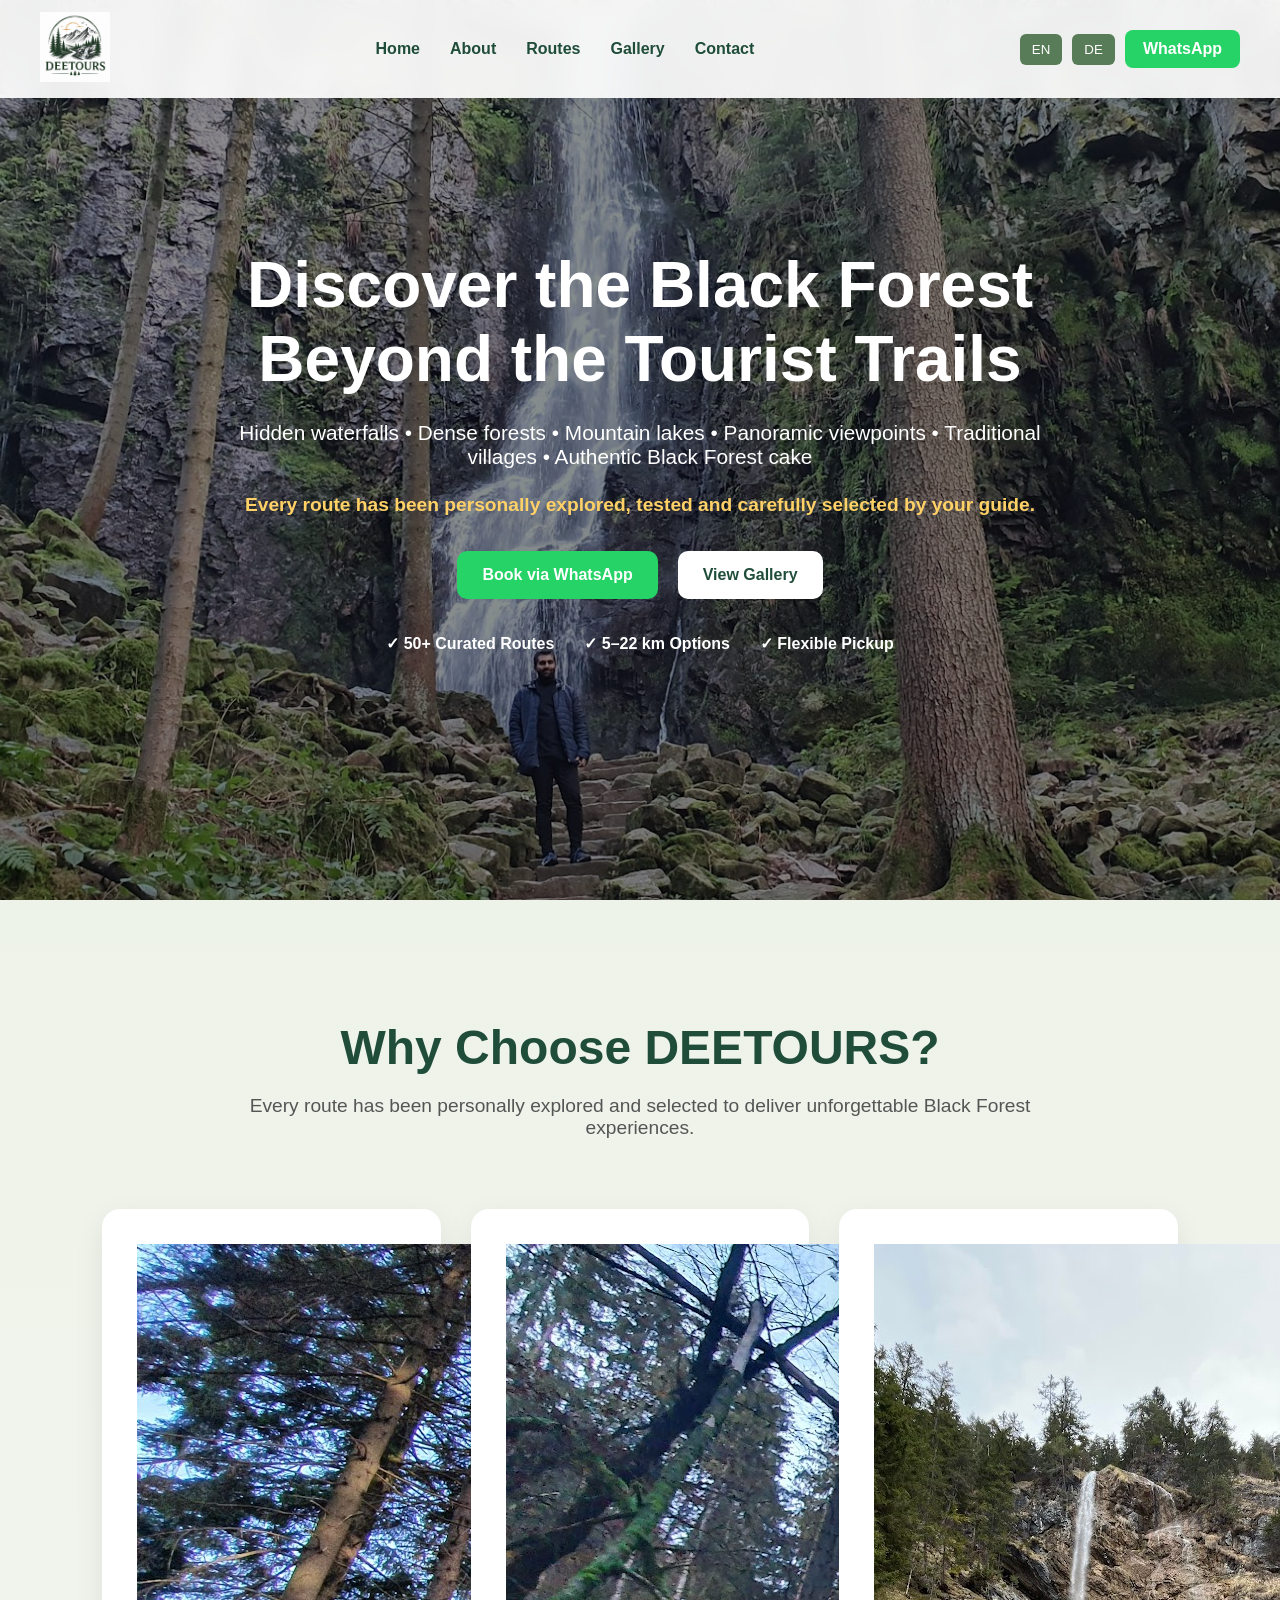
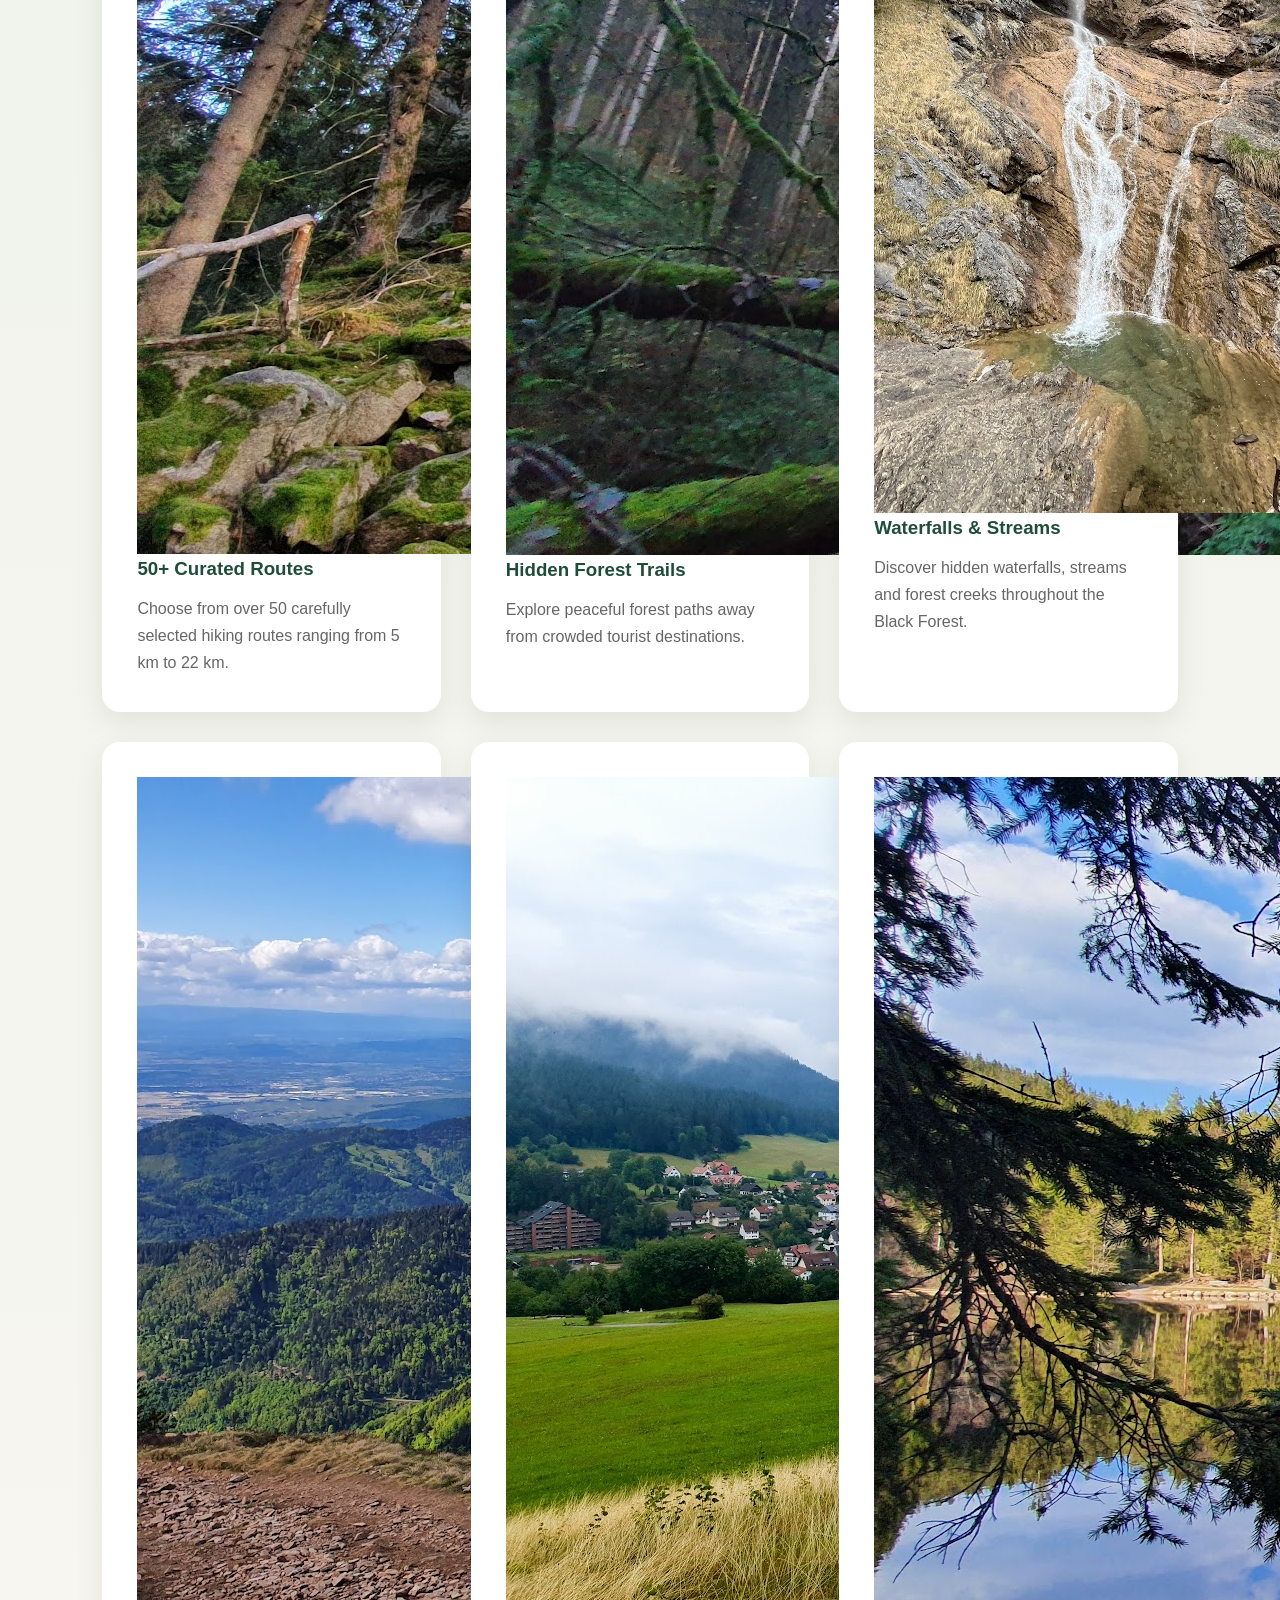
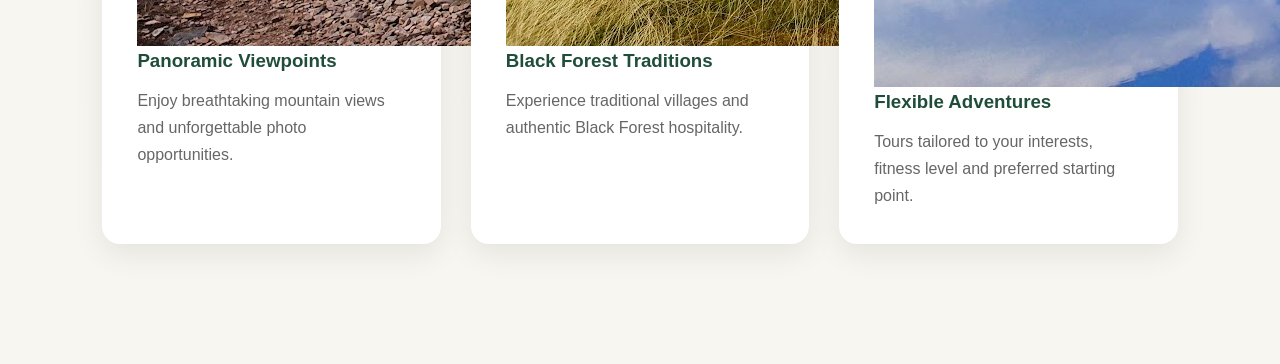
==== index.html @ 89bd49e1 "Update index.html" ====
<!DOCTYPE html>
<html lang="en">
<head>

<meta charset="UTF-8">
<meta name="viewport" content="width=device-width, initial-scale=1.0">

<title>DEETOURS | Guided Black Forest Hiking Experiences</title>

<meta name="description"
content="Discover the Black Forest beyond the tourist trails. Guided hiking adventures from Stuttgart featuring waterfalls, forests, lakes and panoramic viewpoints.">

<link rel="stylesheet" href="style.css">

</head>

<body>

<nav class="navbar">

    <div class="logo-container">
        <img src="assets/logo.png" alt="DEETOURS Logo">
    </div>

    <ul class="nav-links">
        <li><a href="#hero">Home</a></li>
        <li><a href="#about">About</a></li>
        <li><a href="#routes">Routes</a></li>
        <li><a href="#gallery">Gallery</a></li>
        <li><a href="#contact">Contact</a></li>
    </ul>

    <div class="nav-buttons">

        <button onclick="setLanguage('en')">EN</button>
        <button onclick="setLanguage('de')">DE</button>

        <a href="https://wa.me/919168575618"
           class="whatsapp-button">
           WhatsApp
        </a>

    </div>

</nav>


<section id="hero">

    <div class="hero-overlay">

        <h1>

            Discover the Black Forest
            Beyond the Tourist Trails

        </h1>

        <p class="subtitle">

            Hidden waterfalls • Dense forests •
            Mountain lakes • Panoramic viewpoints •
            Traditional villages • Authentic Black Forest cake

        </p>

        <p class="highlight">

            Every route has been personally explored,
            tested and carefully selected by your guide.

        </p>

        <div class="hero-buttons">

            <a href="https://wa.me/919168575618"
               class="primary-btn">
               Book via WhatsApp
            </a>

            <a href="#gallery"
               class="secondary-btn">
               View Gallery
            </a>

        </div>

        <div class="hero-stats">

            <span>✓ 50+ Curated Routes</span>

            <span>✓ 5–22 km Options</span>

            <span>✓ Flexible Pickup</span>

        </div>

    </div>

</section>
<section id="why-deetours">

    <div class="section-header">

        <h2>
            Why Choose DEETOURS?
        </h2>

        <p>
            Every route has been personally explored and selected to deliver unforgettable Black Forest experiences.
        </p>

    </div>

    <div class="feature-grid">

        <div class="feature-card">

    <img src="assets/dense-forest-trail.jpg"
         alt="Curated Hiking Routes">

    <div class="card-content">

        <h3>50+ Curated Routes</h3>

        <p>
            Choose from over 50 carefully selected
            hiking routes ranging from 5 km to 22 km.
        </p>

    </div>

</div>

      <div class="feature-card">

    <img src="assets/mystic-forest-path.jpg"
         alt="Hidden Forest Trails">

    <div class="card-content">

        <h3>Hidden Forest Trails</h3>

        <p>
            Explore peaceful forest paths away from
            crowded tourist destinations.
        </p>

    </div>

</div>

        <div class="feature-card">

    <img src="assets/waterfall-closeup.jpg"
         alt="Waterfalls">

    <div class="card-content">

        <h3>Waterfalls & Streams</h3>

        <p>
            Discover hidden waterfalls, streams and
            forest creeks throughout the Black Forest.
        </p>

    </div>

</div>

       <div class="feature-card">

    <img src="assets/panoramic-mountain-view.jpg"
         alt="Panoramic Viewpoints">

    <div class="card-content">

        <h3>Panoramic Viewpoints</h3>

        <p>
            Enjoy breathtaking mountain views and
            unforgettable photo opportunities.
        </p>

    </div>

</div>

      <div class="feature-card">

    <img src="assets/blackforest-village-meadow.jpg"
         alt="Black Forest Culture">

    <div class="card-content">

        <h3>Black Forest Traditions</h3>

        <p>
            Experience traditional villages and
            authentic Black Forest hospitality.
        </p>

    </div>

</div>

       <div class="feature-card">

    <img src="assets/lake-reflection.jpg"
         alt="Flexible Adventures">

    <div class="card-content">

        <h3>Flexible Adventures</h3>

        <p>
            Tours tailored to your interests,
            fitness level and preferred starting point.
        </p>

    </div>

</div>

    </div>

</section>
<script src="script.js"></script>

</body>
</html>
---- style.css ----
*{
margin:0;
padding:0;
box-sizing:border-box;
}

html{
scroll-behavior:smooth;
}

body{

font-family:
'Segoe UI',
sans-serif;

background:
linear-gradient(
180deg,
#f5f1e8 0%,
#eef3ea 40%,
#f5f1e8 100%
);

color:#222;

}

.navbar{

position:fixed;
top:0;
width:100%;

display:flex;
justify-content:space-between;
align-items:center;

padding:12px 40px;

background:
rgba(255,255,255,0.92);

backdrop-filter:blur(10px);

z-index:1000;

box-shadow:
0 2px 20px rgba(0,0,0,0.08);

}

.logo-container img{

height:70px;

}

.nav-links{

display:flex;
list-style:none;
gap:30px;

}

.nav-links a{

text-decoration:none;
color:#1F4D3A;
font-weight:600;

}

.nav-buttons{

display:flex;
align-items:center;
gap:10px;

}

.nav-buttons button{

padding:8px 12px;
cursor:pointer;

border:none;

background:#587c57;
color:white;

border-radius:6px;

}

.whatsapp-button{

padding:10px 18px;

background:#25D366;
color:white;

text-decoration:none;
border-radius:8px;

font-weight:600;

}

#hero{

height:100vh;

background:

linear-gradient(
rgba(0,0,0,0.45),
rgba(0,0,0,0.45)
),

url("assets/hero-waterfall.jpg");

background-size:cover;
background-position:center;

display:flex;
justify-content:center;
align-items:center;

text-align:center;

}

.hero-overlay{

max-width:900px;

padding:30px;

color:white;

}

.hero-overlay h1{

font-size:4rem;
margin-bottom:25px;

}

.subtitle{

font-size:1.3rem;
margin-bottom:25px;

}

.highlight{

font-size:1.2rem;

font-weight:700;

color:#FFD166;

margin-bottom:35px;

}

.hero-buttons{

display:flex;
justify-content:center;
gap:20px;

margin-bottom:35px;

}

.primary-btn{

background:#25D366;
padding:15px 25px;

border-radius:10px;

text-decoration:none;
color:white;

font-weight:700;

}

.secondary-btn{

background:white;

padding:15px 25px;

border-radius:10px;

text-decoration:none;

color:#1F4D3A;

font-weight:700;

}

.hero-stats{

display:flex;
justify-content:center;
gap:30px;

font-weight:600;

}

@media(max-width:768px){

.hero-overlay h1{
font-size:2.5rem;
}

.nav-links{
display:none;
}

.hero-stats{
flex-direction:column;
}

}
/* WHY DEETOURS */

#why-deetours {

padding:120px 8%;

background:
linear-gradient(
180deg,
#eef3ea 0%,
#f8f6f1 100%
);

}

.section-header {

text-align:center;
max-width:800px;
margin:auto auto 70px auto;

}

.section-header h2 {

font-size:3rem;
color:#1F4D3A;
margin-bottom:20px;

}

.section-header p {

font-size:1.2rem;
color:#555;

}

.feature-grid {

display:grid;

grid-template-columns:
repeat(auto-fit,minmax(300px,1fr));

gap:30px;

}

.feature-card {

background:white;

padding:35px;

border-radius:18px;

box-shadow:
0 10px 30px rgba(0,0,0,0.08);

transition:all .3s ease;

}

.feature-card:hover {

transform:translateY(-8px);

box-shadow:
0 15px 35px rgba(0,0,0,0.12);

}

.icon {

font-size:2.8rem;

margin-bottom:20px;

}

.feature-card h3 {

color:#1F4D3A;

margin-bottom:15px;

}

.feature-card p {

color:#666;

line-height:1.7;

}
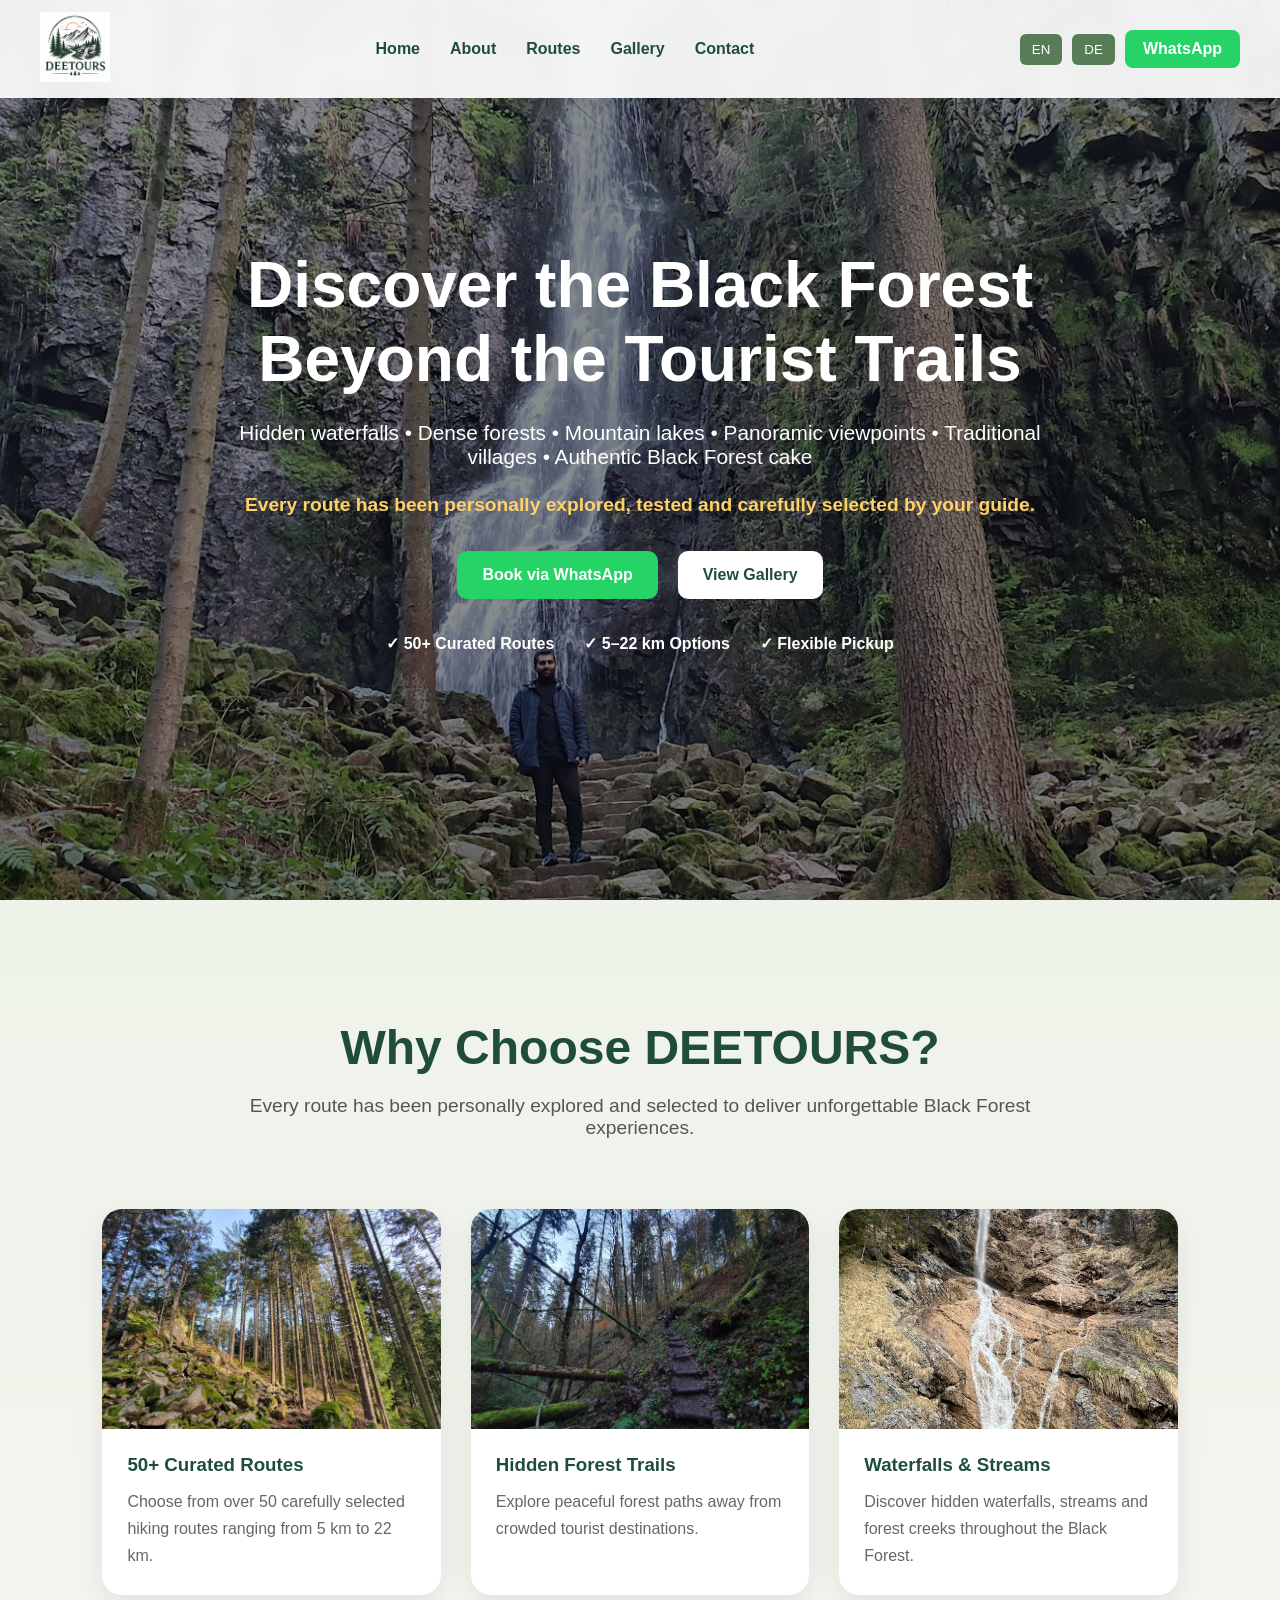
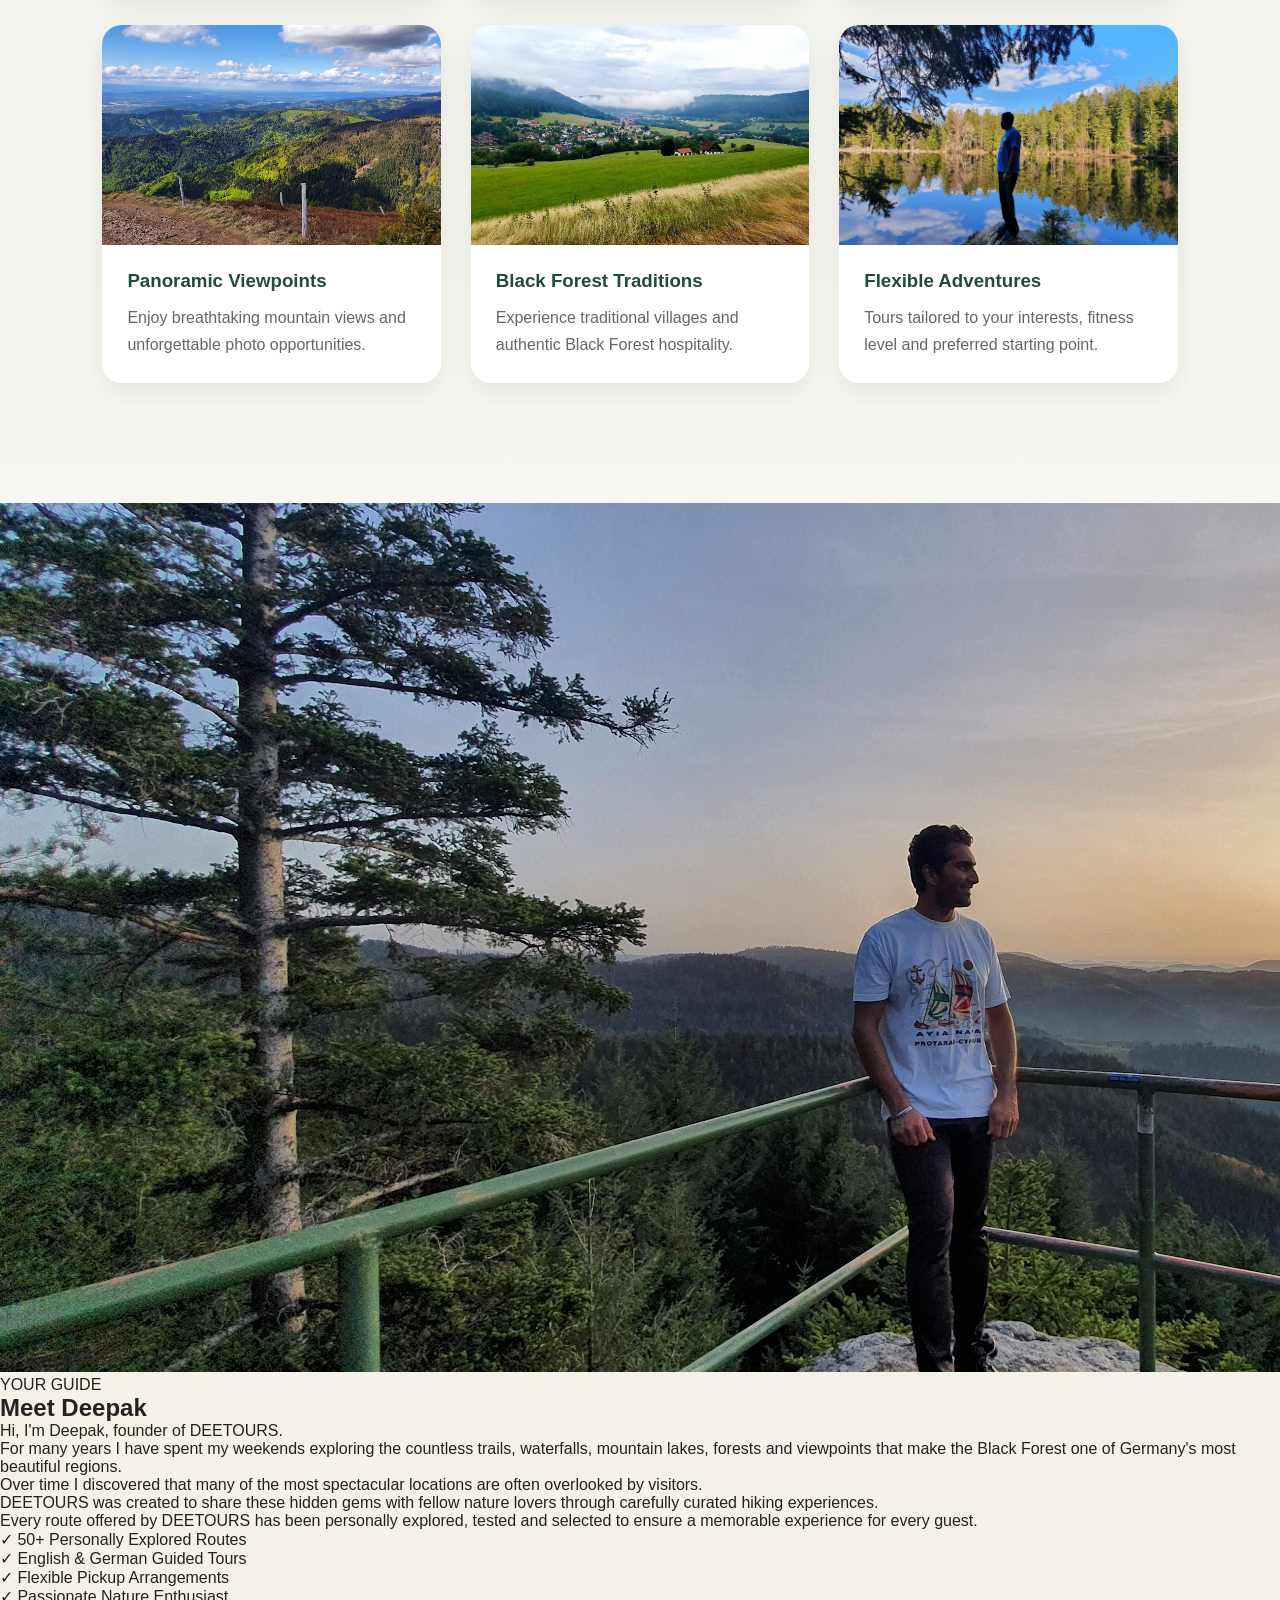
==== commit 857db37f: "Update index.html" ====
--- a/index.html
+++ b/index.html
@@ -225,6 +225,83 @@
     </div>
 
 </section>
+    <section id="guide">
+
+    <div class="guide-container">
+
+        <div class="guide-image">
+
+            <img src="assets/sunset-viewpoint-guide.jpg"
+                 alt="Deepak - Founder of DEETOURS">
+
+        </div>
+
+        <div class="guide-content">
+
+            <span class="section-tag">
+                YOUR GUIDE
+            </span>
+
+            <h2>
+                Meet Deepak
+            </h2>
+
+            <p>
+
+                Hi, I'm Deepak, founder of DEETOURS.
+
+            </p>
+
+            <p>
+
+                For many years I have spent my weekends exploring
+                the countless trails, waterfalls, mountain lakes,
+                forests and viewpoints that make the Black Forest
+                one of Germany's most beautiful regions.
+
+            </p>
+
+            <p>
+
+                Over time I discovered that many of the most
+                spectacular locations are often overlooked by
+                visitors.
+
+            </p>
+
+            <p>
+
+                DEETOURS was created to share these hidden gems
+                with fellow nature lovers through carefully
+                curated hiking experiences.
+
+            </p>
+
+            <p>
+
+                Every route offered by DEETOURS has been personally
+                explored, tested and selected to ensure a memorable
+                experience for every guest.
+
+            </p>
+
+            <div class="guide-highlights">
+
+                <div>✓ 50+ Personally Explored Routes</div>
+
+                <div>✓ English & German Guided Tours</div>
+
+                <div>✓ Flexible Pickup Arrangements</div>
+
+                <div>✓ Passionate Nature Enthusiast</div>
+
+            </div>
+
+        </div>
+
+    </div>
+
+</section>
 <script src="script.js"></script>
 
 </body>
--- a/style.css
+++ b/style.css
@@ -286,43 +286,52 @@
 
 background:white;
 
-padding:35px;
-
-border-radius:18px;
+border-radius:20px;
+
+overflow:hidden;
 
 box-shadow:
 0 10px 30px rgba(0,0,0,0.08);
 
-transition:all .3s ease;
+transition:all .35s ease;
 
 }
 
 .feature-card:hover {
 
-transform:translateY(-8px);
+transform:translateY(-10px);
 
 box-shadow:
-0 15px 35px rgba(0,0,0,0.12);
-
-}
-
-.icon {
-
-font-size:2.8rem;
-
-margin-bottom:20px;
-
-}
-
-.feature-card h3 {
+0 20px 40px rgba(0,0,0,0.15);
+
+}
+
+.feature-card img {
+
+width:100%;
+height:220px;
+
+object-fit:cover;
+
+display:block;
+
+}
+
+.card-content {
+
+padding:25px;
+
+}
+
+.card-content h3 {
 
 color:#1F4D3A;
 
-margin-bottom:15px;
-
-}
-
-.feature-card p {
+margin-bottom:12px;
+
+}
+
+.card-content p {
 
 color:#666;
 
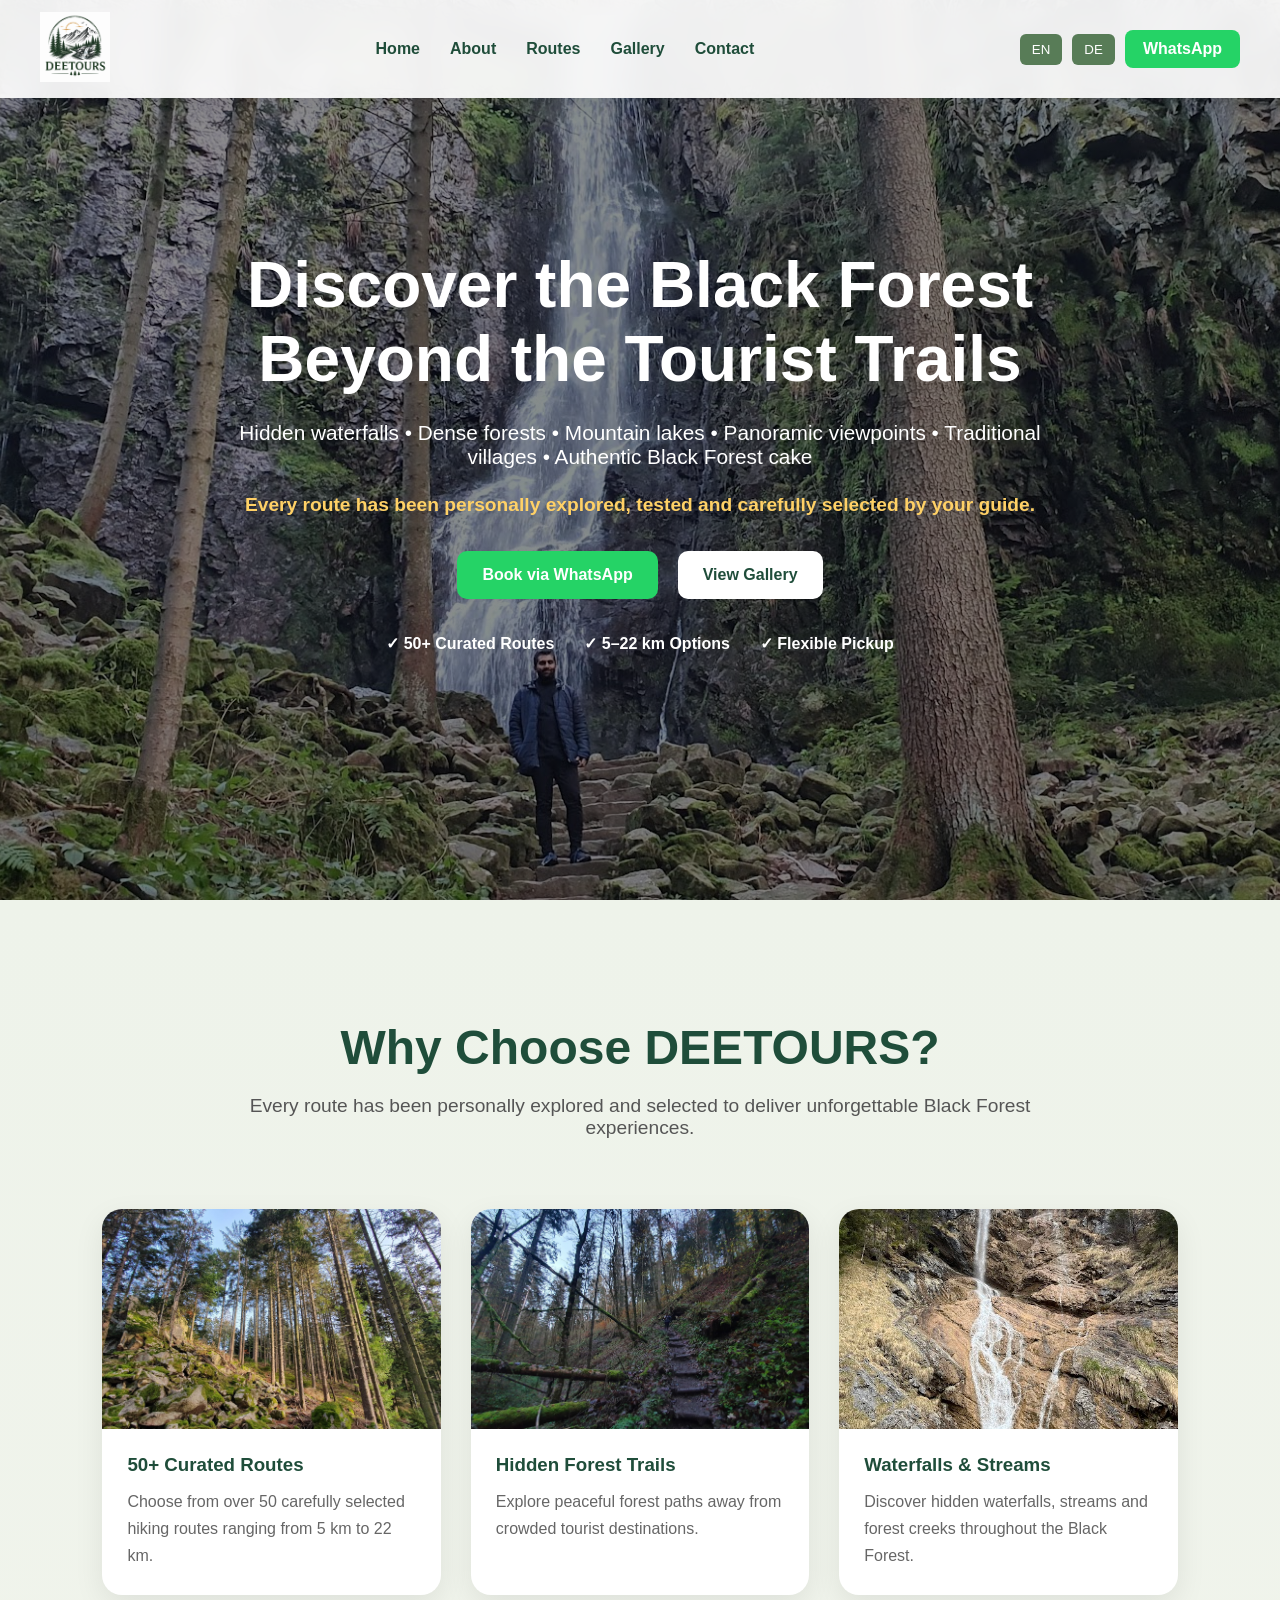
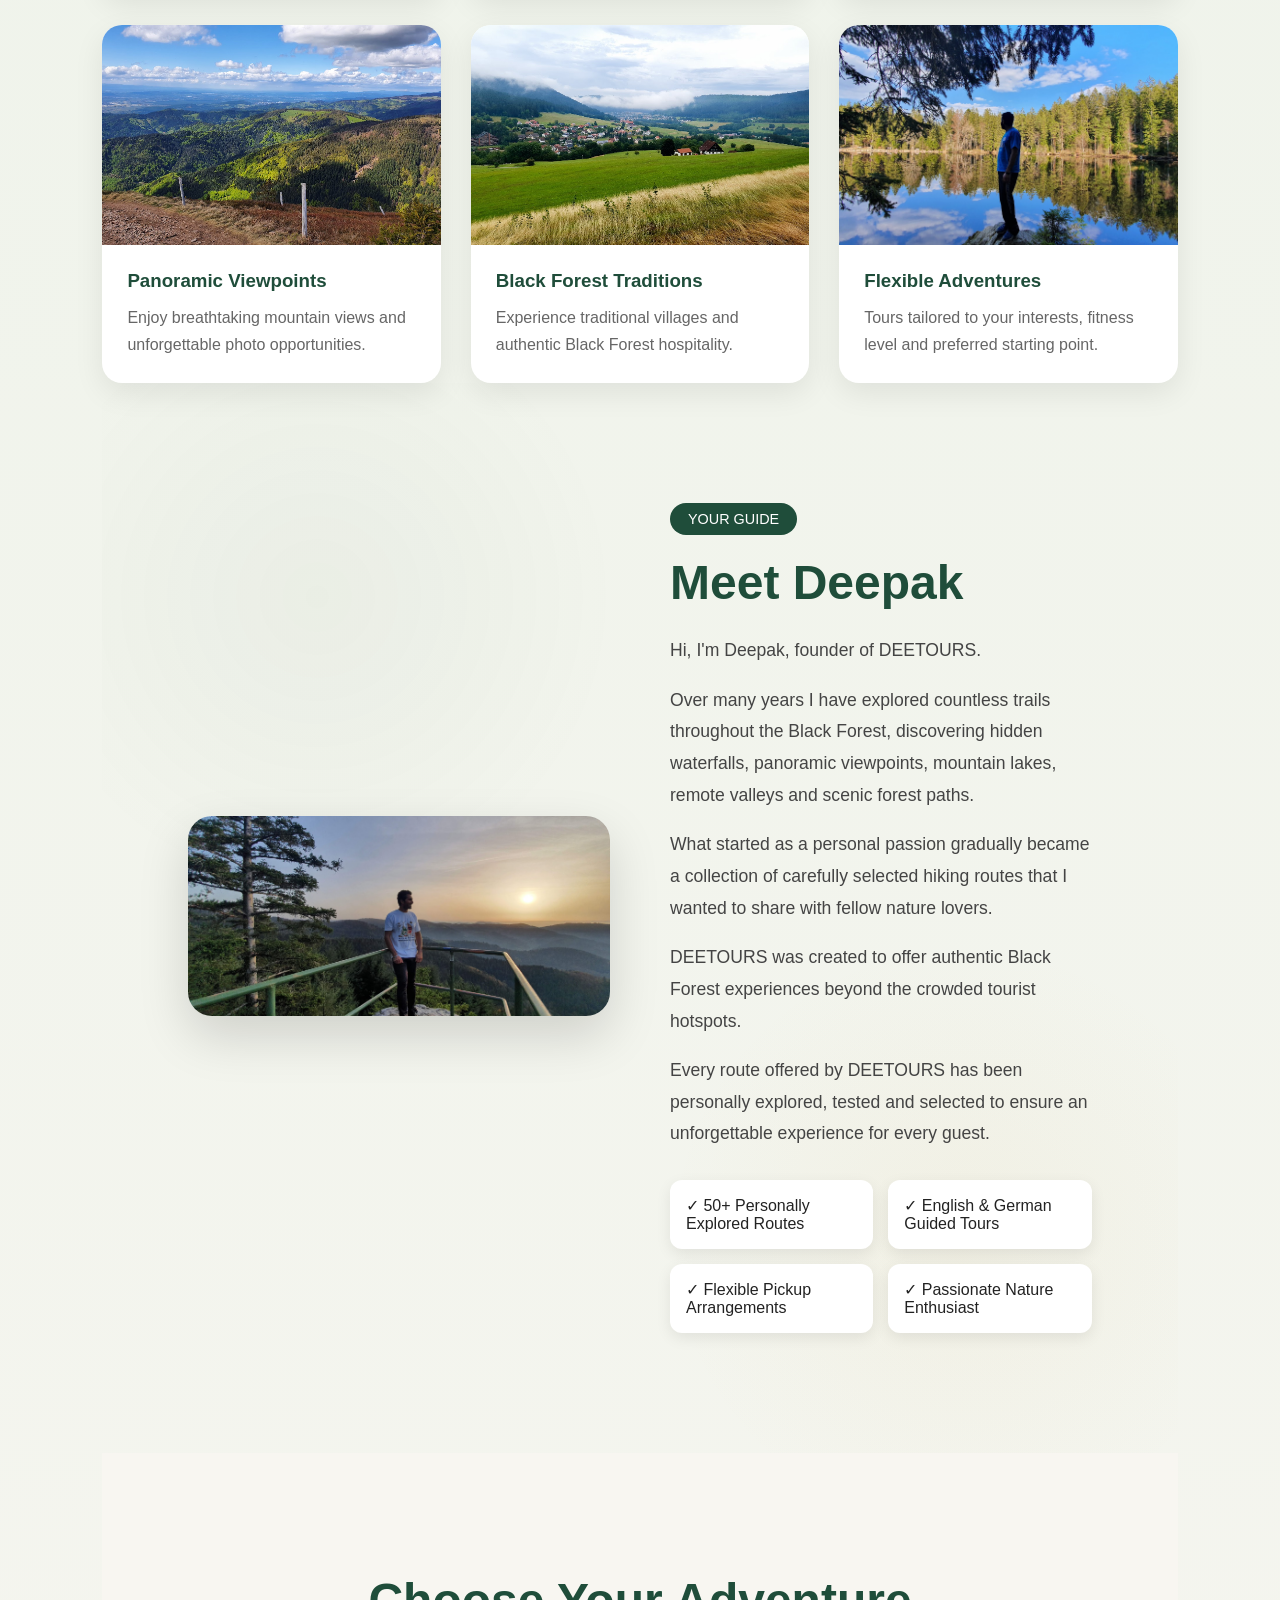
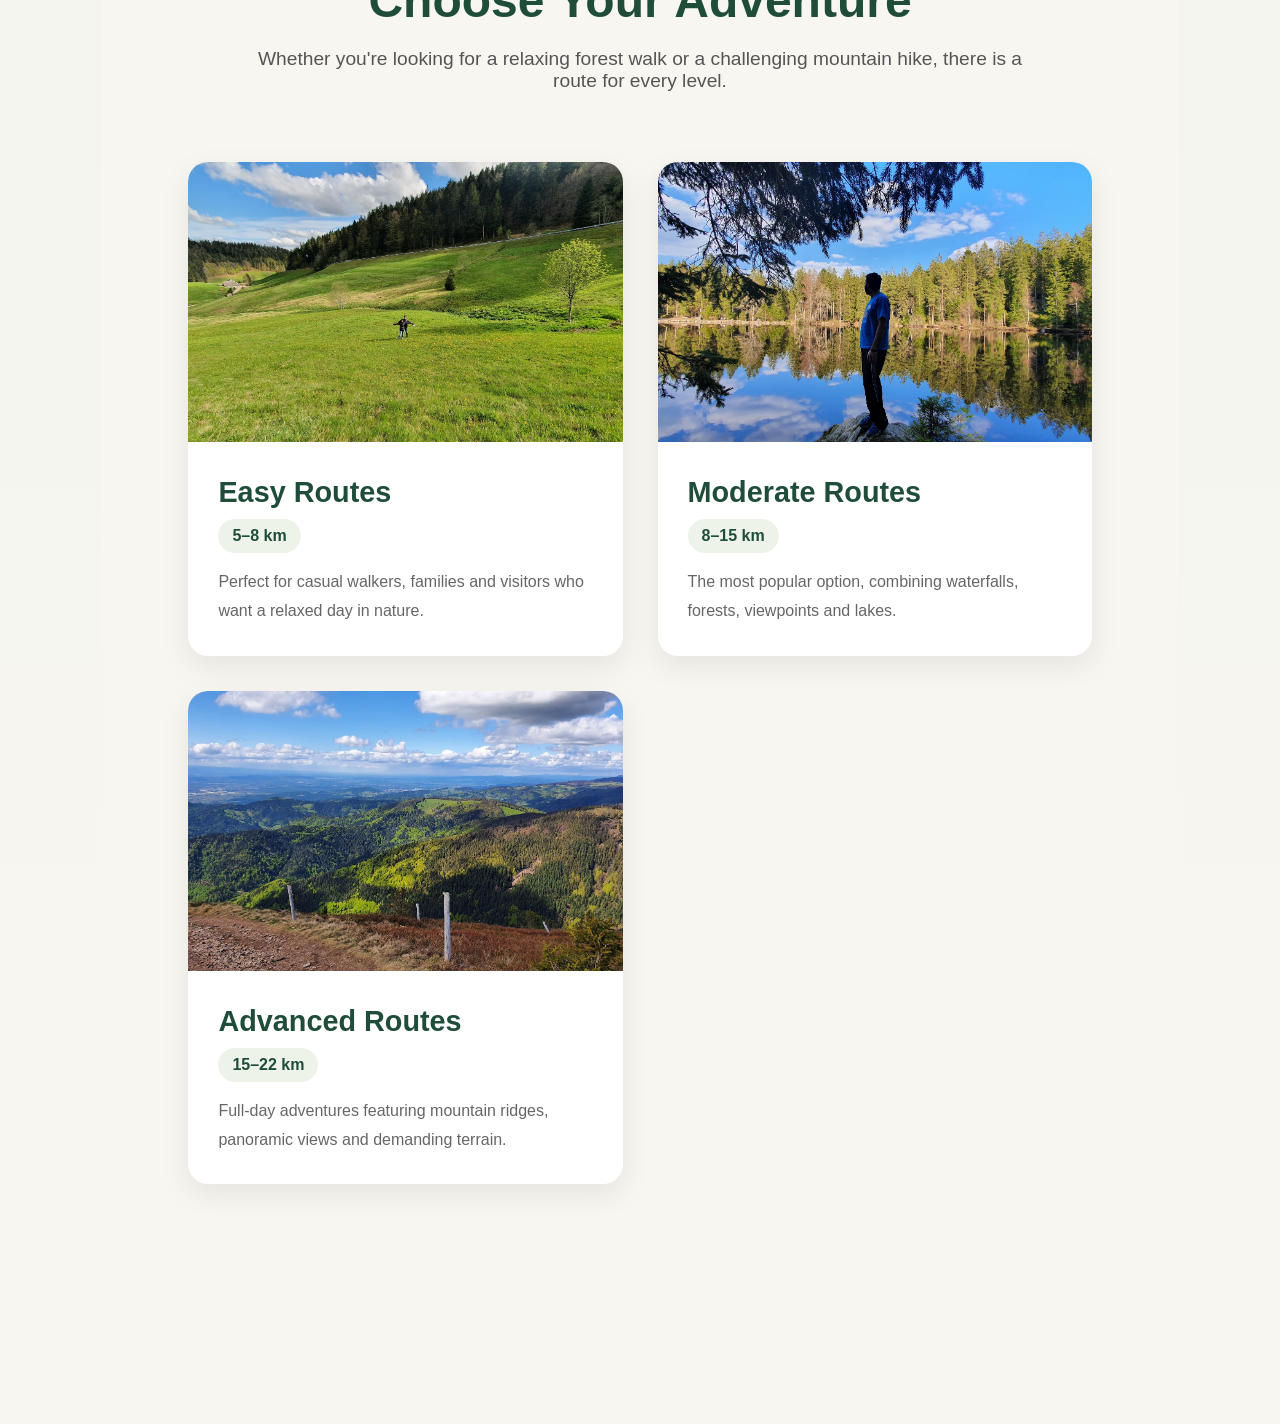
==== commit 87152ec5: "Update index.html" ====
--- a/index.html
+++ b/index.html
@@ -224,15 +224,19 @@
 
     </div>
 
-</section>
-    <section id="guide">
+<!-- ===================================== -->
+<!-- MEET YOUR GUIDE -->
+<!-- ===================================== -->
+
+<section id="guide">
 
     <div class="guide-container">
 
         <div class="guide-image">
 
-            <img src="assets/sunset-viewpoint-guide.jpg"
-                 alt="Deepak - Founder of DEETOURS">
+            <img
+                src="assets/sunset-viewpoint-guide.jpg"
+                alt="Deepak - Founder of DEETOURS">
 
         </div>
 
@@ -254,46 +258,164 @@
 
             <p>
 
-                For many years I have spent my weekends exploring
-                the countless trails, waterfalls, mountain lakes,
-                forests and viewpoints that make the Black Forest
-                one of Germany's most beautiful regions.
+                Over many years I have explored countless trails
+                throughout the Black Forest, discovering hidden
+                waterfalls, panoramic viewpoints, mountain lakes,
+                remote valleys and scenic forest paths.
 
             </p>
 
             <p>
 
-                Over time I discovered that many of the most
-                spectacular locations are often overlooked by
-                visitors.
+                What started as a personal passion gradually became
+                a collection of carefully selected hiking routes that
+                I wanted to share with fellow nature lovers.
 
             </p>
 
             <p>
 
-                DEETOURS was created to share these hidden gems
-                with fellow nature lovers through carefully
-                curated hiking experiences.
+                DEETOURS was created to offer authentic Black Forest
+                experiences beyond the crowded tourist hotspots.
 
             </p>
 
             <p>
 
                 Every route offered by DEETOURS has been personally
-                explored, tested and selected to ensure a memorable
+                explored, tested and selected to ensure an unforgettable
                 experience for every guest.
 
             </p>
 
             <div class="guide-highlights">
 
-                <div>✓ 50+ Personally Explored Routes</div>
-
-                <div>✓ English & German Guided Tours</div>
-
-                <div>✓ Flexible Pickup Arrangements</div>
-
-                <div>✓ Passionate Nature Enthusiast</div>
+                <div>
+                    ✓ 50+ Personally Explored Routes
+                </div>
+
+                <div>
+                    ✓ English & German Guided Tours
+                </div>
+
+                <div>
+                    ✓ Flexible Pickup Arrangements
+                </div>
+
+                <div>
+                    ✓ Passionate Nature Enthusiast
+                </div>
+
+            </div>
+
+        </div>
+
+    </div>
+
+</section>
+
+
+<!-- ===================================== -->
+<!-- CHOOSE YOUR ADVENTURE -->
+<!-- ===================================== -->
+
+<section id="adventure">
+
+    <div class="section-header">
+
+        <h2>
+            Choose Your Adventure
+        </h2>
+
+        <p>
+            Whether you're looking for a relaxing forest walk
+            or a challenging mountain hike, there is a route
+            for every level.
+        </p>
+
+    </div>
+
+    <div class="adventure-grid">
+
+        <!-- EASY -->
+
+        <div class="adventure-card">
+
+            <img
+                src="assets/green-meadow-valley.jpg"
+                alt="Easy Hiking Routes">
+
+            <div class="adventure-content">
+
+                <h3>Easy Routes</h3>
+
+                <span class="distance">
+                    5–8 km
+                </span>
+
+                <p>
+
+                    Perfect for casual walkers,
+                    families and visitors who
+                    want a relaxed day in nature.
+
+                </p>
+
+            </div>
+
+        </div>
+
+        <!-- MODERATE -->
+
+        <div class="adventure-card">
+
+            <img
+                src="assets/lake-reflection.jpg"
+                alt="Moderate Hiking Routes">
+
+            <div class="adventure-content">
+
+                <h3>Moderate Routes</h3>
+
+                <span class="distance">
+                    8–15 km
+                </span>
+
+                <p>
+
+                    The most popular option,
+                    combining waterfalls,
+                    forests, viewpoints and lakes.
+
+                </p>
+
+            </div>
+
+        </div>
+
+        <!-- ADVANCED -->
+
+        <div class="adventure-card">
+
+            <img
+                src="assets/panoramic-mountain-view.jpg"
+                alt="Advanced Hiking Routes">
+
+            <div class="adventure-content">
+
+                <h3>Advanced Routes</h3>
+
+                <span class="distance">
+                    15–22 km
+                </span>
+
+                <p>
+
+                    Full-day adventures featuring
+                    mountain ridges, panoramic views
+                    and demanding terrain.
+
+                </p>
 
             </div>
 
--- a/style.css
+++ b/style.css
@@ -338,3 +338,247 @@
 line-height:1.7;
 
 }
+
+/* ===================================== */
+/* GUIDE SECTION */
+/* ===================================== */
+
+#guide {
+
+padding:120px 8%;
+
+background:
+linear-gradient(
+135deg,
+rgba(88,124,87,0.06),
+rgba(201,151,43,0.04)
+);
+
+background-image:
+radial-gradient(
+circle at 20% 20%,
+rgba(88,124,87,.05),
+transparent 300px
+),
+radial-gradient(
+circle at 80% 80%,
+rgba(201,151,43,.05),
+transparent 300px
+);
+
+}
+
+.guide-container {
+
+display:grid;
+
+grid-template-columns:
+1fr 1fr;
+
+gap:60px;
+
+align-items:center;
+
+}
+
+.guide-image img {
+
+width:100%;
+
+border-radius:24px;
+
+box-shadow:
+0 20px 50px rgba(0,0,0,0.15);
+
+}
+
+.section-tag {
+
+display:inline-block;
+
+padding:8px 18px;
+
+background:#1F4D3A;
+
+color:white;
+
+border-radius:25px;
+
+margin-bottom:20px;
+
+font-size:.9rem;
+
+}
+
+.guide-content h2 {
+
+font-size:3rem;
+
+margin-bottom:25px;
+
+color:#1F4D3A;
+
+}
+
+.guide-content p {
+
+font-size:1.1rem;
+
+line-height:1.8;
+
+margin-bottom:18px;
+
+color:#444;
+
+}
+
+.guide-highlights {
+
+display:grid;
+
+grid-template-columns:
+1fr 1fr;
+
+gap:15px;
+
+margin-top:30px;
+
+}
+
+.guide-highlights div {
+
+background:white;
+
+padding:16px;
+
+border-radius:12px;
+
+box-shadow:
+0 5px 15px rgba(0,0,0,0.08);
+
+}
+
+
+/* ===================================== */
+/* ADVENTURE SECTION */
+/* ===================================== */
+
+#adventure {
+
+padding:120px 8%;
+
+background:#f8f6f1;
+
+}
+
+.adventure-grid {
+
+display:grid;
+
+grid-template-columns:
+repeat(auto-fit,minmax(320px,1fr));
+
+gap:35px;
+
+}
+
+.adventure-card {
+
+background:white;
+
+border-radius:20px;
+
+overflow:hidden;
+
+box-shadow:
+0 10px 30px rgba(0,0,0,0.08);
+
+transition:all .3s ease;
+
+}
+
+.adventure-card:hover {
+
+transform:translateY(-10px);
+
+box-shadow:
+0 15px 40px rgba(0,0,0,0.15);
+
+}
+
+.adventure-card img {
+
+width:100%;
+
+height:280px;
+
+object-fit:cover;
+
+}
+
+.adventure-content {
+
+padding:30px;
+
+}
+
+.adventure-content h3 {
+
+font-size:1.8rem;
+
+margin-bottom:10px;
+
+color:#1F4D3A;
+
+}
+
+.distance {
+
+display:inline-block;
+
+padding:8px 14px;
+
+background:#eef3ea;
+
+border-radius:20px;
+
+margin-bottom:15px;
+
+font-weight:600;
+
+color:#1F4D3A;
+
+}
+
+.adventure-content p {
+
+line-height:1.8;
+
+color:#666;
+
+}
+
+
+/* MOBILE */
+
+@media(max-width:900px){
+
+.guide-container{
+
+grid-template-columns:1fr;
+
+}
+
+.guide-content h2{
+
+font-size:2.2rem;
+
+}
+
+.guide-highlights{
+
+grid-template-columns:1fr;
+
+}
+
+}
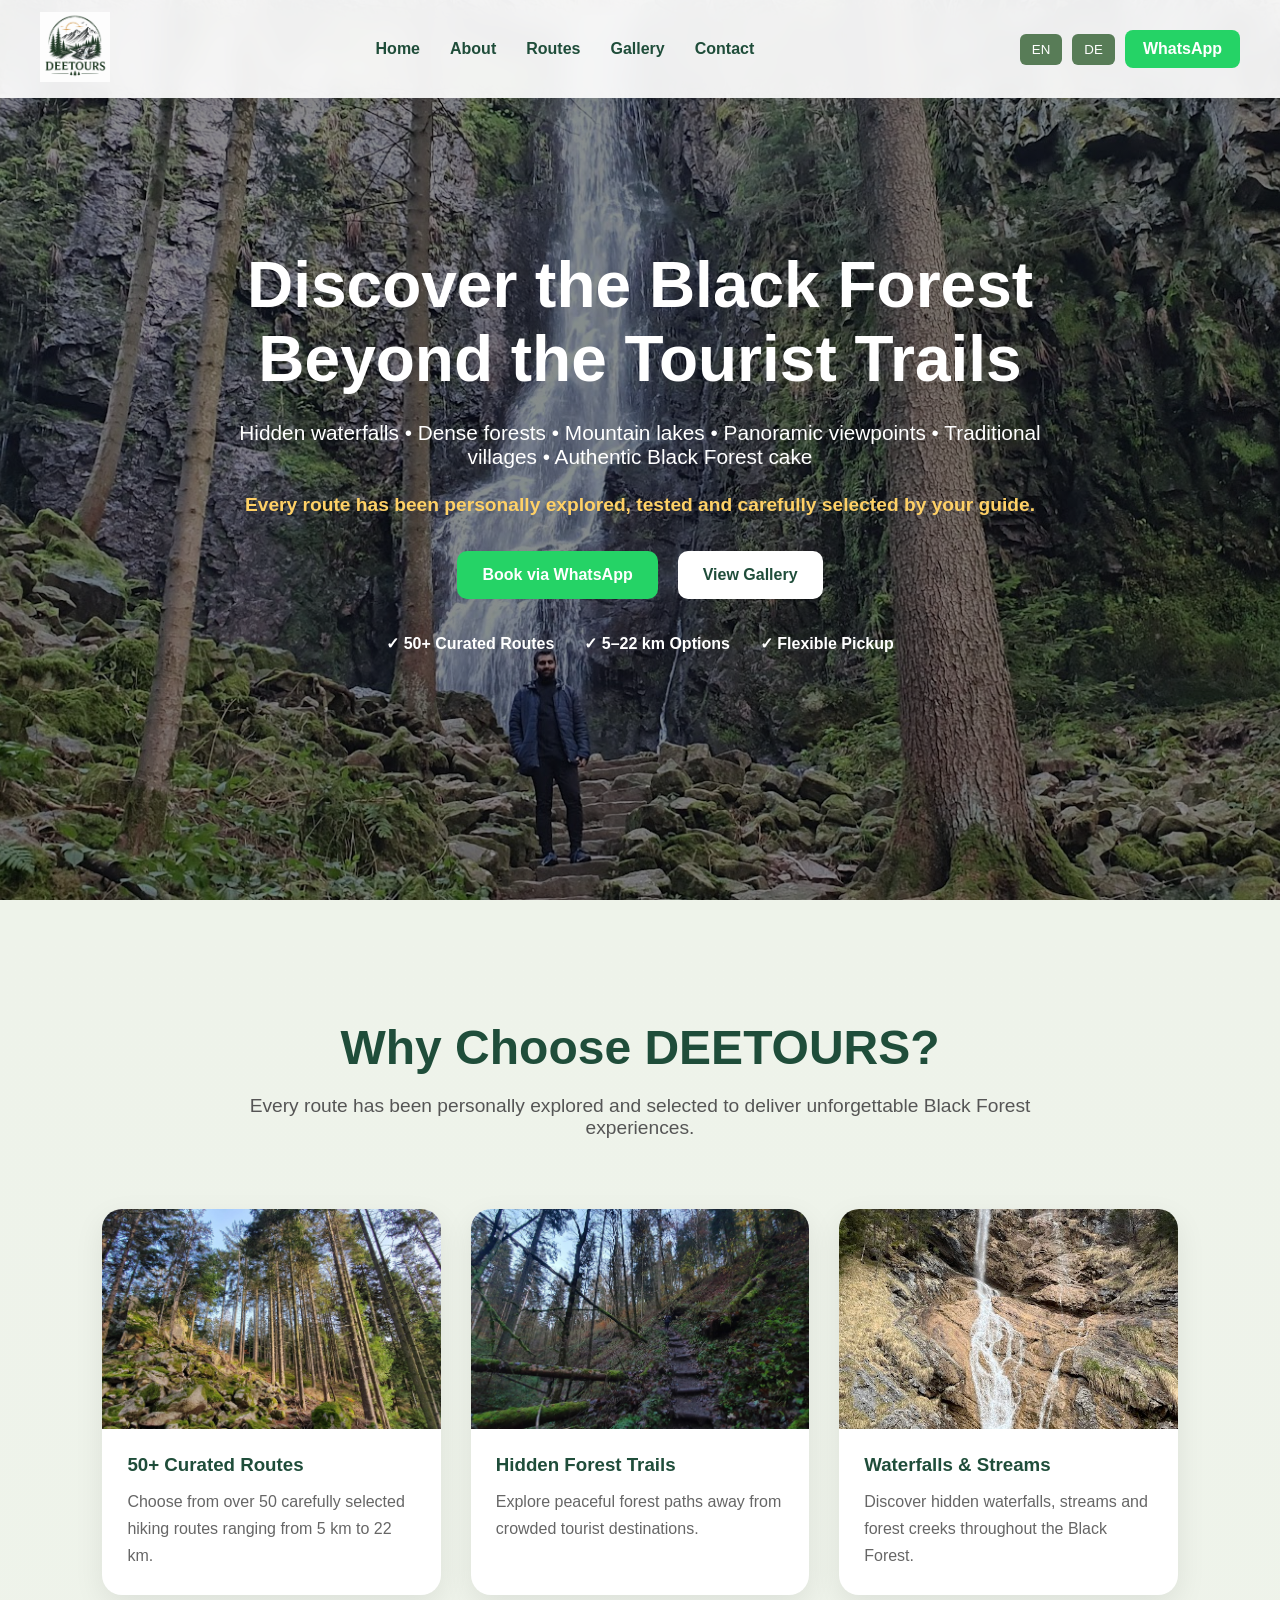
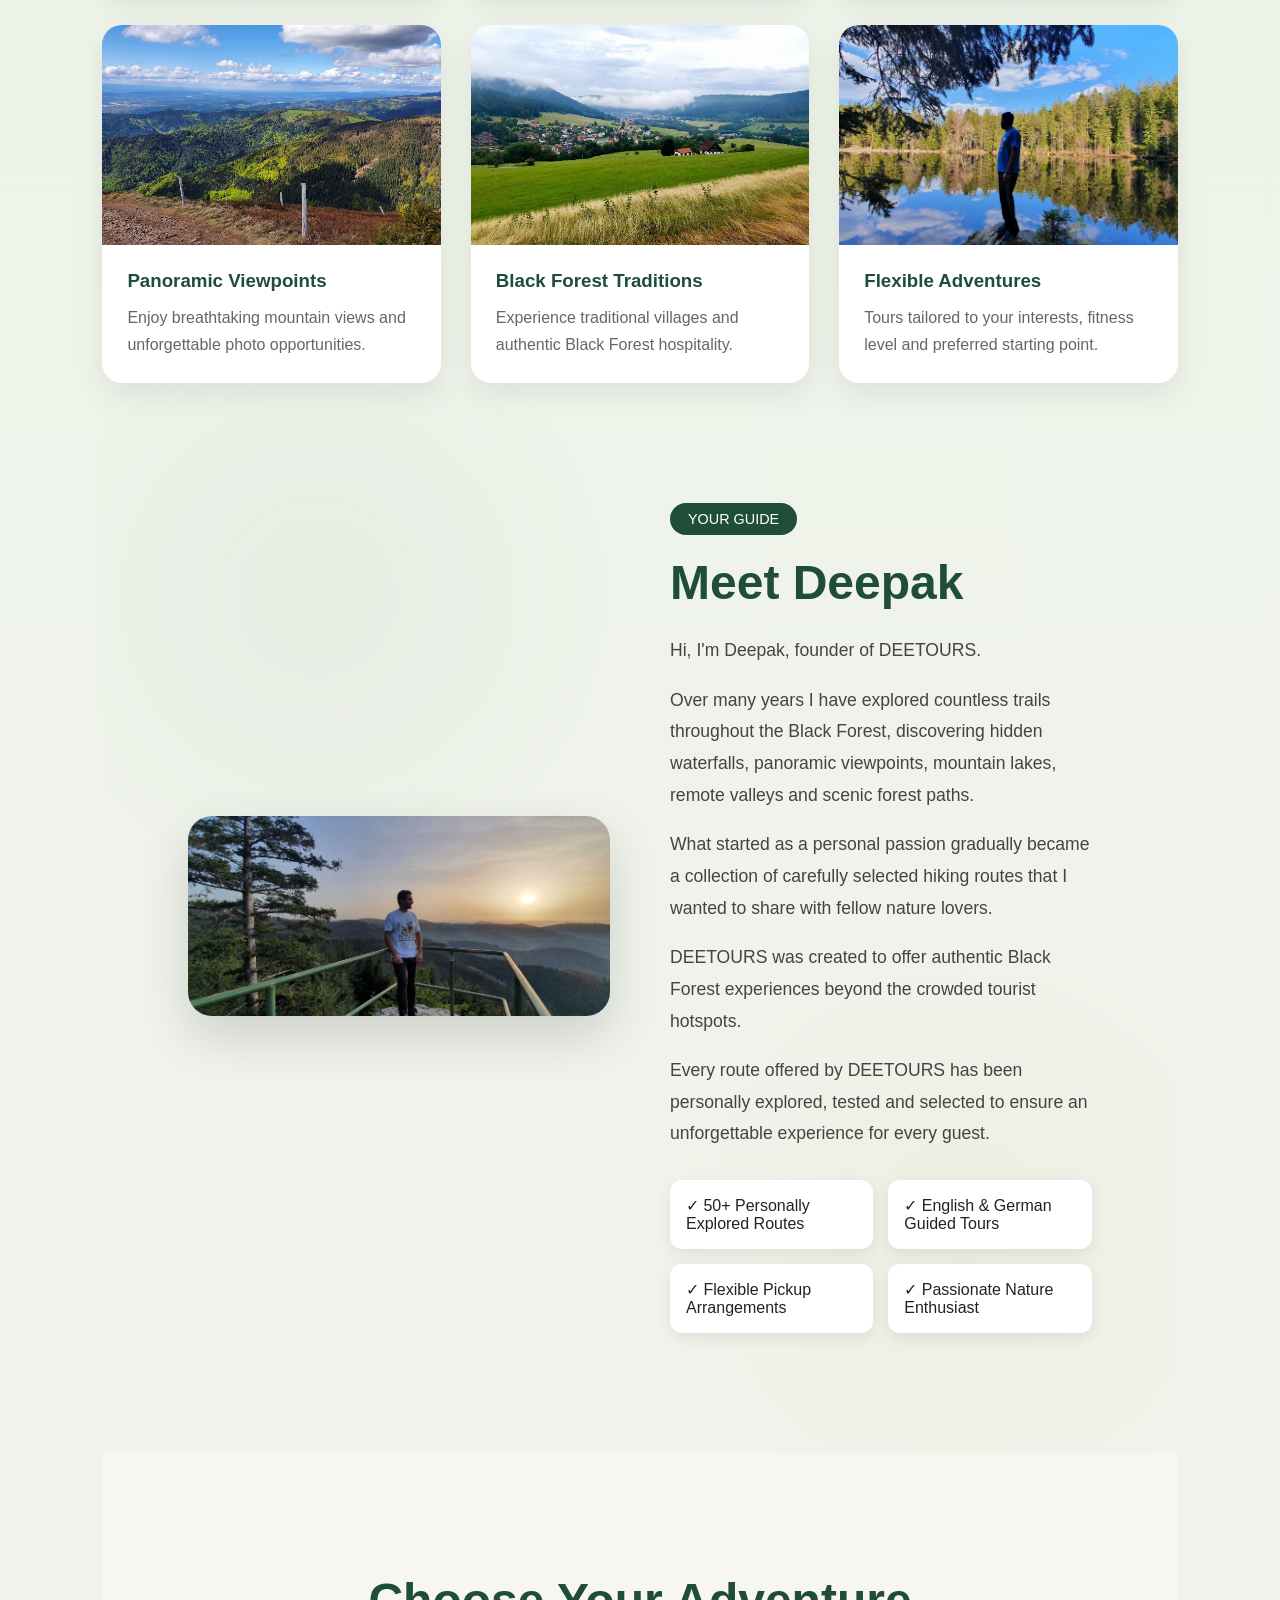
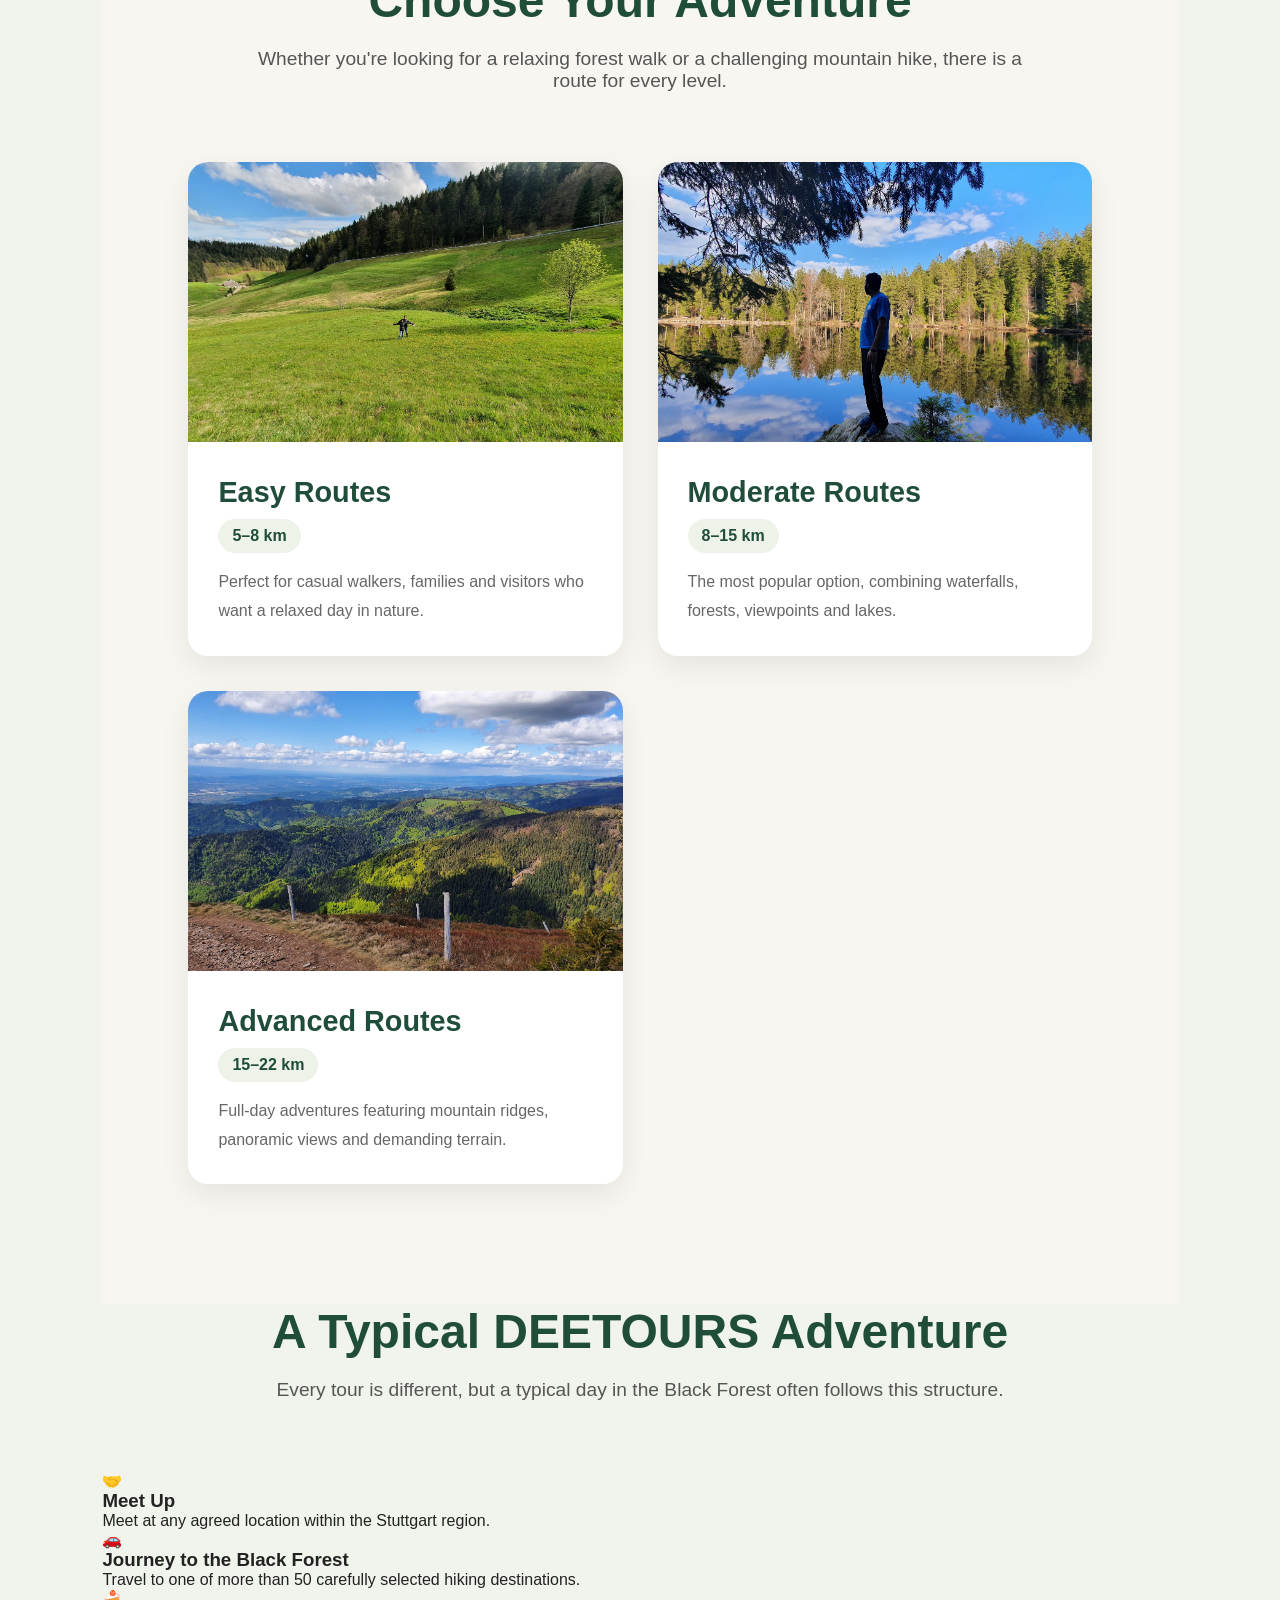
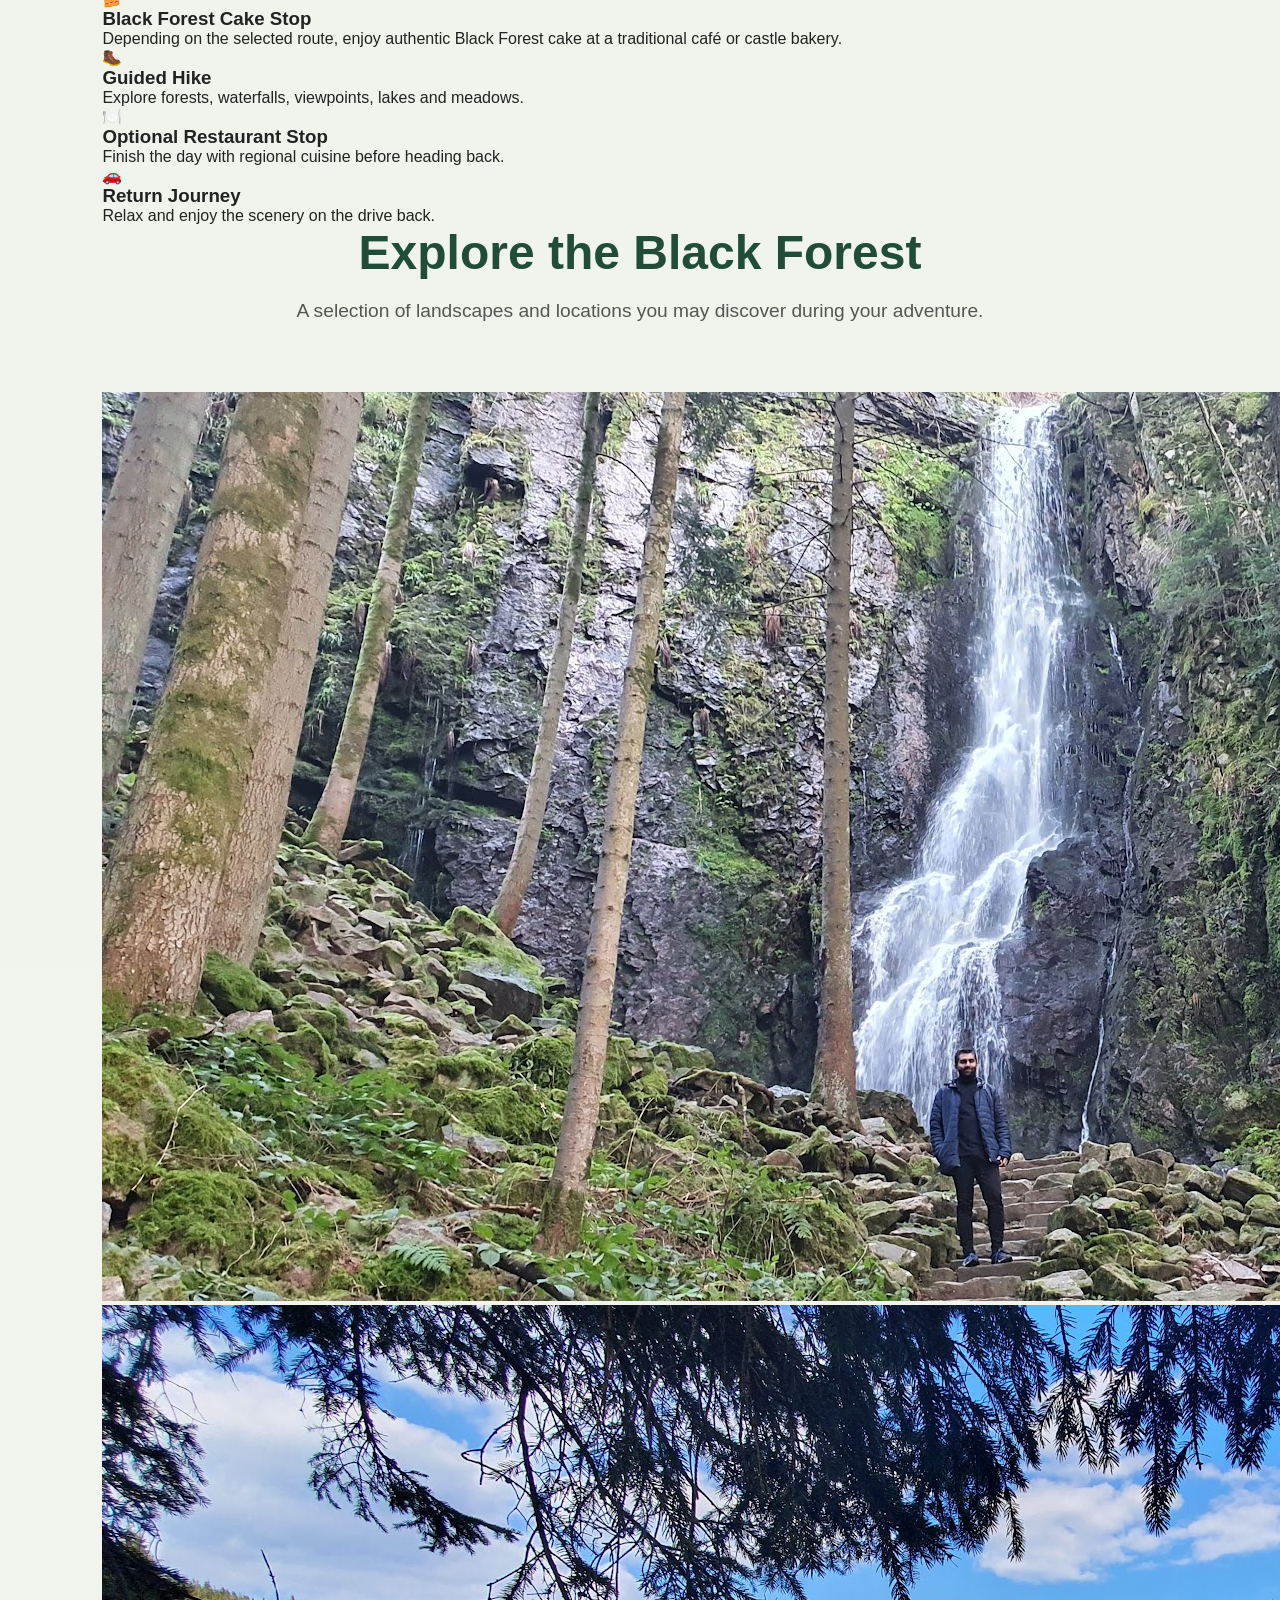
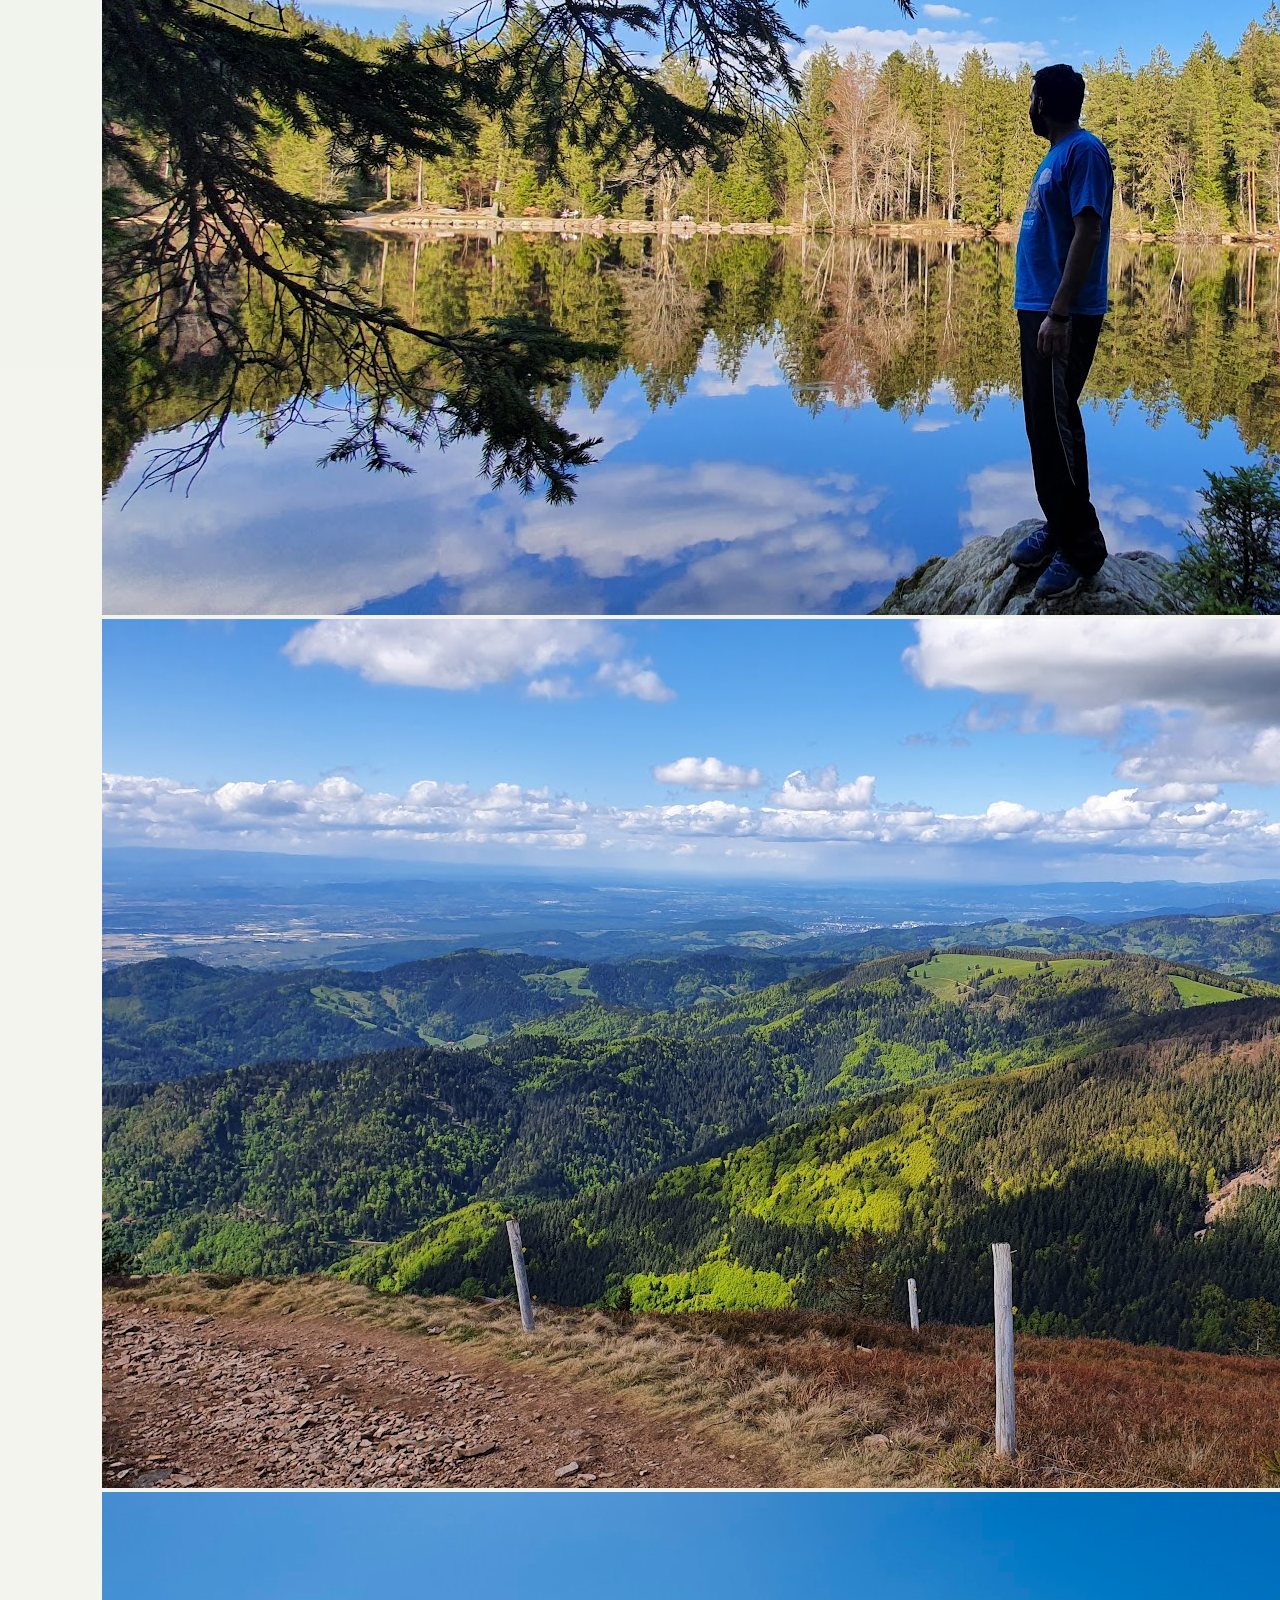
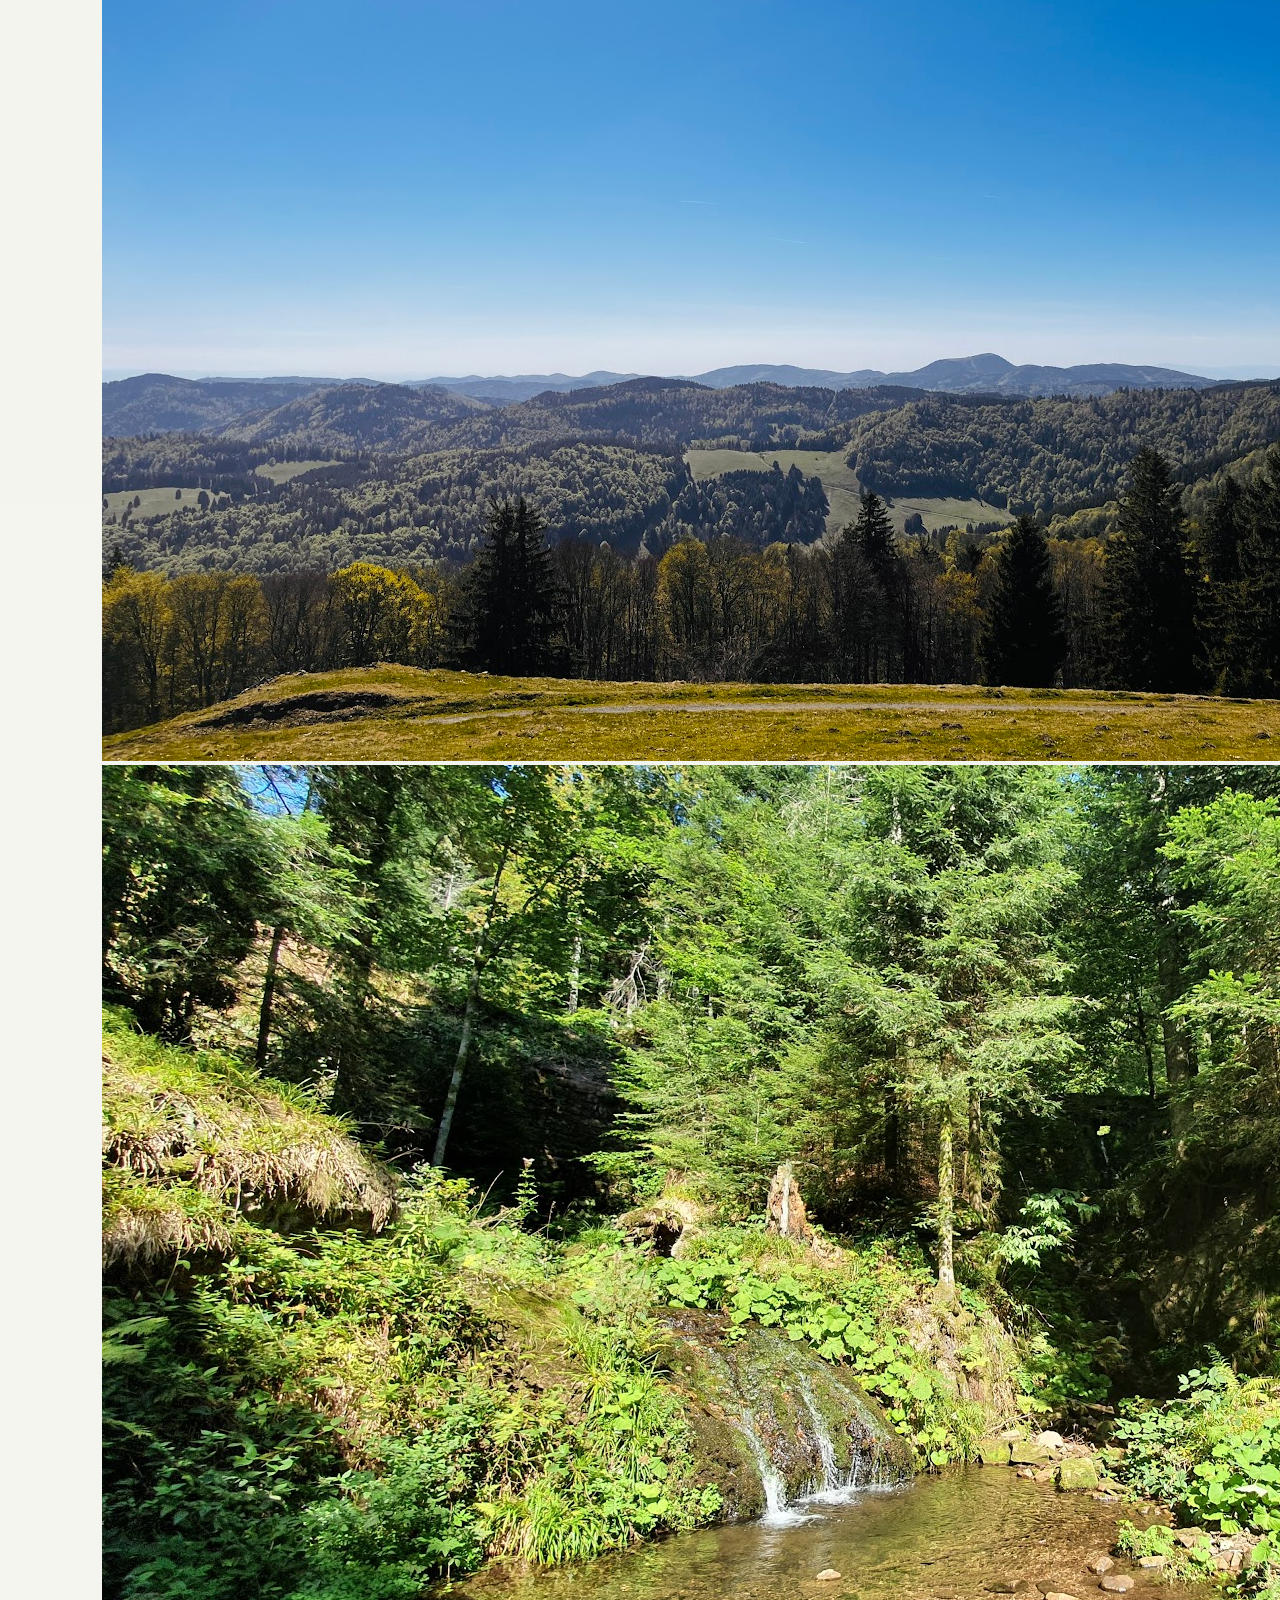
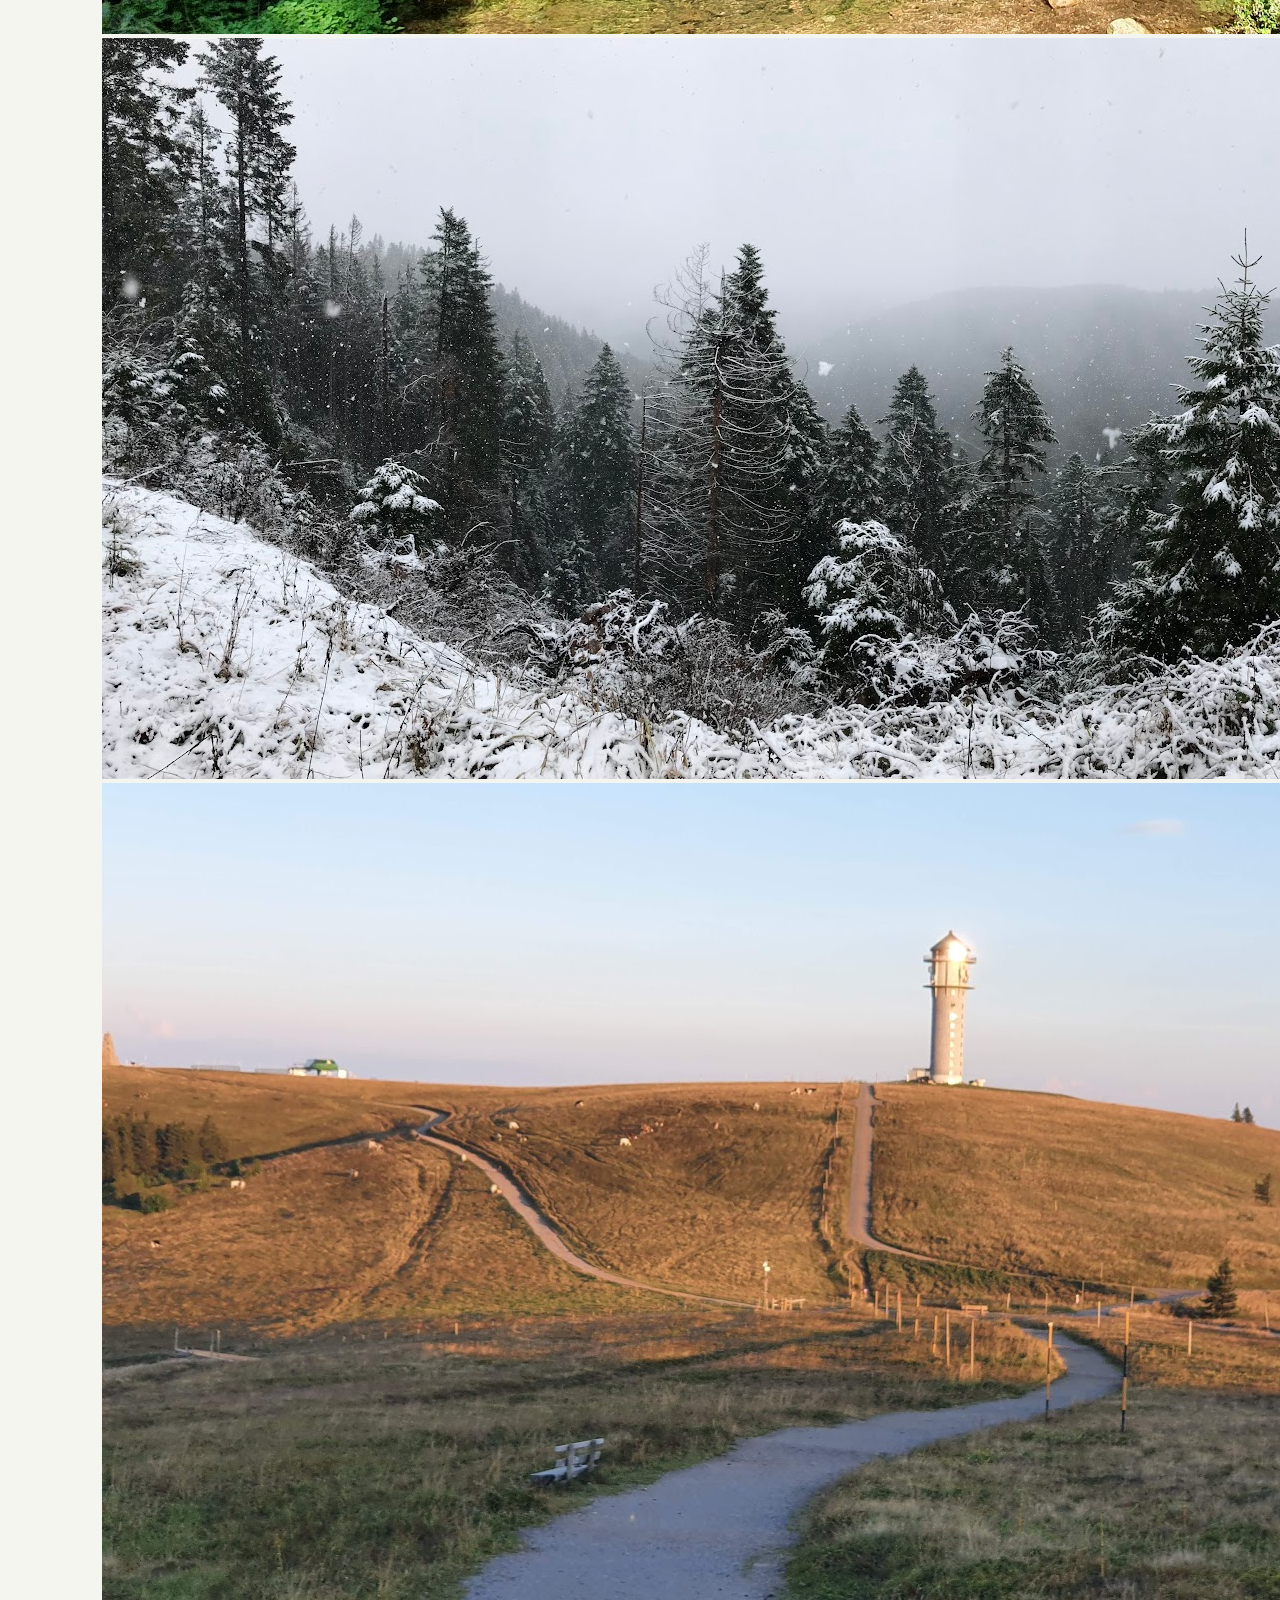
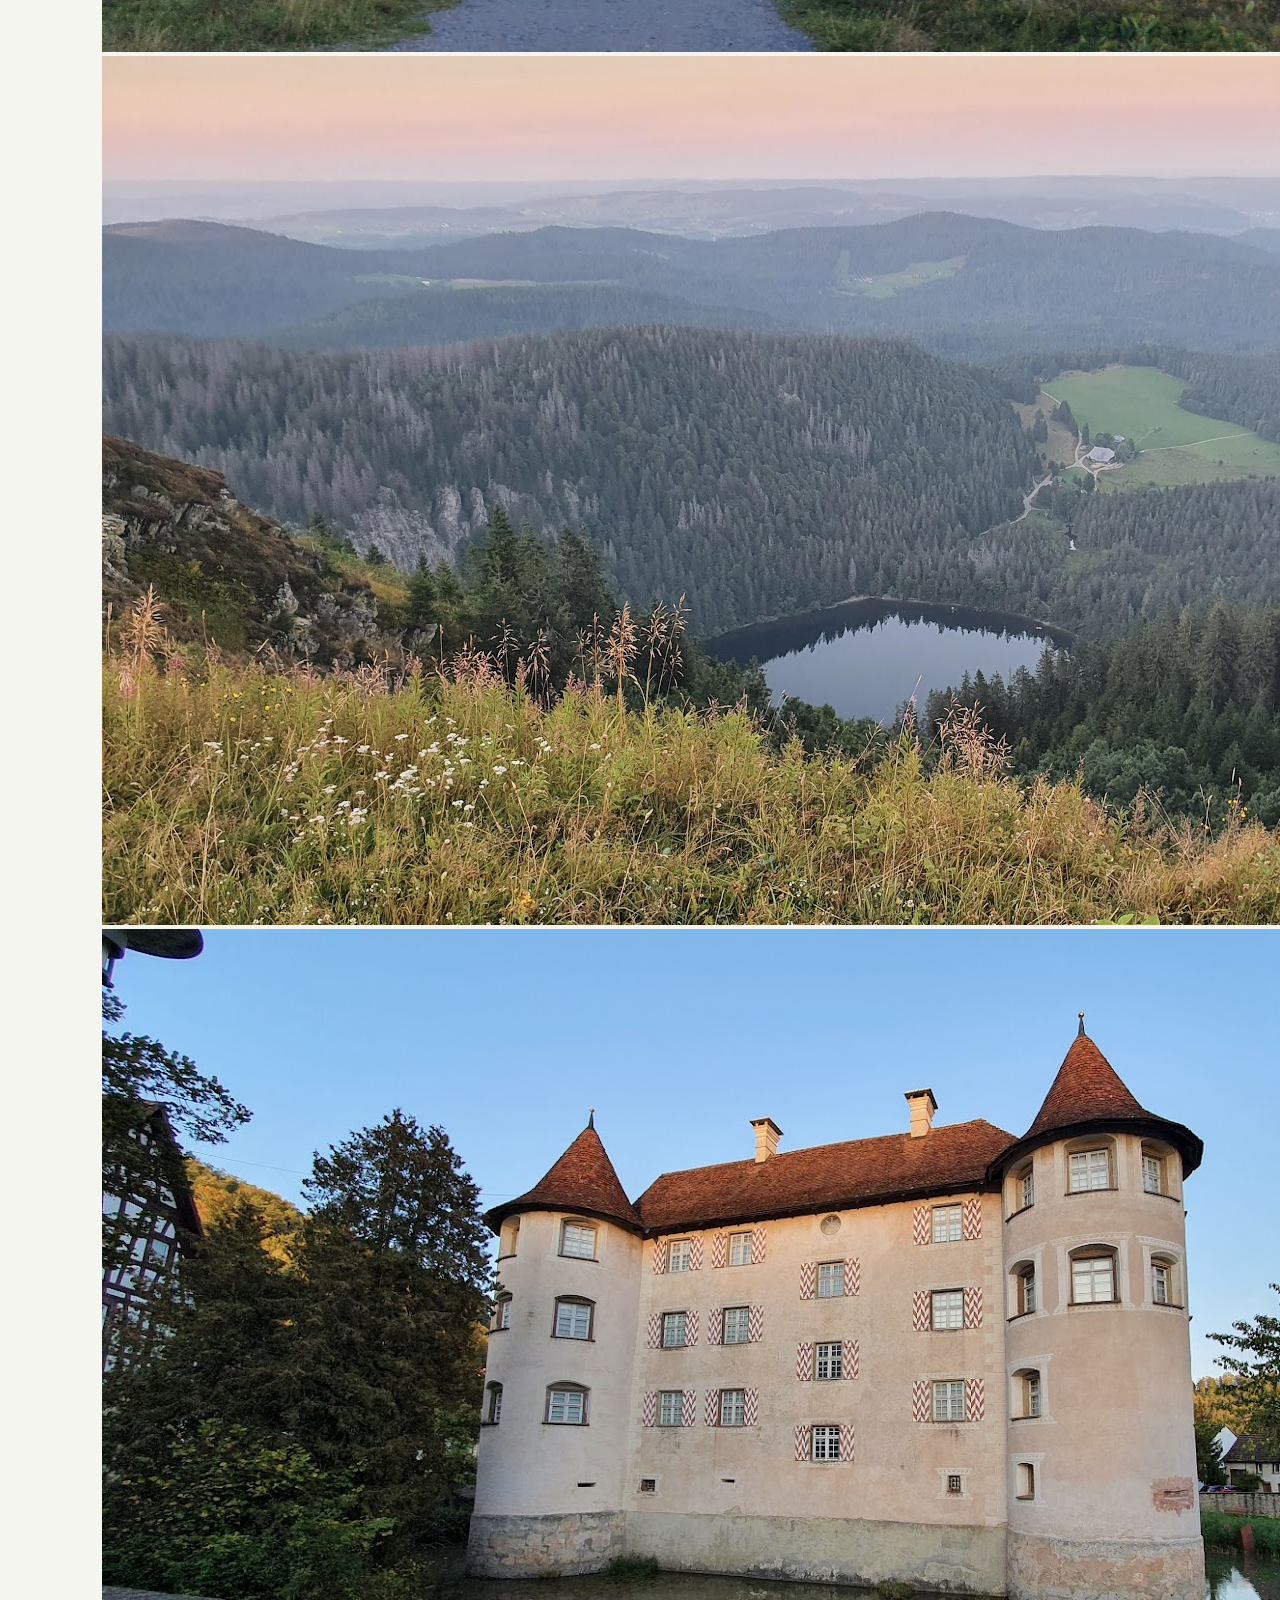
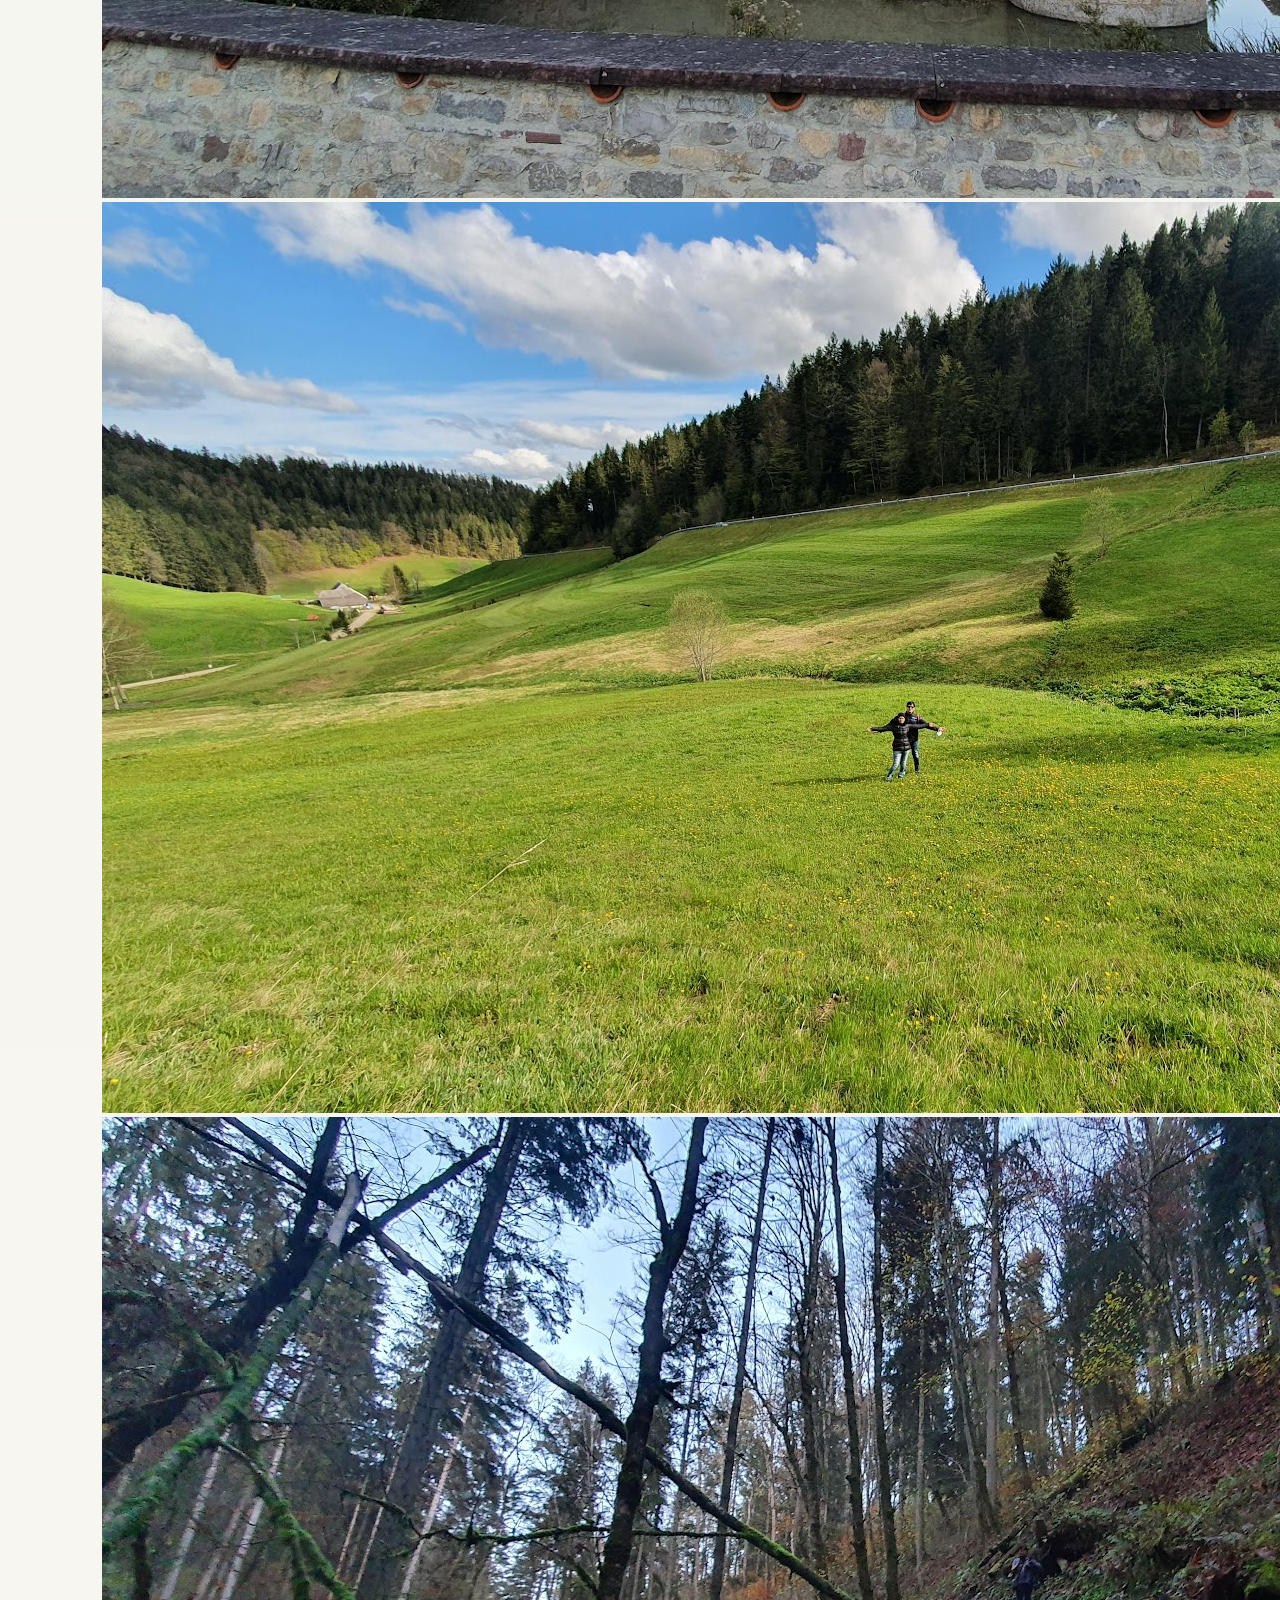
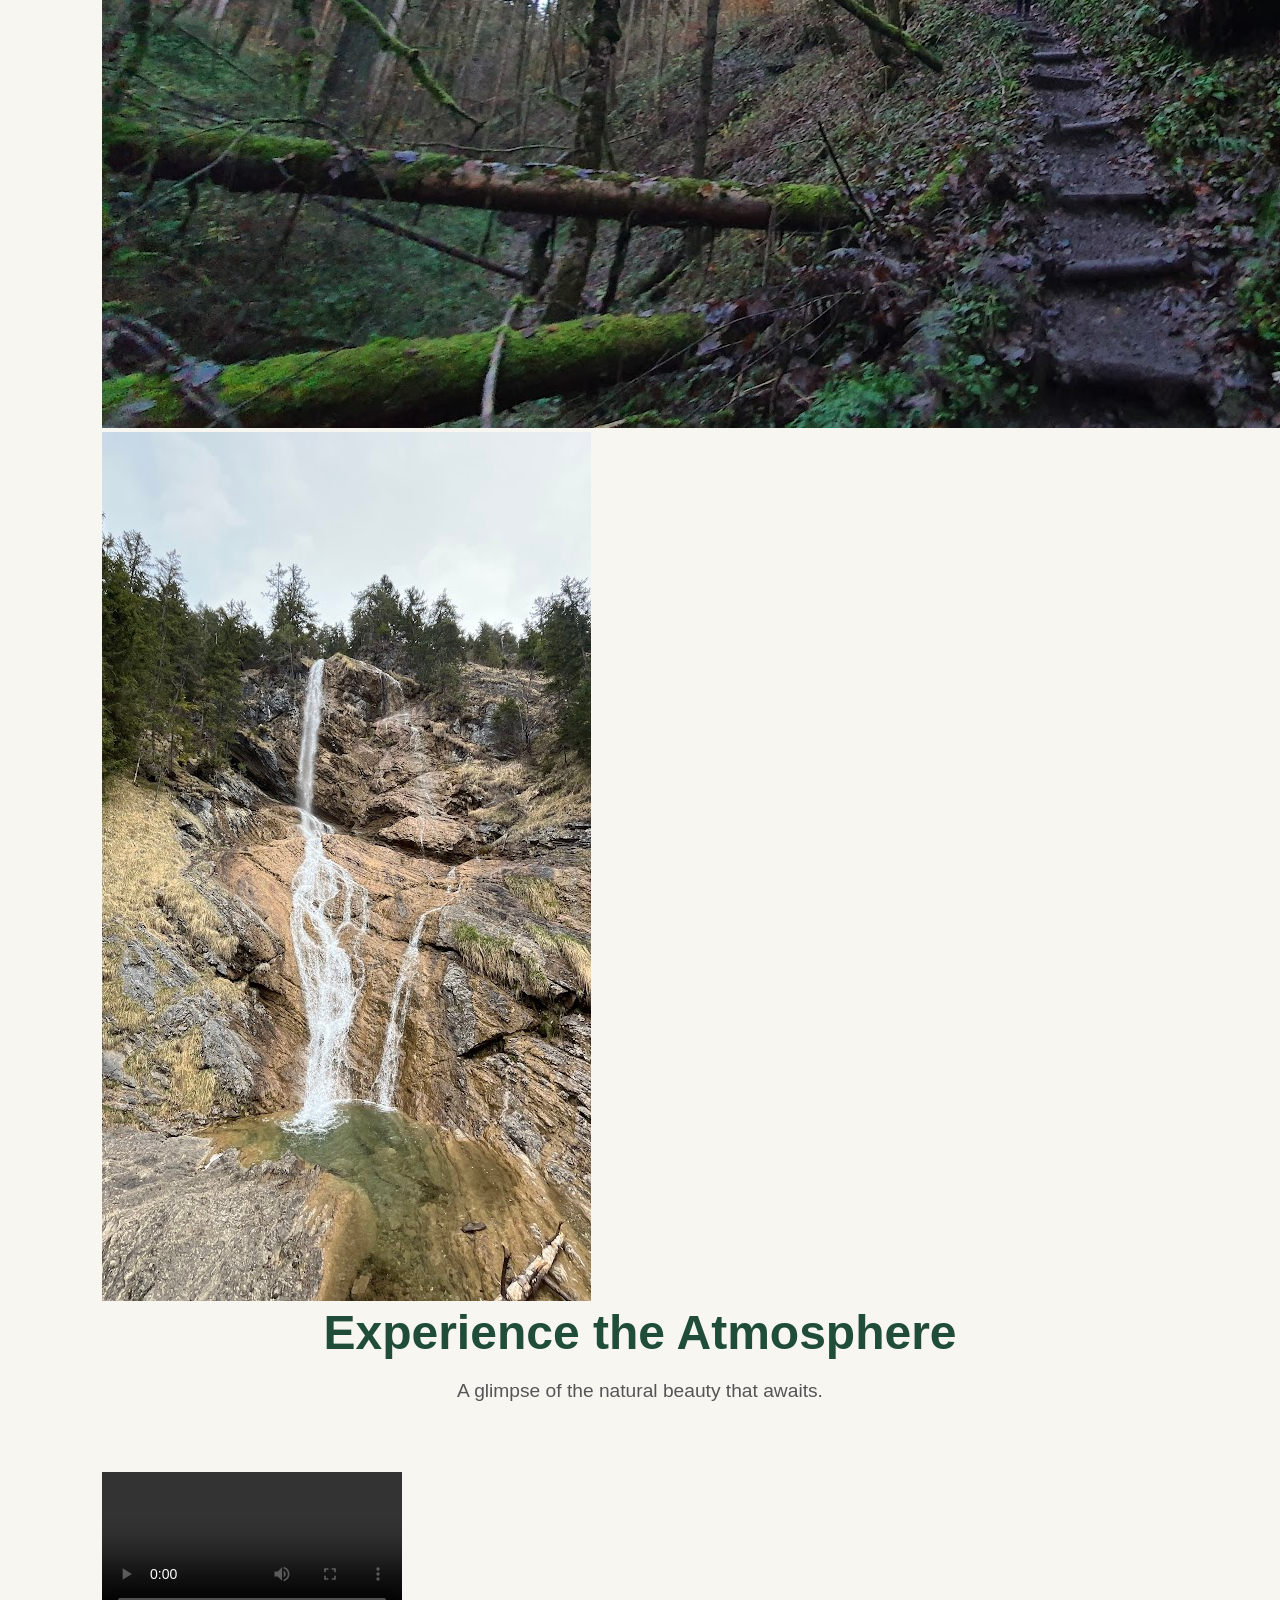
==== commit 7a6f475b: "Update index.html" ====
--- a/index.html
+++ b/index.html
@@ -424,6 +424,169 @@
     </div>
 
 </section>
+    <!-- ===================================== -->
+<!-- TYPICAL DEETOURS ADVENTURE -->
+<!-- ===================================== -->
+
+<section id="timeline">
+
+    <div class="section-header">
+
+        <h2>
+            A Typical DEETOURS Adventure
+        </h2>
+
+        <p>
+            Every tour is different, but a typical day
+            in the Black Forest often follows this structure.
+        </p>
+
+    </div>
+
+    <div class="timeline-container">
+
+        <div class="timeline-item">
+            <div class="timeline-icon">🤝</div>
+            <div class="timeline-content">
+                <h3>Meet Up</h3>
+                <p>
+                    Meet at any agreed location within
+                    the Stuttgart region.
+                </p>
+            </div>
+        </div>
+
+        <div class="timeline-item">
+            <div class="timeline-icon">🚗</div>
+            <div class="timeline-content">
+                <h3>Journey to the Black Forest</h3>
+                <p>
+                    Travel to one of more than
+                    50 carefully selected hiking destinations.
+                </p>
+            </div>
+        </div>
+
+        <div class="timeline-item">
+            <div class="timeline-icon">🍰</div>
+            <div class="timeline-content">
+                <h3>Black Forest Cake Stop</h3>
+                <p>
+                    Depending on the selected route,
+                    enjoy authentic Black Forest cake
+                    at a traditional café or castle bakery.
+                </p>
+            </div>
+        </div>
+
+        <div class="timeline-item">
+            <div class="timeline-icon">🥾</div>
+            <div class="timeline-content">
+                <h3>Guided Hike</h3>
+                <p>
+                    Explore forests, waterfalls,
+                    viewpoints, lakes and meadows.
+                </p>
+            </div>
+        </div>
+
+        <div class="timeline-item">
+            <div class="timeline-icon">🍽️</div>
+            <div class="timeline-content">
+                <h3>Optional Restaurant Stop</h3>
+                <p>
+                    Finish the day with regional cuisine
+                    before heading back.
+                </p>
+            </div>
+        </div>
+
+        <div class="timeline-item">
+            <div class="timeline-icon">🚗</div>
+            <div class="timeline-content">
+                <h3>Return Journey</h3>
+                <p>
+                    Relax and enjoy the scenery
+                    on the drive back.
+                </p>
+            </div>
+        </div>
+
+    </div>
+
+</section>
+
+
+<!-- ===================================== -->
+<!-- PHOTO GALLERY -->
+<!-- ===================================== -->
+
+<section id="gallery">
+
+    <div class="section-header">
+
+        <h2>
+            Explore the Black Forest
+        </h2>
+
+        <p>
+            A selection of landscapes and locations
+            you may discover during your adventure.
+        </p>
+
+    </div>
+
+    <div class="gallery-grid">
+
+        <img src="assets/hero-waterfall.jpg">
+        <img src="assets/lake-reflection.jpg">
+        <img src="assets/panoramic-mountain-view.jpg">
+        <img src="assets/blackforest-panorama.jpg">
+        <img src="assets/forest-stream.jpg">
+        <img src="assets/winter-blackforest.jpg">
+        <img src="assets/hornisgrinde-tower.jpg">
+        <img src="assets/mummelsee-overlook.jpg">
+        <img src="assets/blackforest-castle.jpg">
+        <img src="assets/green-meadow-valley.jpg">
+        <img src="assets/mystic-forest-path.jpg">
+        <img src="assets/waterfall-closeup.jpg">
+
+    </div>
+
+</section>
+
+
+<!-- ===================================== -->
+<!-- VIDEO SECTION -->
+<!-- ===================================== -->
+
+<section id="video-section">
+
+    <div class="section-header">
+
+        <h2>
+            Experience the Atmosphere
+        </h2>
+
+        <p>
+            A glimpse of the natural beauty that awaits.
+        </p>
+
+    </div>
+
+    <div class="video-wrapper">
+
+        <video controls>
+
+            <source
+                src="assets/blackforest-hiking-video.mp4"
+                type="video/mp4">
+
+        </video>
+
+    </div>
+
+</section>
 <script src="script.js"></script>
 
 </body>
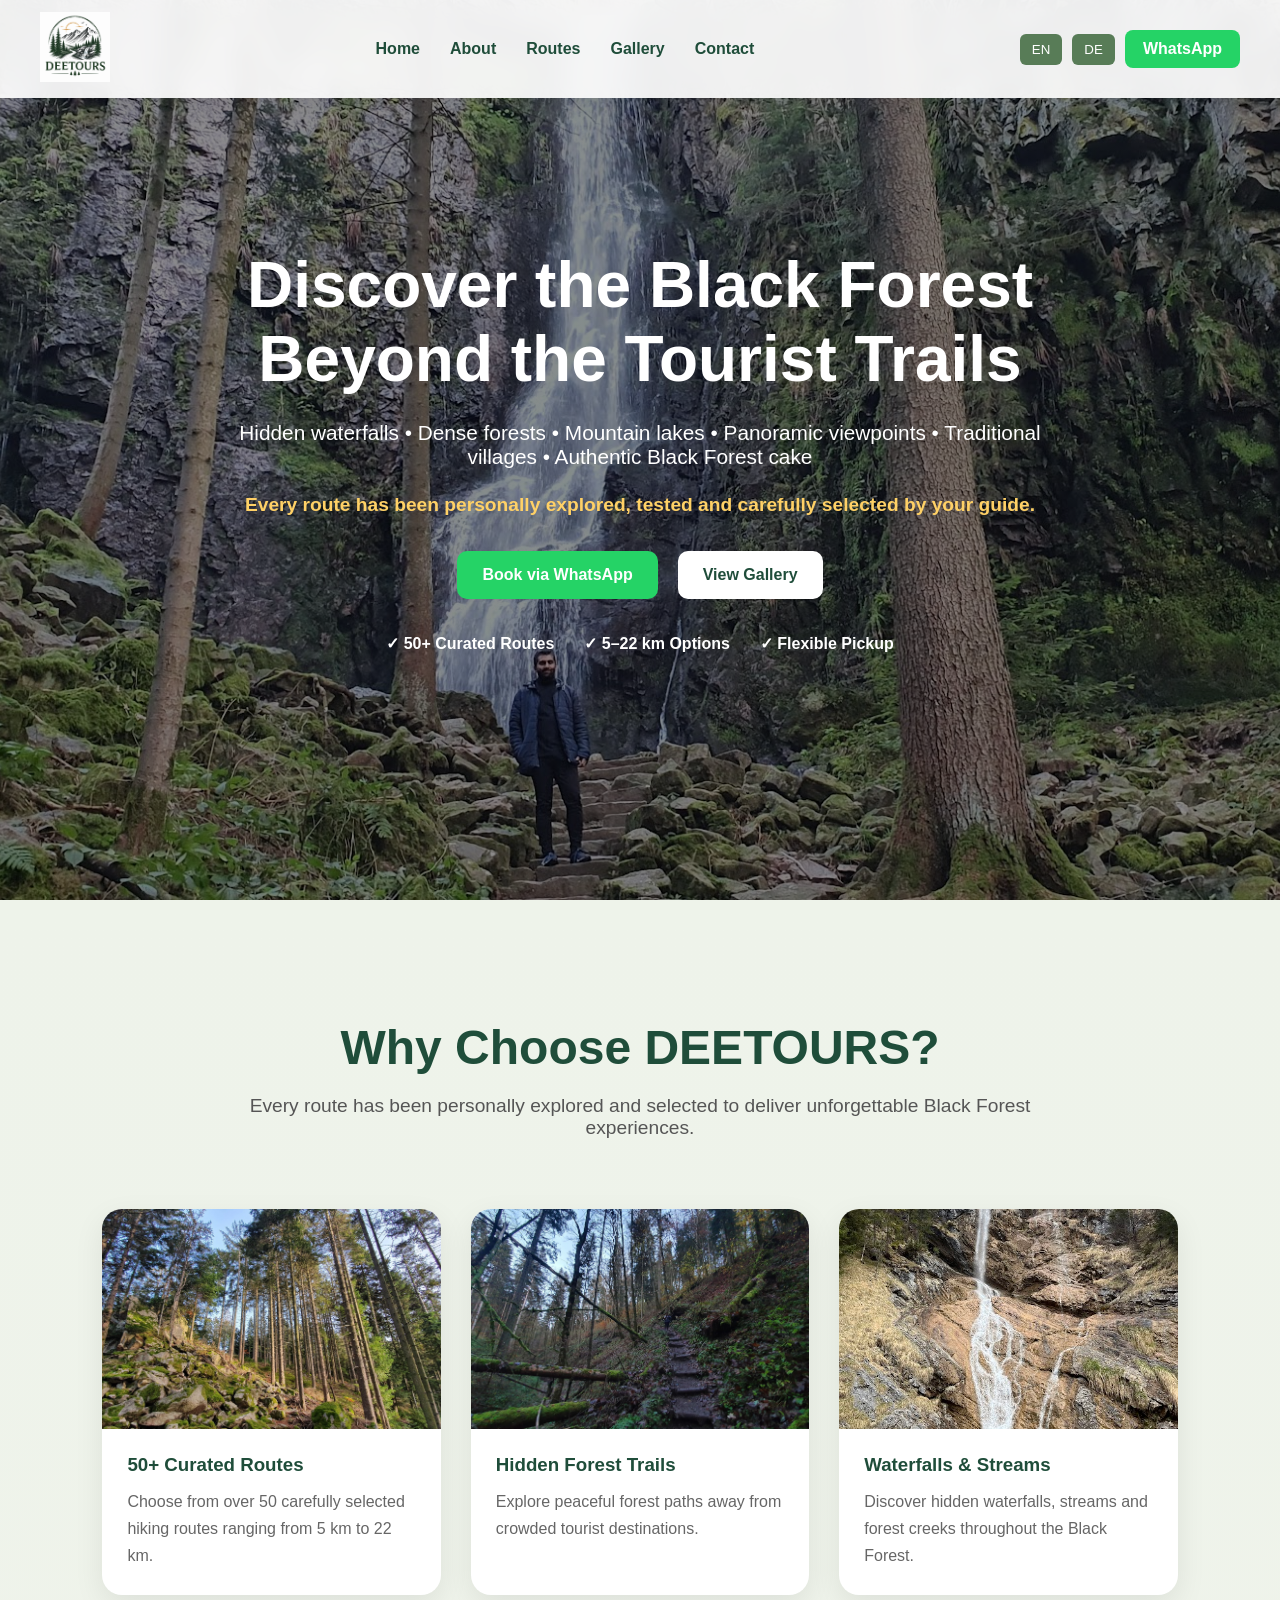
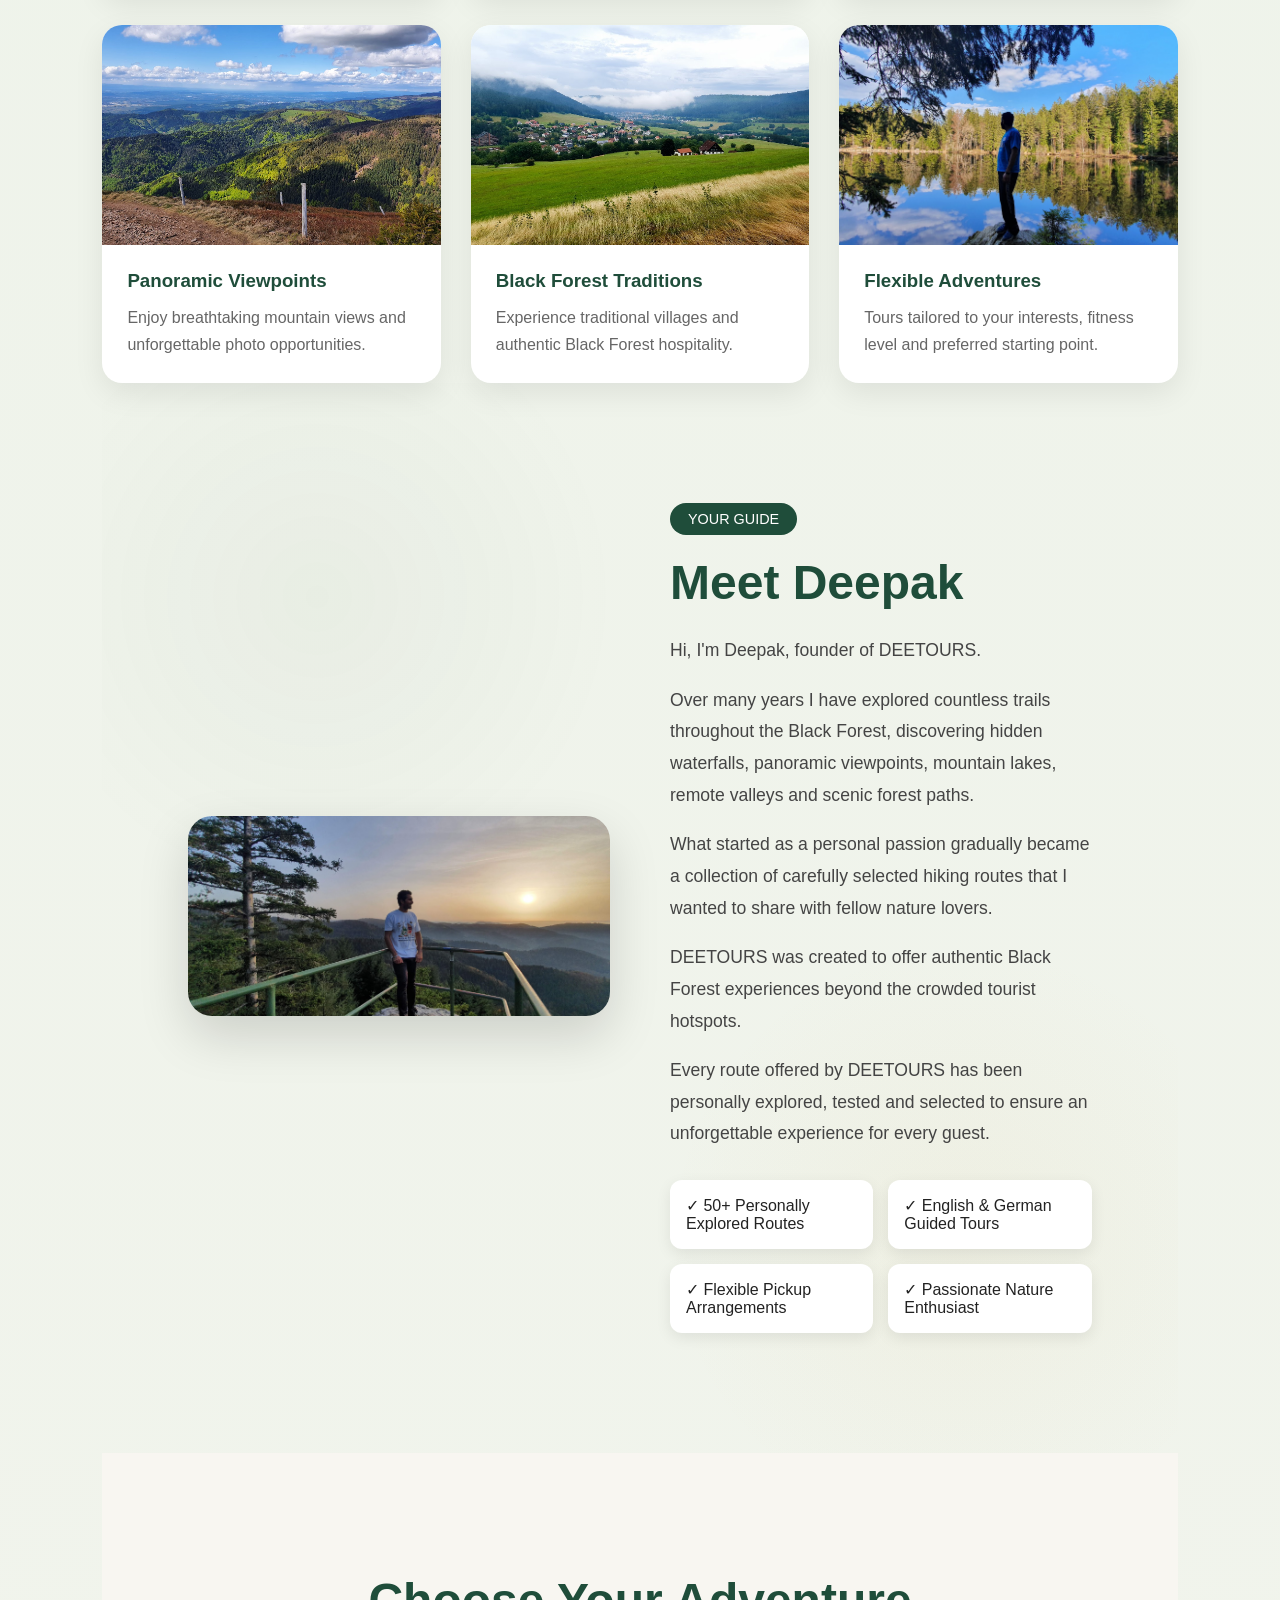
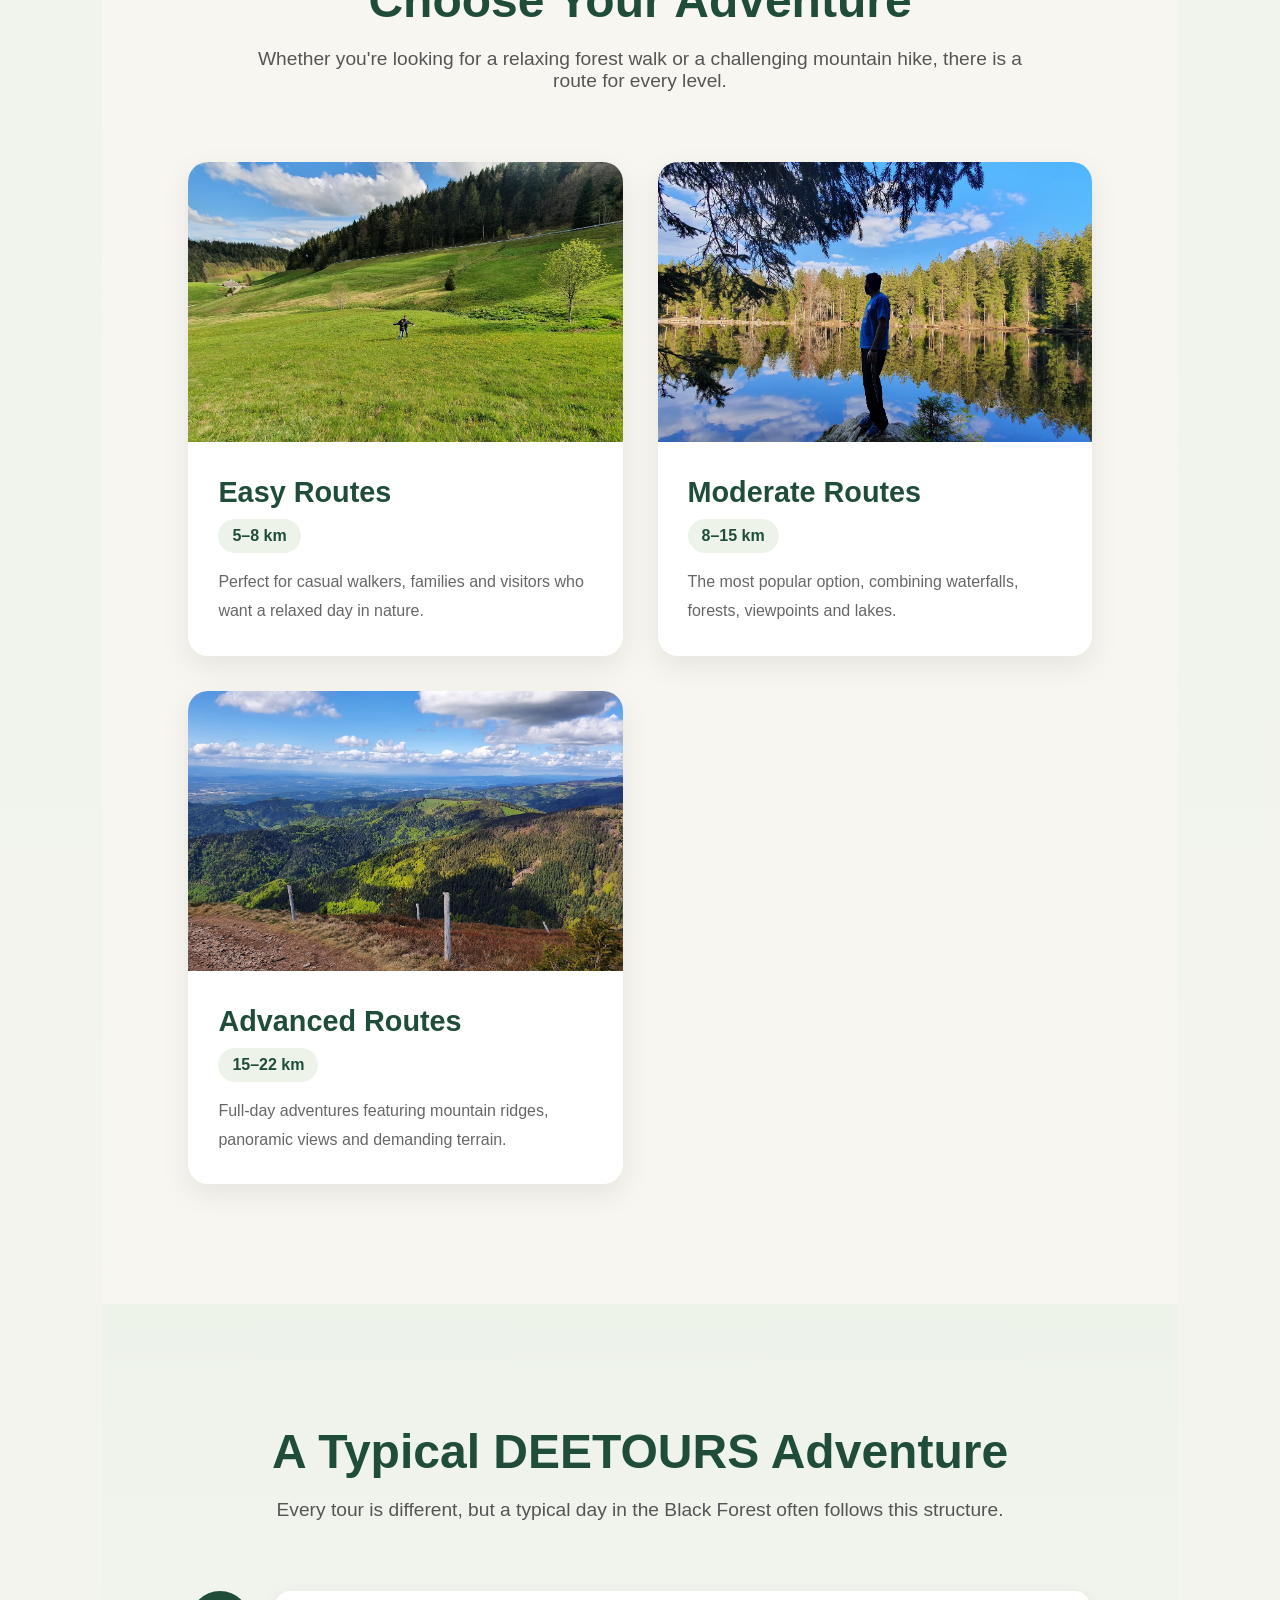
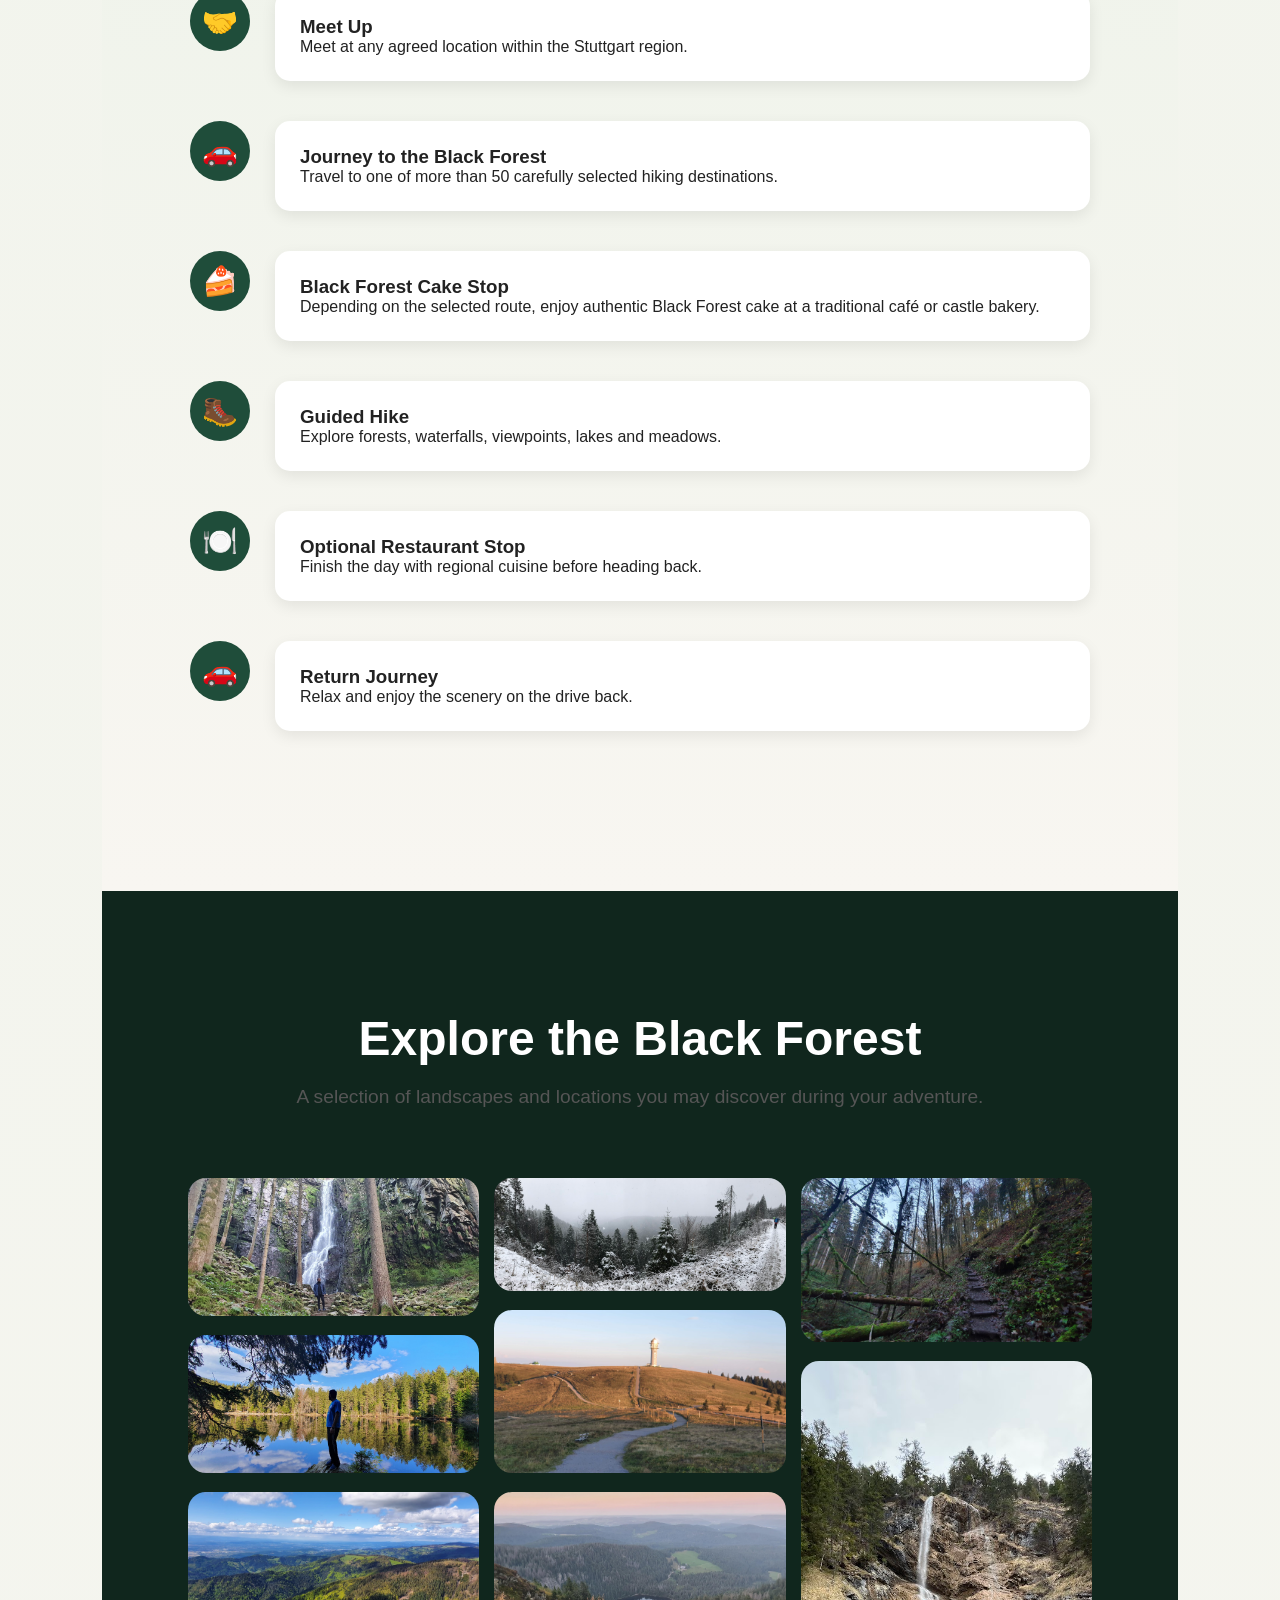
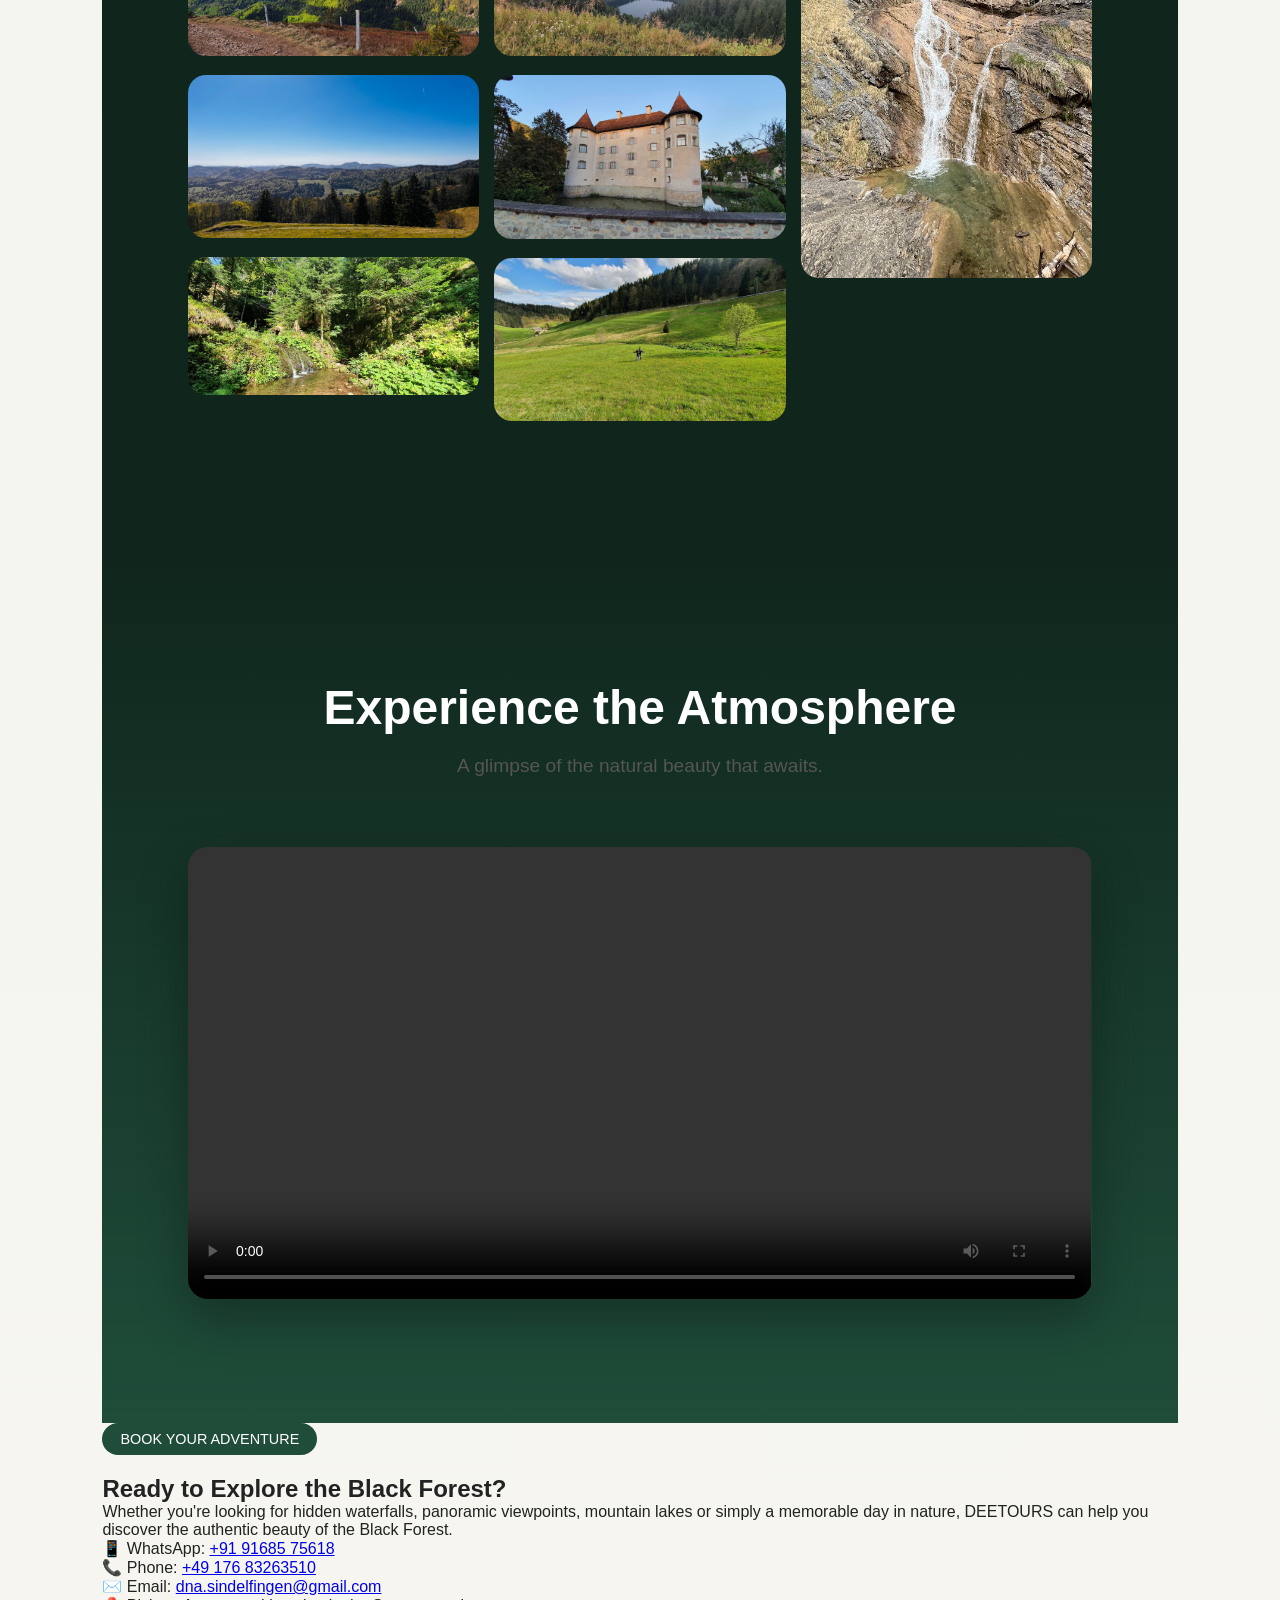
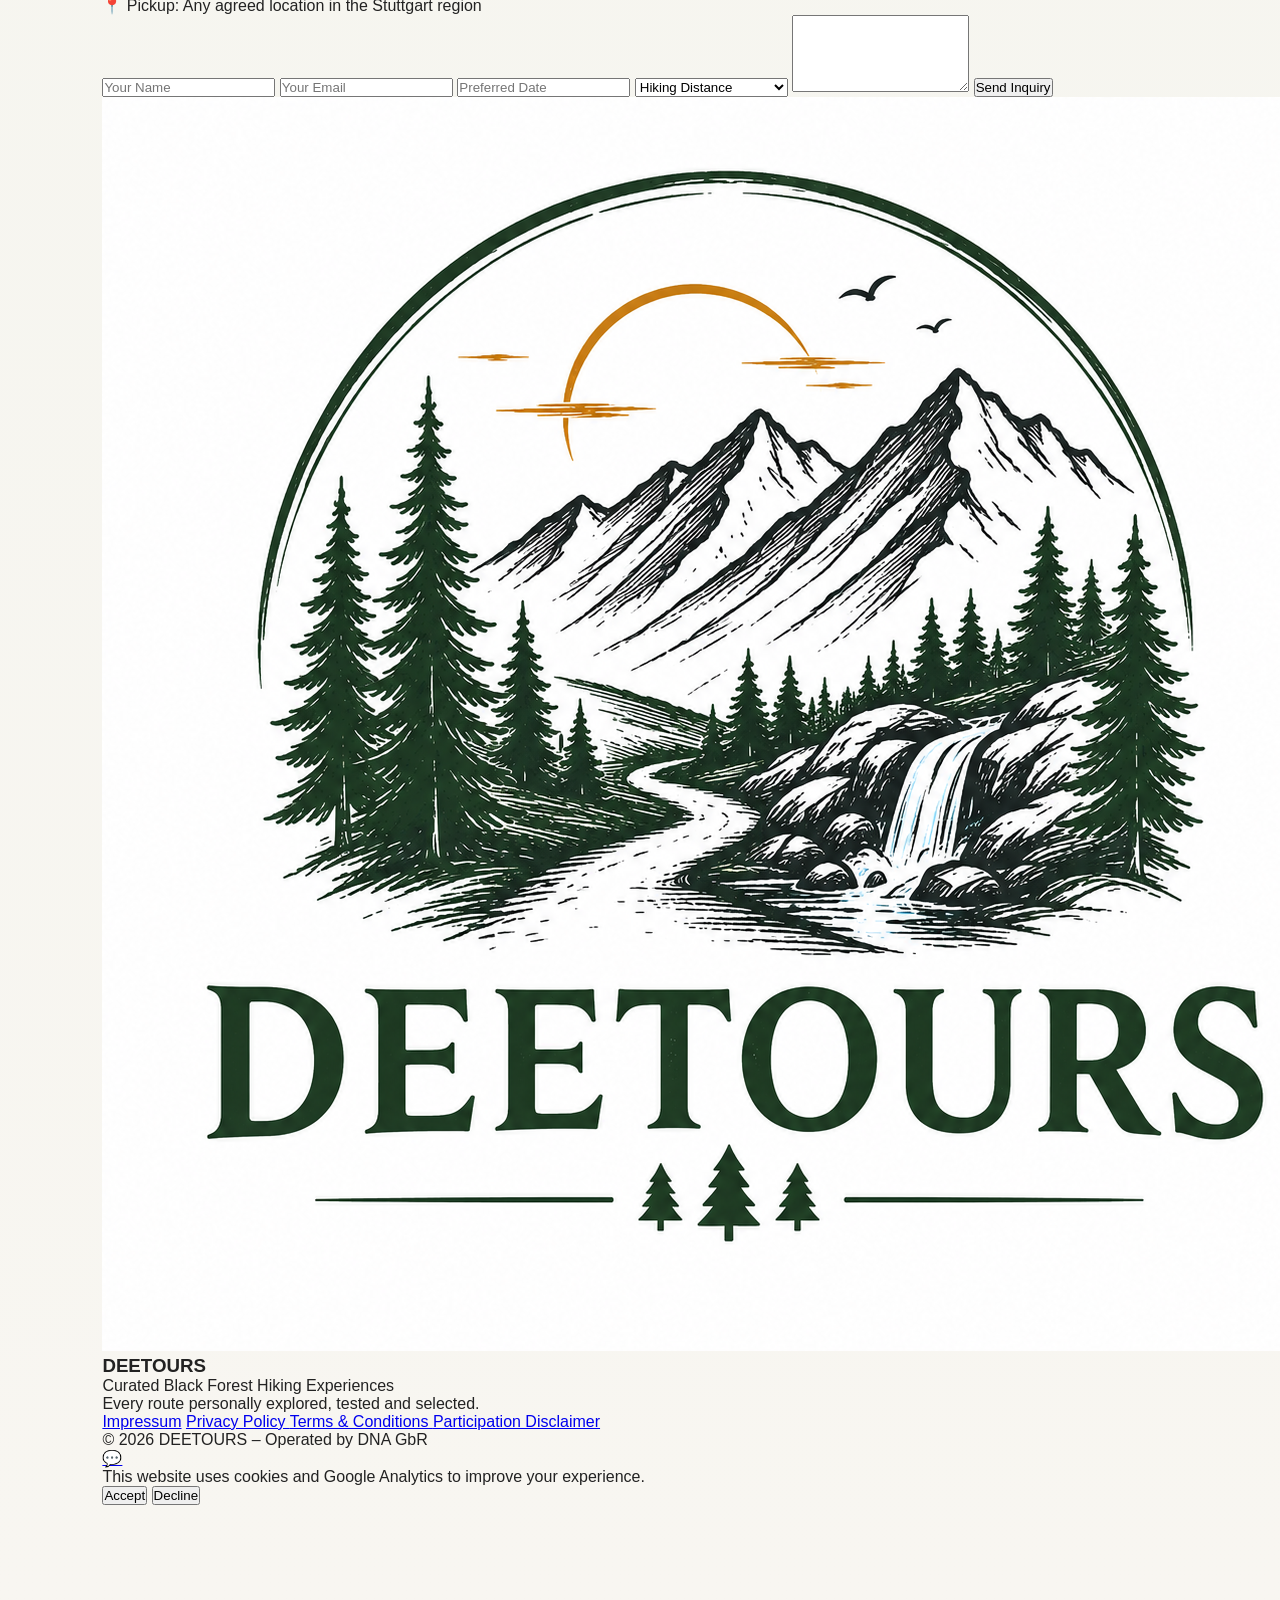
==== commit 7421bfdb: "Update index.html Part 4  ✅ Contact / Booking Section  ✅ Floating WhatsApp Button  ✅ Footer  " ====
--- a/index.html
+++ b/index.html
@@ -587,6 +587,203 @@
     </div>
 
 </section>
+
+<!-- ===================================== -->
+<!-- CONTACT / BOOKING -->
+<!-- ===================================== -->
+
+<section id="contact">
+
+    <div class="contact-container">
+
+        <div class="contact-info">
+
+            <span class="section-tag">
+                BOOK YOUR ADVENTURE
+            </span>
+
+            <h2>
+                Ready to Explore the Black Forest?
+            </h2>
+
+            <p>
+
+                Whether you're looking for hidden waterfalls,
+                panoramic viewpoints, mountain lakes or simply
+                a memorable day in nature, DEETOURS can help
+                you discover the authentic beauty of the Black Forest.
+
+            </p>
+
+            <div class="contact-details">
+
+                <div>
+                    📱 WhatsApp:
+                    <a href="https://wa.me/919168575618">
+                        +91 91685 75618
+                    </a>
+                </div>
+
+                <div>
+                    📞 Phone:
+                    <a href="tel:+4917683263510">
+                        +49 176 83263510
+                    </a>
+                </div>
+
+                <div>
+                    ✉️ Email:
+                    <a href="mailto:dna.sindelfingen@gmail.com">
+                        dna.sindelfingen@gmail.com
+                    </a>
+                </div>
+
+                <div>
+                    📍 Pickup:
+                    Any agreed location in the Stuttgart region
+                </div>
+
+            </div>
+
+        </div>
+
+        <div class="contact-form">
+
+            <form>
+
+                <input
+                    type="text"
+                    placeholder="Your Name"
+                    required>
+
+                <input
+                    type="email"
+                    placeholder="Your Email"
+                    required>
+
+                <input
+                    type="text"
+                    placeholder="Preferred Date">
+
+                <select>
+
+                    <option>
+                        Hiking Distance
+                    </option>
+
+                    <option>
+                        Easy (5–8 km)
+                    </option>
+
+                    <option>
+                        Moderate (8–15 km)
+                    </option>
+
+                    <option>
+                        Advanced (15–22 km)
+                    </option>
+
+                </select>
+
+                <textarea
+                    rows="5"
+                    placeholder="Tell me a little about your ideal adventure...">
+                </textarea>
+
+                <button type="submit">
+                    Send Inquiry
+                </button>
+
+            </form>
+
+        </div>
+
+    </div>
+
+</section>
+
+
+<!-- ===================================== -->
+<!-- FOOTER -->
+<!-- ===================================== -->
+
+<footer>
+
+    <img
+        src="assets/logo.png"
+        alt="DEETOURS Logo"
+        class="footer-logo">
+
+    <h3>DEETOURS</h3>
+
+    <p>
+        Curated Black Forest Hiking Experiences
+    </p>
+
+    <p>
+        Every route personally explored, tested and selected.
+    </p>
+
+    <div class="footer-links">
+
+        <a href="impressum.html">Impressum</a>
+
+        <a href="datenschutz.html">
+            Privacy Policy
+        </a>
+
+        <a href="agb.html">
+            Terms & Conditions
+        </a>
+
+        <a href="disclaimer.html">
+            Participation Disclaimer
+        </a>
+
+    </div>
+
+    <p class="copyright">
+
+        © 2026 DEETOURS – Operated by DNA GbR
+
+    </p>
+
+</footer>
+
+
+<!-- FLOATING WHATSAPP BUTTON -->
+
+<a
+class="floating-whatsapp"
+href="https://wa.me/919168575618"
+target="_blank">
+
+💬
+
+</a>
+
+
+<!-- COOKIE BANNER -->
+
+<div id="cookie-banner">
+
+    <p>
+
+        This website uses cookies and Google Analytics
+        to improve your experience.
+
+    </p>
+
+    <button onclick="acceptCookies()">
+        Accept
+    </button>
+
+    <button onclick="declineCookies()">
+        Decline
+    </button>
+
+</div>
+    
 <script src="script.js"></script>
 
 </body>
--- a/style.css
+++ b/style.css
@@ -582,3 +582,182 @@
 }
 
 }
+/* ===================================== */
+/* TIMELINE */
+/* ===================================== */
+
+#timeline {
+
+padding:120px 8%;
+
+background:
+linear-gradient(
+180deg,
+#eef3ea,
+#f8f6f1
+);
+
+}
+
+.timeline-container {
+
+max-width:900px;
+margin:auto;
+
+}
+
+.timeline-item {
+
+display:flex;
+gap:25px;
+
+margin-bottom:40px;
+
+}
+
+.timeline-icon {
+
+width:60px;
+height:60px;
+
+display:flex;
+align-items:center;
+justify-content:center;
+
+font-size:1.8rem;
+
+background:#1F4D3A;
+
+color:white;
+
+border-radius:50%;
+
+flex-shrink:0;
+
+}
+
+.timeline-content {
+
+background:white;
+
+padding:25px;
+
+border-radius:15px;
+
+box-shadow:
+0 5px 15px rgba(0,0,0,0.08);
+
+width:100%;
+
+}
+
+/* ===================================== */
+/* GALLERY */
+/* ===================================== */
+
+#gallery {
+
+padding:120px 8%;
+
+background:#10261d;
+
+color:white;
+
+}
+
+#gallery .section-header h2 {
+
+color:white;
+
+}
+
+.gallery-grid {
+
+column-count:3;
+column-gap:15px;
+
+}
+
+.gallery-grid img {
+
+width:100%;
+
+margin-bottom:15px;
+
+border-radius:18px;
+
+transition:.3s;
+
+cursor:pointer;
+
+}
+
+.gallery-grid img:hover {
+
+transform:scale(1.03);
+
+}
+
+@media(max-width:900px){
+
+.gallery-grid {
+
+column-count:2;
+
+}
+
+}
+
+@media(max-width:600px){
+
+.gallery-grid {
+
+column-count:1;
+
+}
+
+}
+
+/* ===================================== */
+/* VIDEO */
+/* ===================================== */
+
+#video-section {
+
+padding:120px 8%;
+
+background:
+linear-gradient(
+180deg,
+#10261d,
+#1F4D3A
+);
+
+color:white;
+
+}
+
+#video-section h2 {
+
+color:white;
+
+}
+
+.video-wrapper {
+
+max-width:1000px;
+
+margin:auto;
+
+}
+
+.video-wrapper video {
+
+width:100%;
+
+border-radius:20px;
+
+box-shadow:
+0 20px 50px rgba(0,0,0,0.3);
+
+}
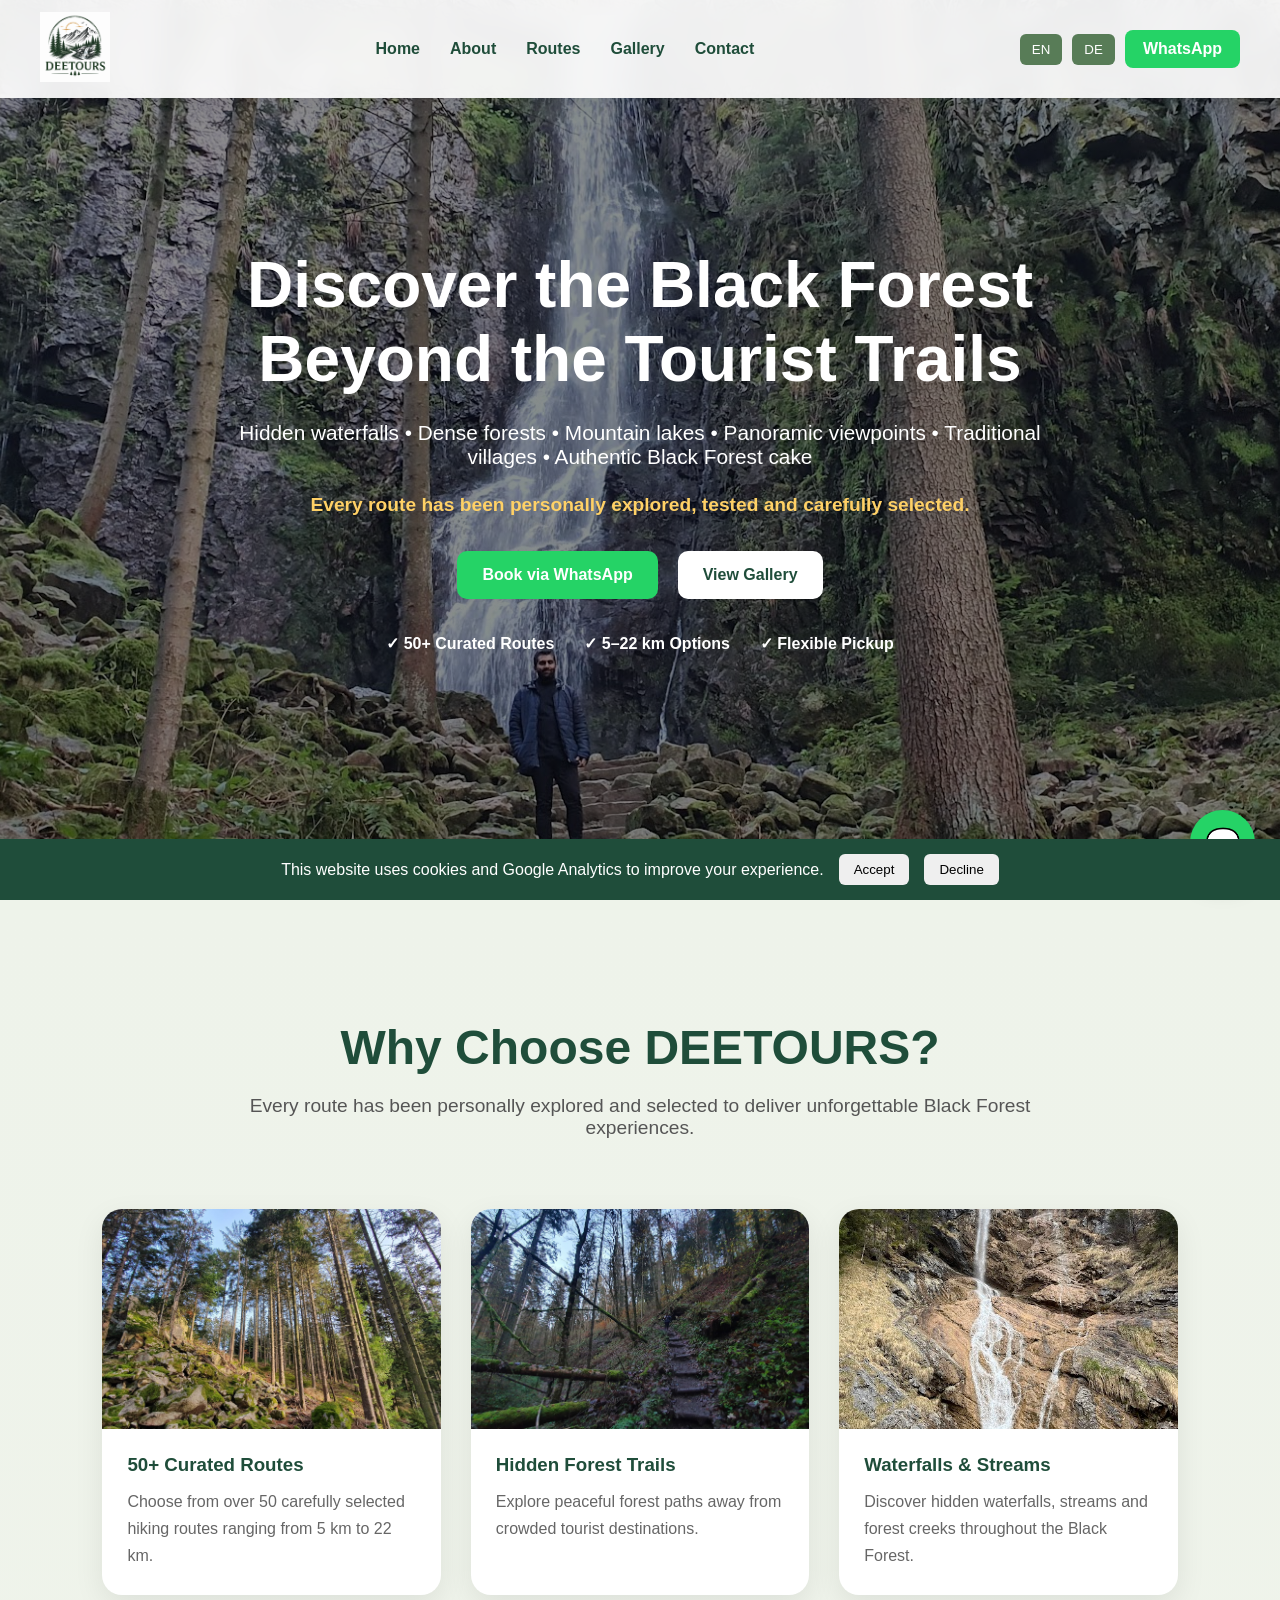
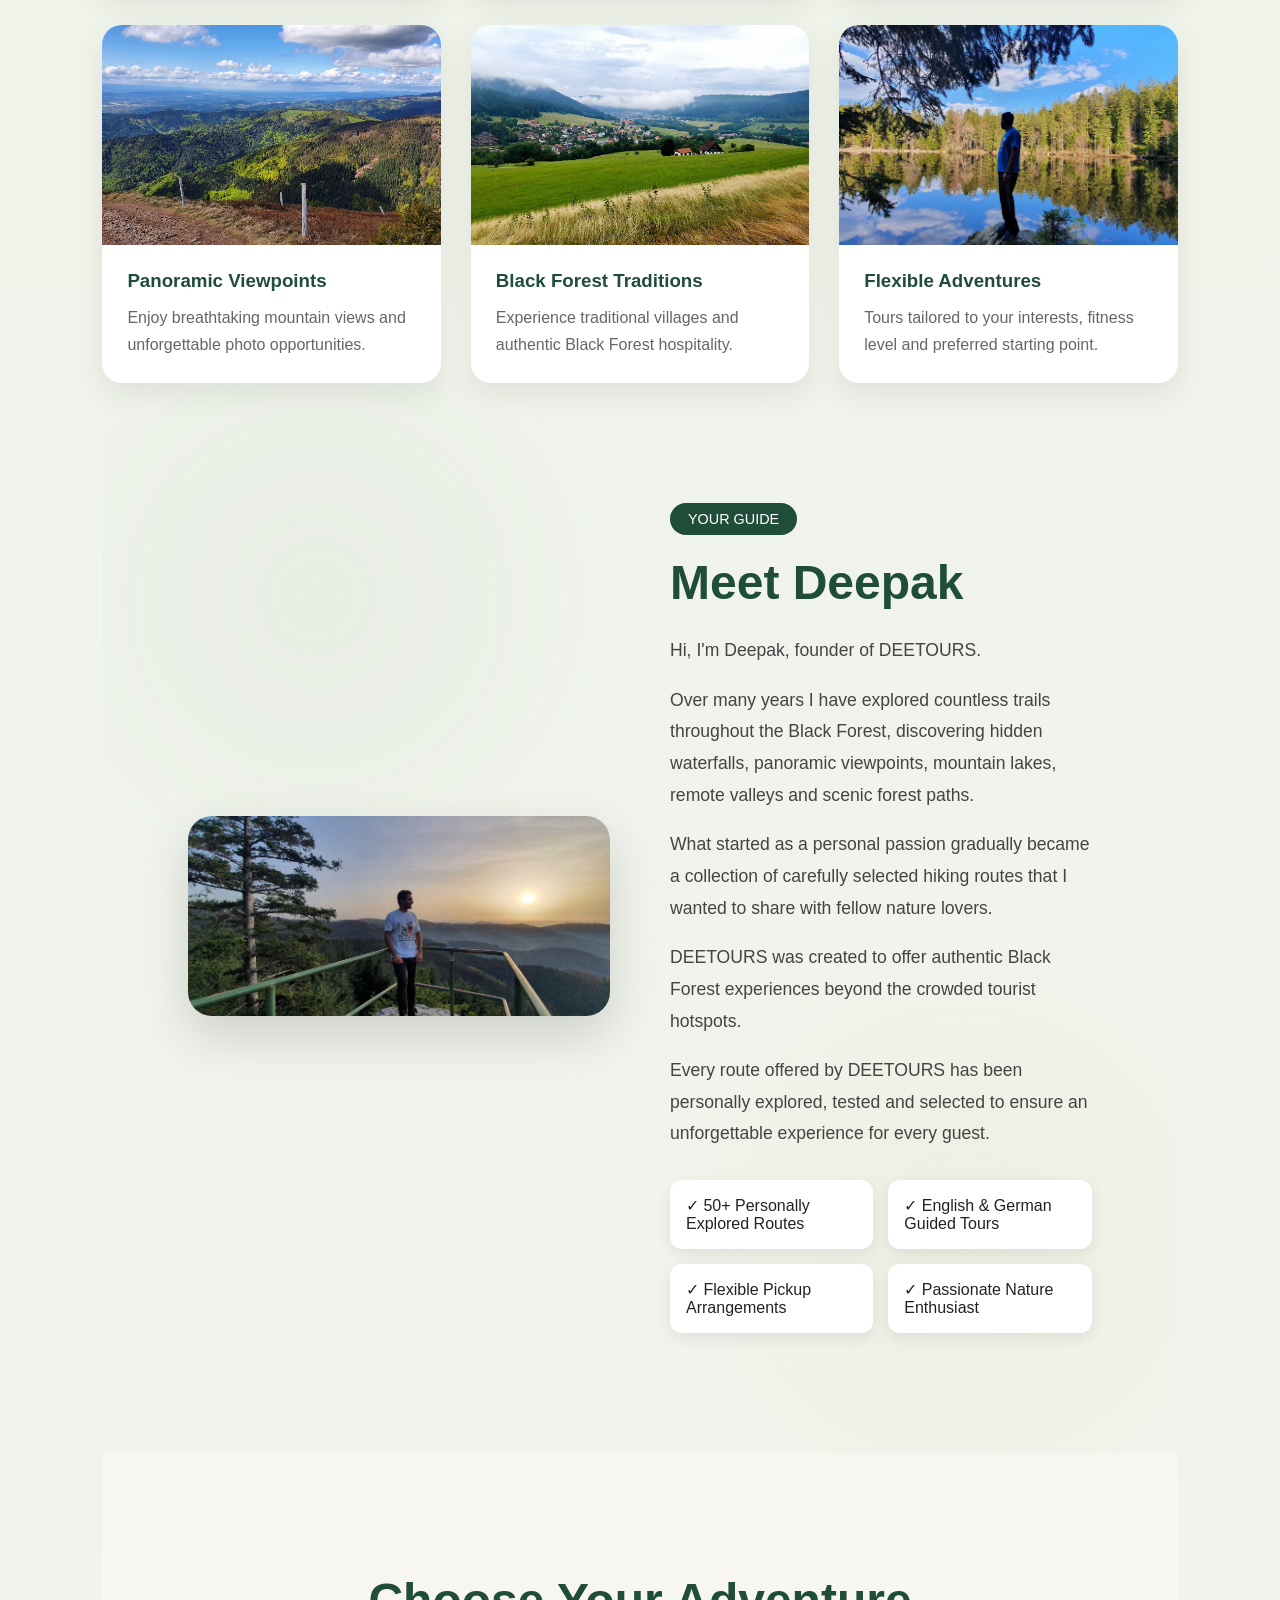
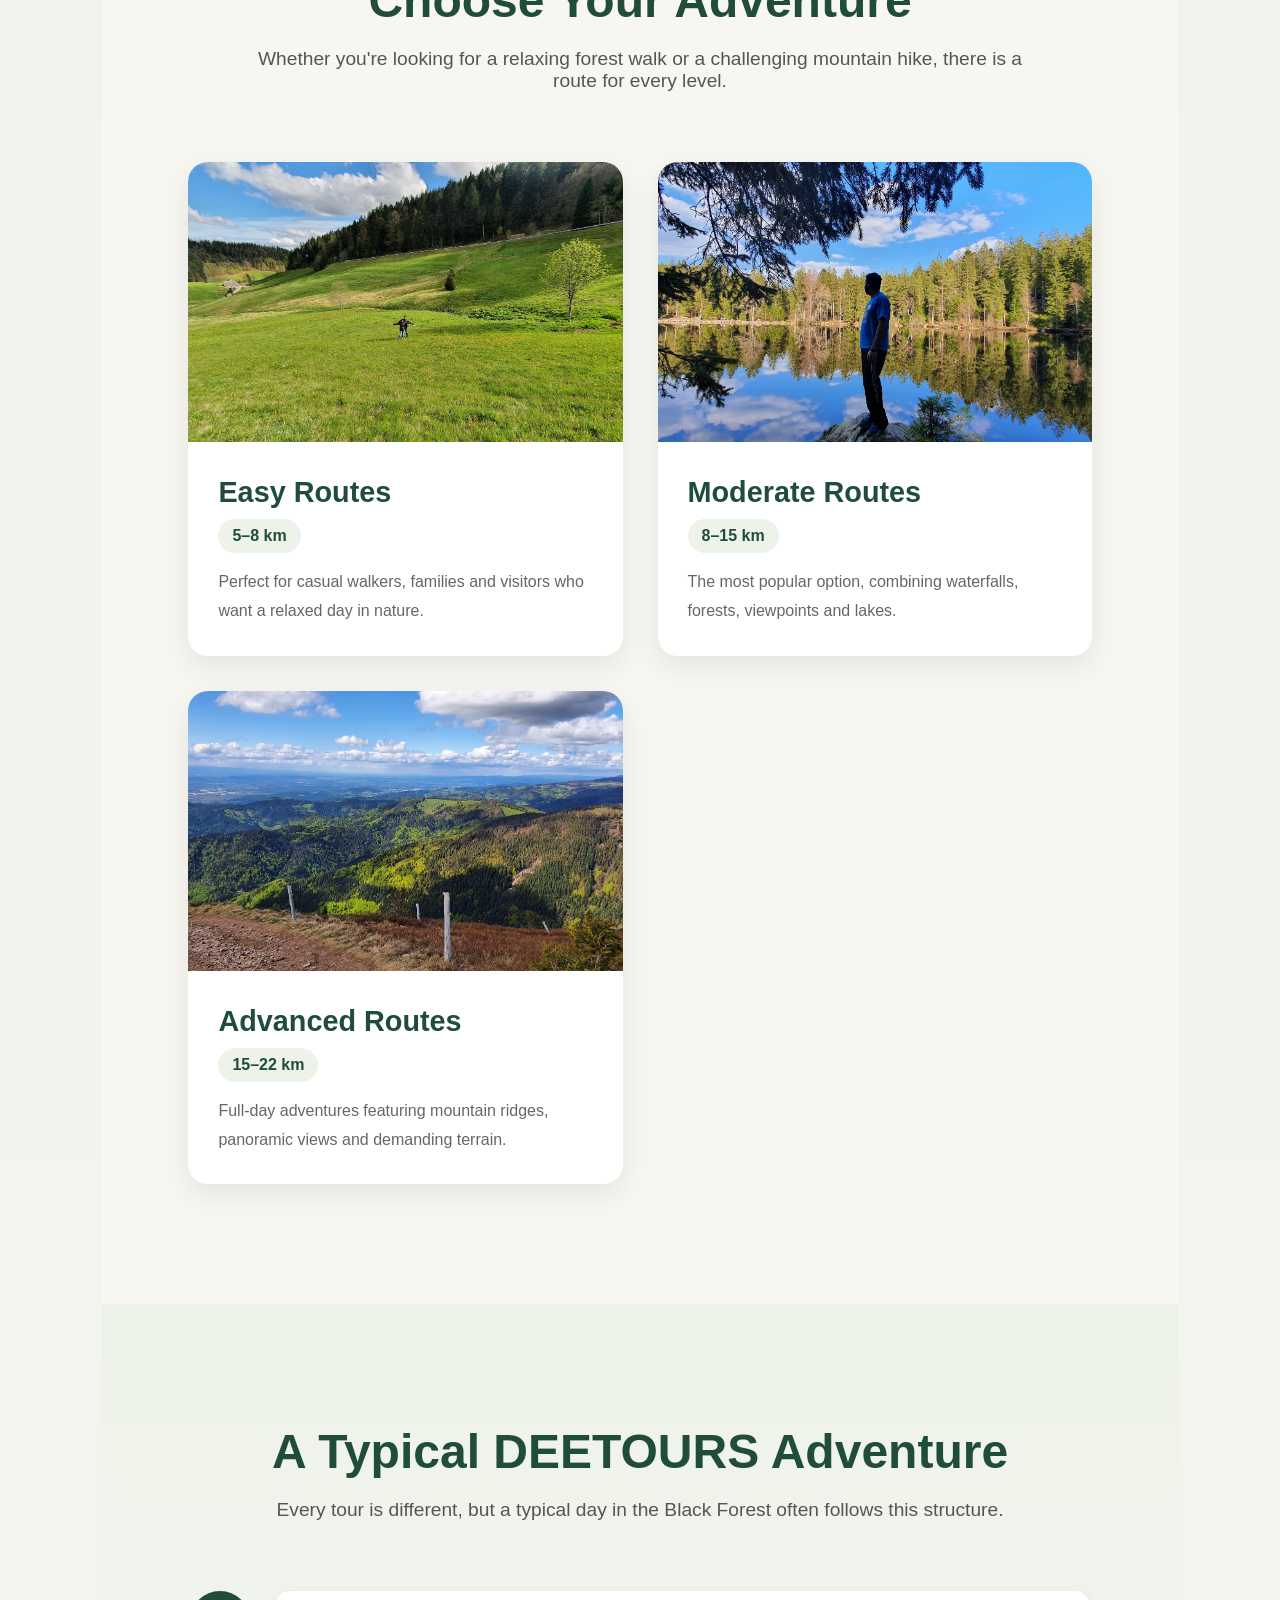
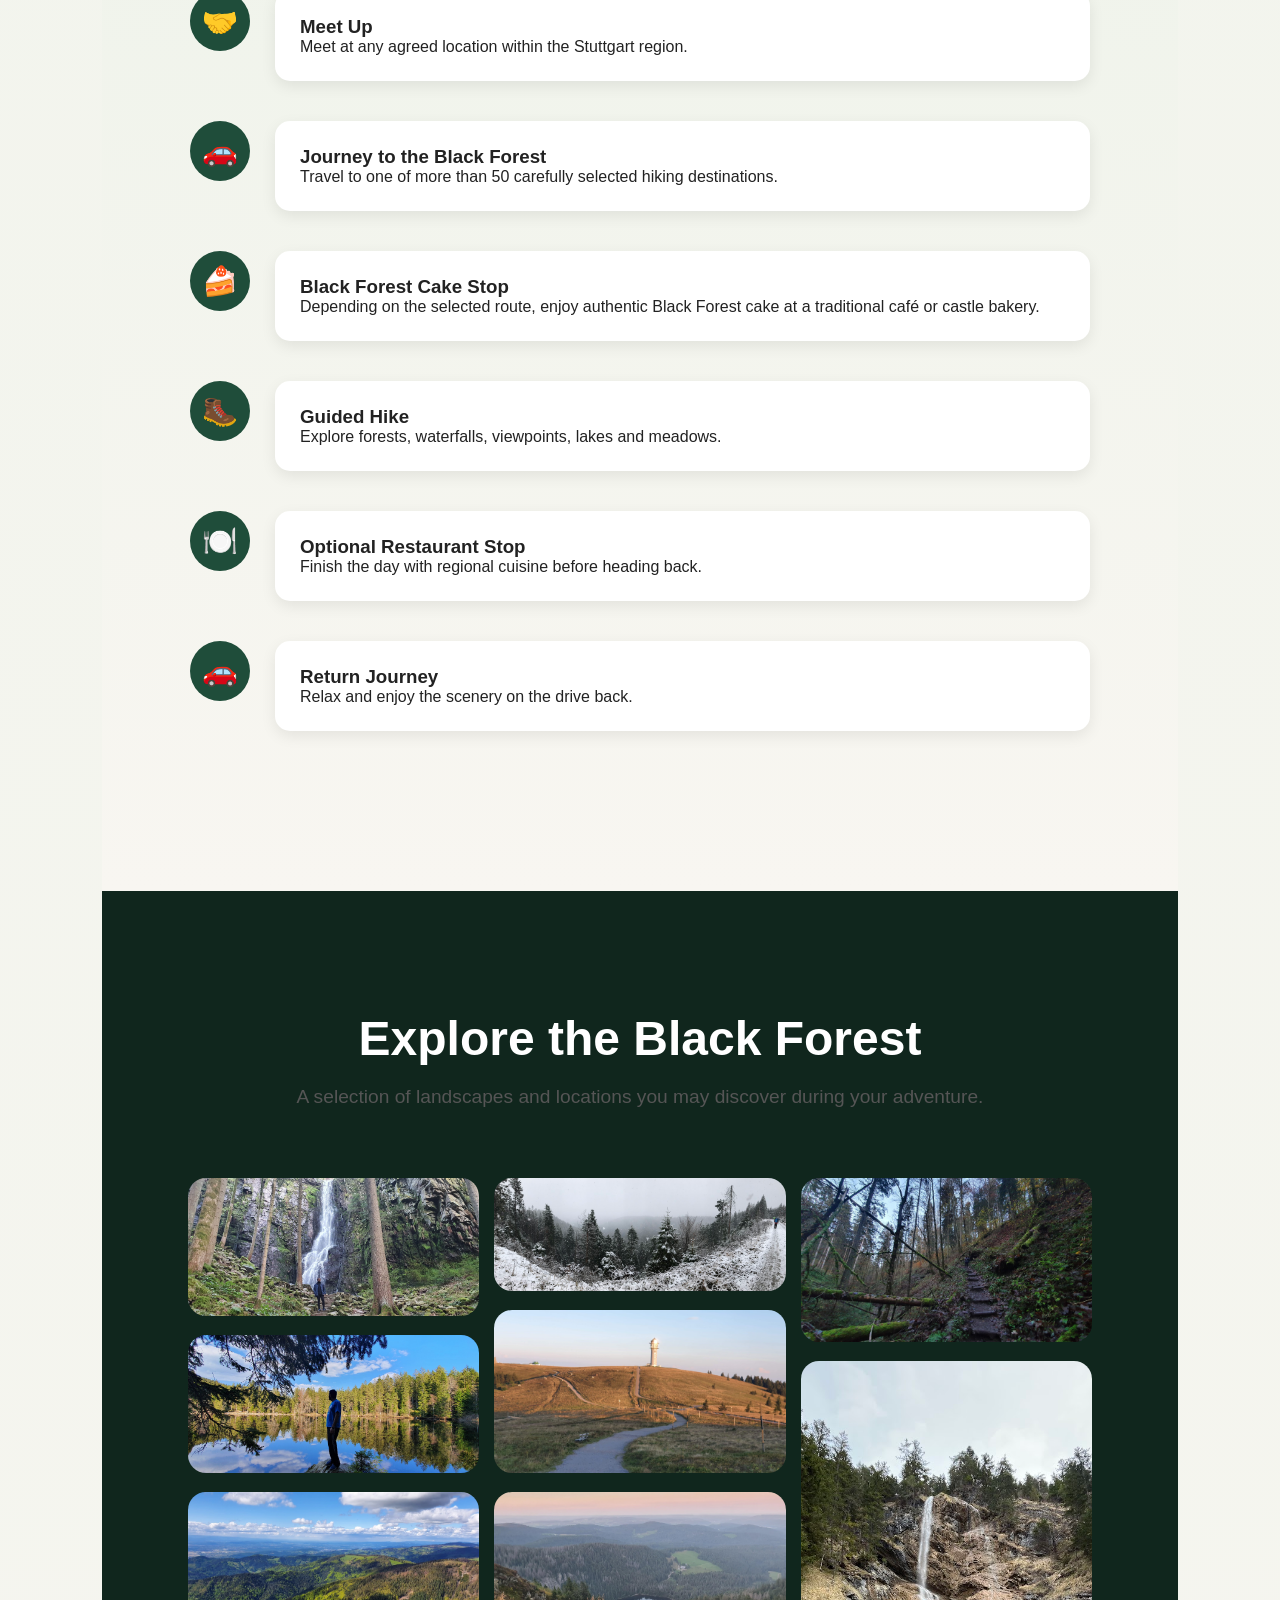
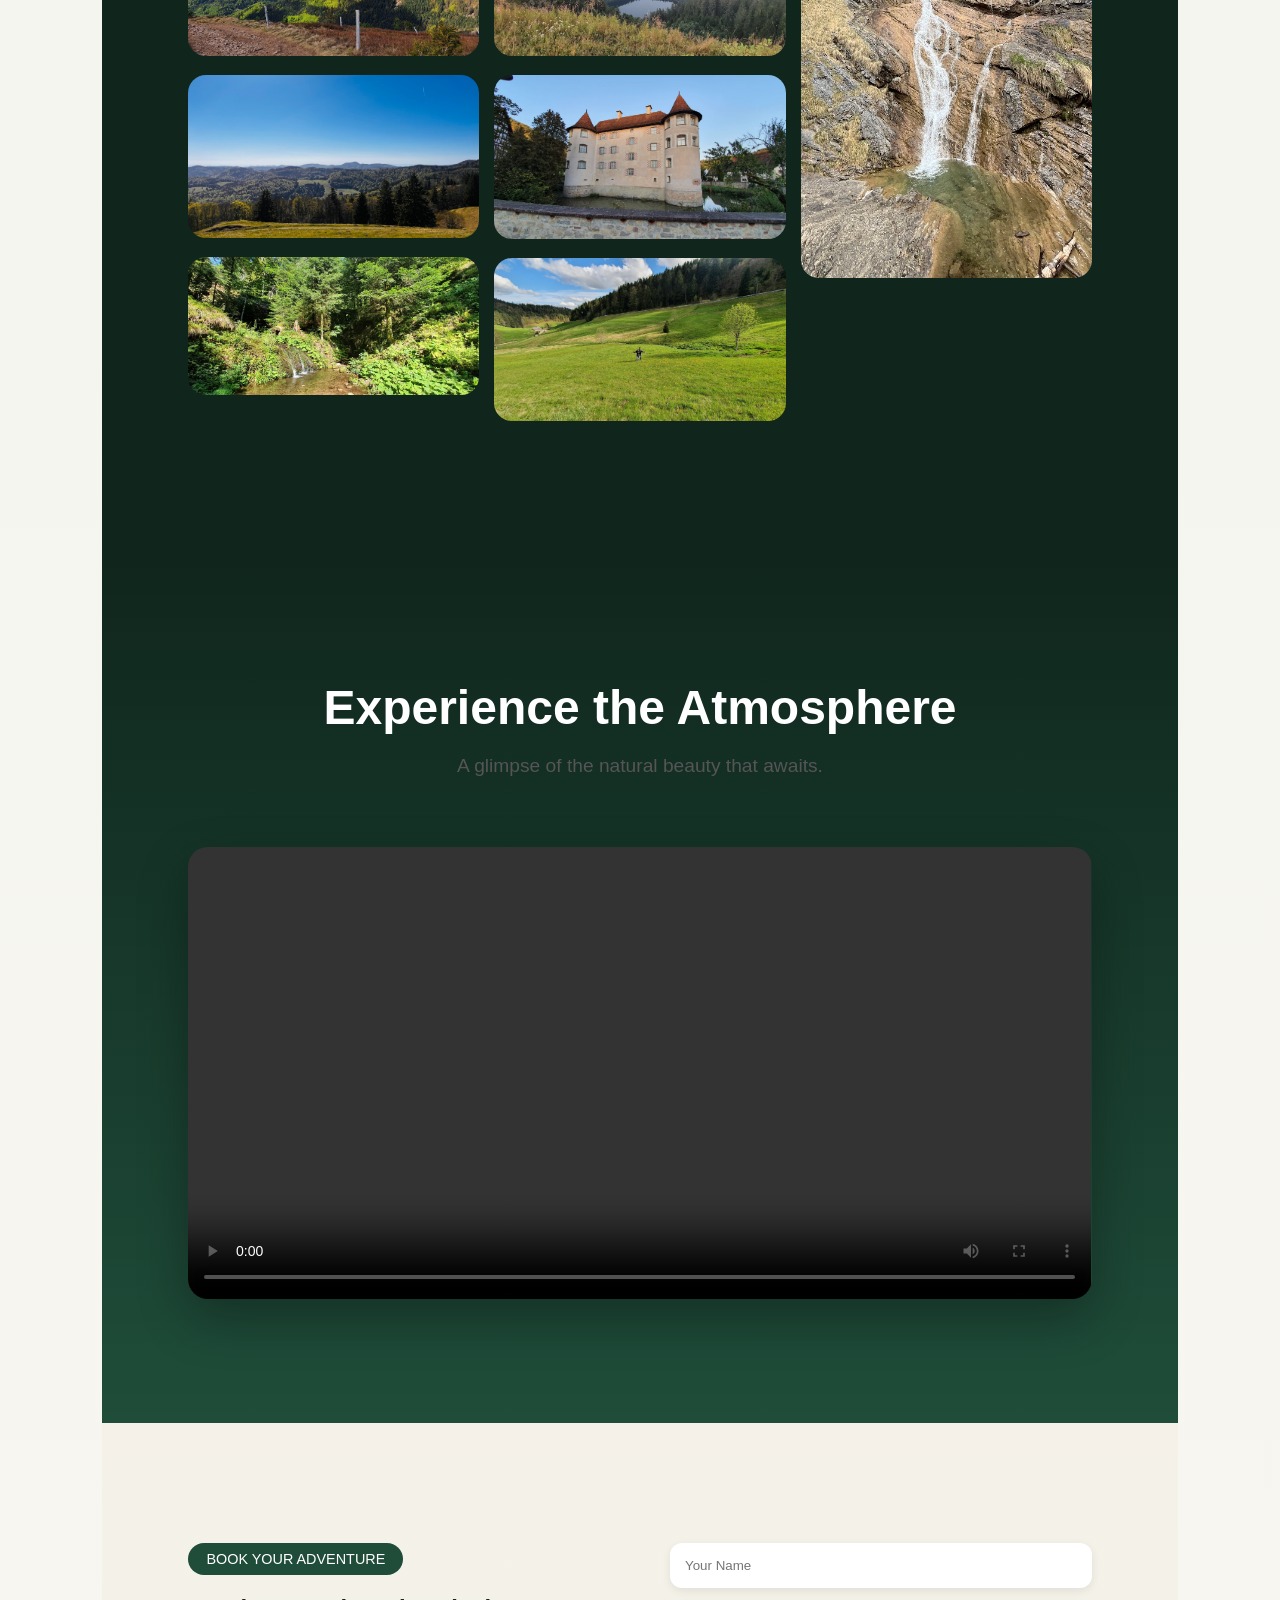
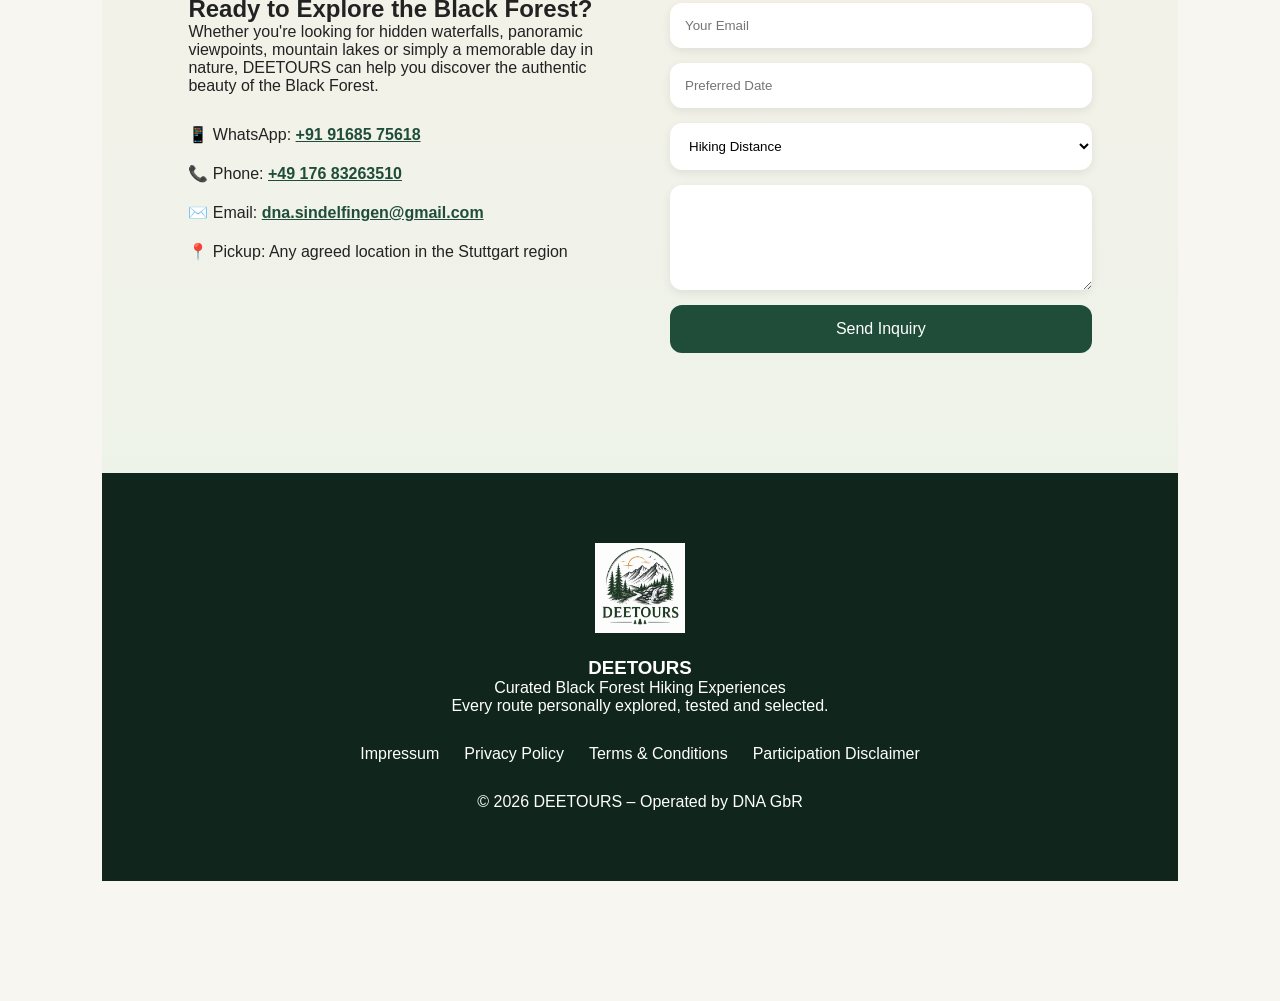
==== commit b98d7d49: "Update index.html" ====
--- a/index.html
+++ b/index.html
@@ -67,7 +67,7 @@
         <p class="highlight">
 
             Every route has been personally explored,
-            tested and carefully selected by your guide.
+            tested and carefully selected.
 
         </p>
 
--- a/style.css
+++ b/style.css
@@ -23,6 +23,231 @@
 );
 
 color:#222;
+
+}
+
+/* ===================================== */
+/* CONTACT */
+/* ===================================== */
+
+#contact {
+
+padding:120px 8%;
+
+background:
+linear-gradient(
+180deg,
+#f5f1e8,
+#eef3ea
+);
+
+}
+
+.contact-container {
+
+display:grid;
+
+grid-template-columns:
+1fr 1fr;
+
+gap:60px;
+
+align-items:start;
+
+}
+
+.contact-details {
+
+margin-top:30px;
+
+display:flex;
+flex-direction:column;
+gap:20px;
+
+}
+
+.contact-details a {
+
+color:#1F4D3A;
+font-weight:600;
+
+}
+
+.contact-form form {
+
+display:flex;
+flex-direction:column;
+gap:15px;
+
+}
+
+.contact-form input,
+.contact-form select,
+.contact-form textarea {
+
+padding:15px;
+
+border:none;
+
+border-radius:12px;
+
+background:white;
+
+box-shadow:
+0 3px 10px rgba(0,0,0,0.08);
+
+}
+
+.contact-form button {
+
+background:#1F4D3A;
+
+color:white;
+
+border:none;
+
+padding:15px;
+
+border-radius:12px;
+
+font-size:1rem;
+
+cursor:pointer;
+
+}
+
+/* ===================================== */
+/* FOOTER */
+/* ===================================== */
+
+footer {
+
+background:#10261d;
+
+color:white;
+
+padding:70px 8%;
+
+text-align:center;
+
+}
+
+.footer-logo {
+
+height:90px;
+
+margin-bottom:20px;
+
+}
+
+.footer-links {
+
+margin:30px 0;
+
+display:flex;
+
+justify-content:center;
+
+gap:25px;
+
+flex-wrap:wrap;
+
+}
+
+.footer-links a {
+
+color:white;
+
+text-decoration:none;
+
+}
+
+/* ===================================== */
+/* WHATSAPP */
+/* ===================================== */
+
+.floating-whatsapp {
+
+position:fixed;
+
+bottom:25px;
+right:25px;
+
+width:65px;
+height:65px;
+
+display:flex;
+align-items:center;
+justify-content:center;
+
+font-size:1.8rem;
+
+background:#25D366;
+
+border-radius:50%;
+
+text-decoration:none;
+
+color:white;
+
+box-shadow:
+0 10px 25px rgba(0,0,0,0.25);
+
+z-index:1000;
+
+}
+
+/* ===================================== */
+/* COOKIE */
+/* ===================================== */
+
+#cookie-banner {
+
+position:fixed;
+
+bottom:0;
+left:0;
+right:0;
+
+background:#1F4D3A;
+
+color:white;
+
+padding:15px;
+
+display:flex;
+
+justify-content:center;
+align-items:center;
+gap:15px;
+
+flex-wrap:wrap;
+
+z-index:2000;
+
+}
+
+#cookie-banner button {
+
+padding:8px 15px;
+
+border:none;
+
+border-radius:6px;
+
+cursor:pointer;
+
+}
+
+/* MOBILE */
+
+@media(max-width:900px){
+
+.contact-container {
+
+grid-template-columns:1fr;
+
+}
 
 }
 
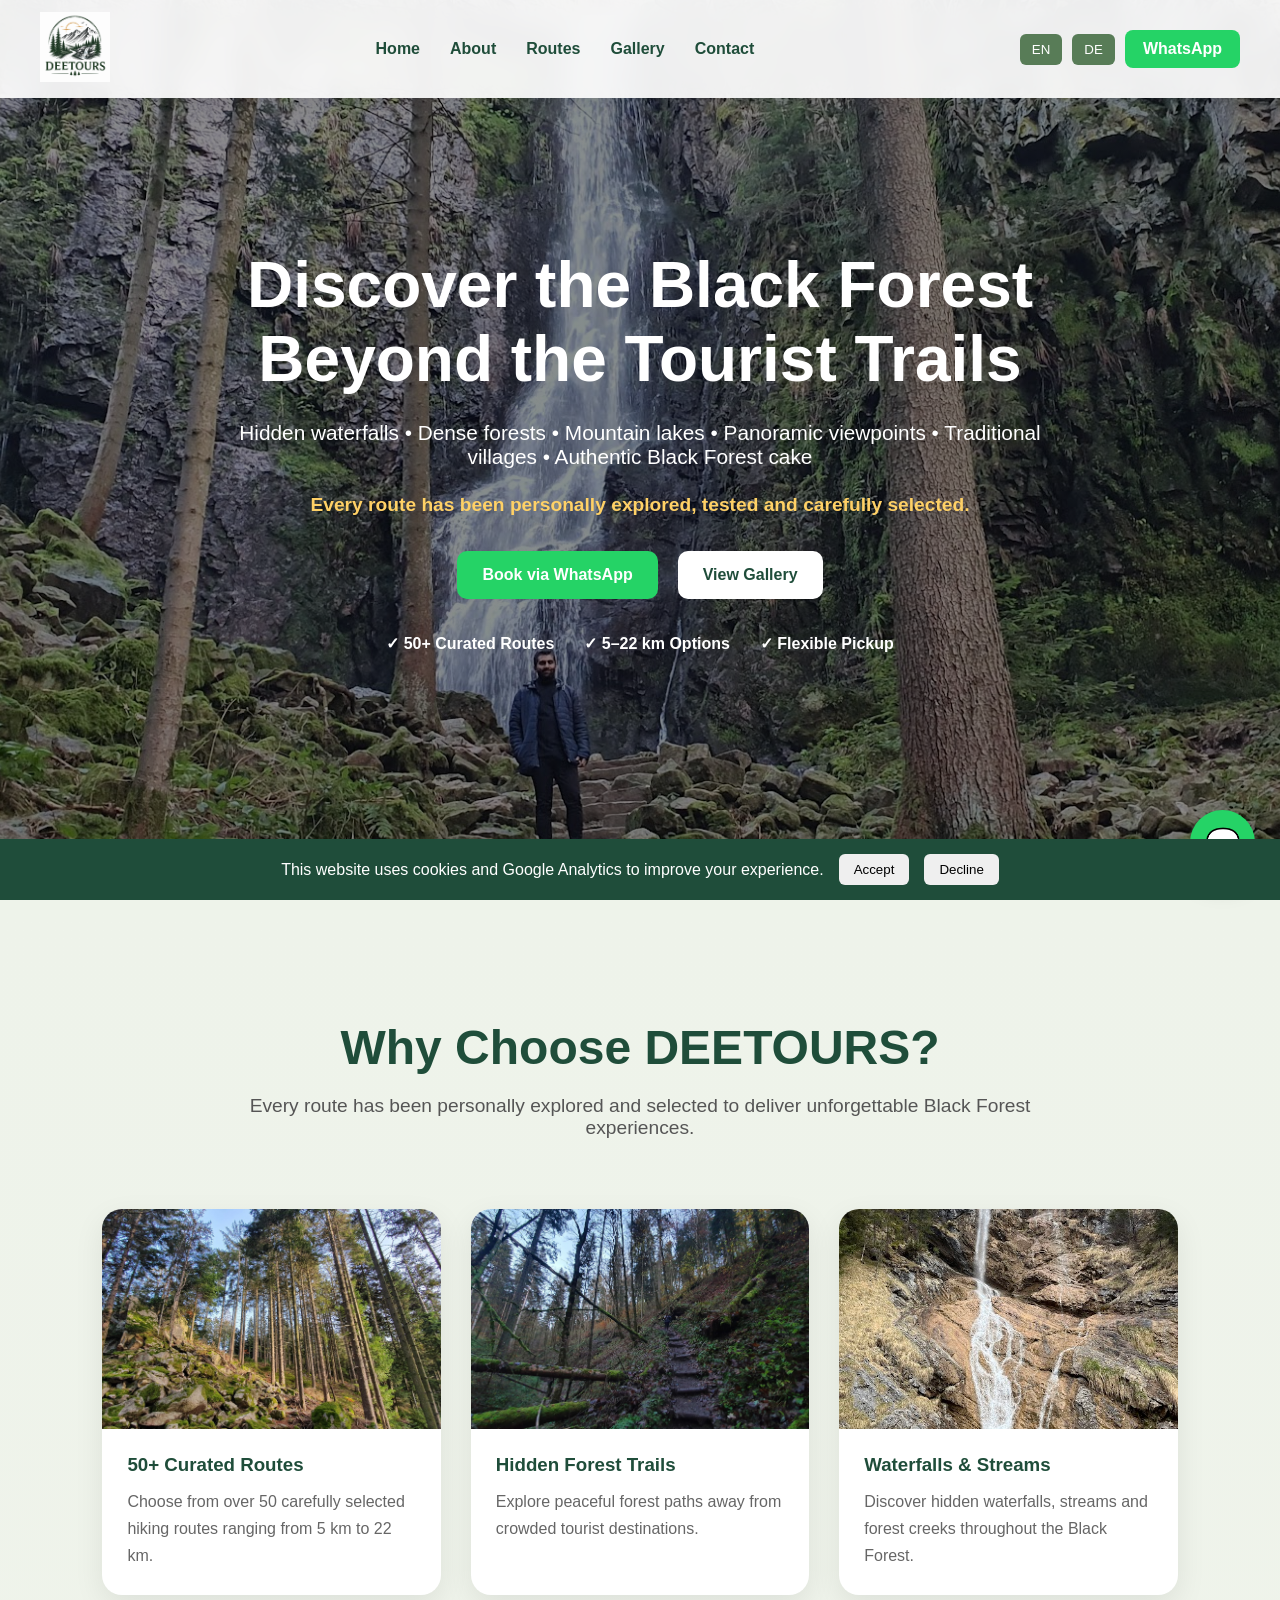
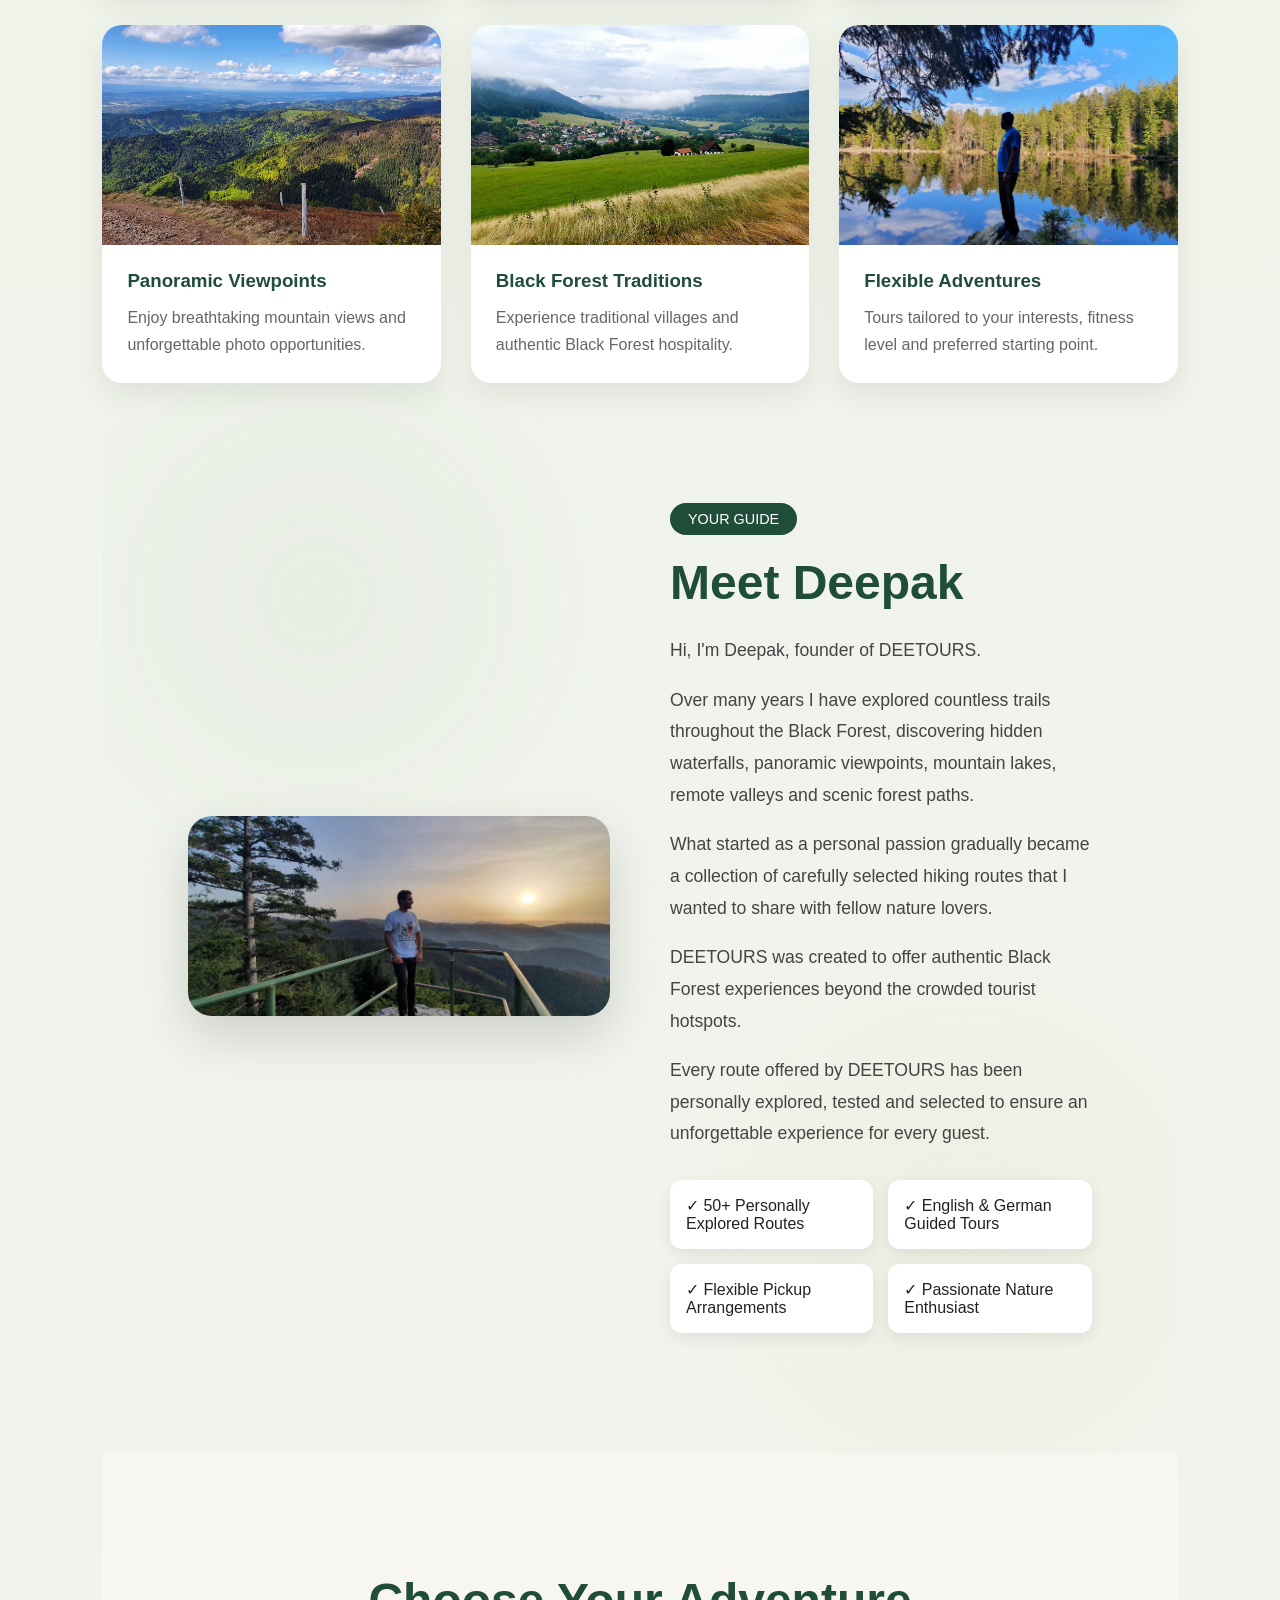
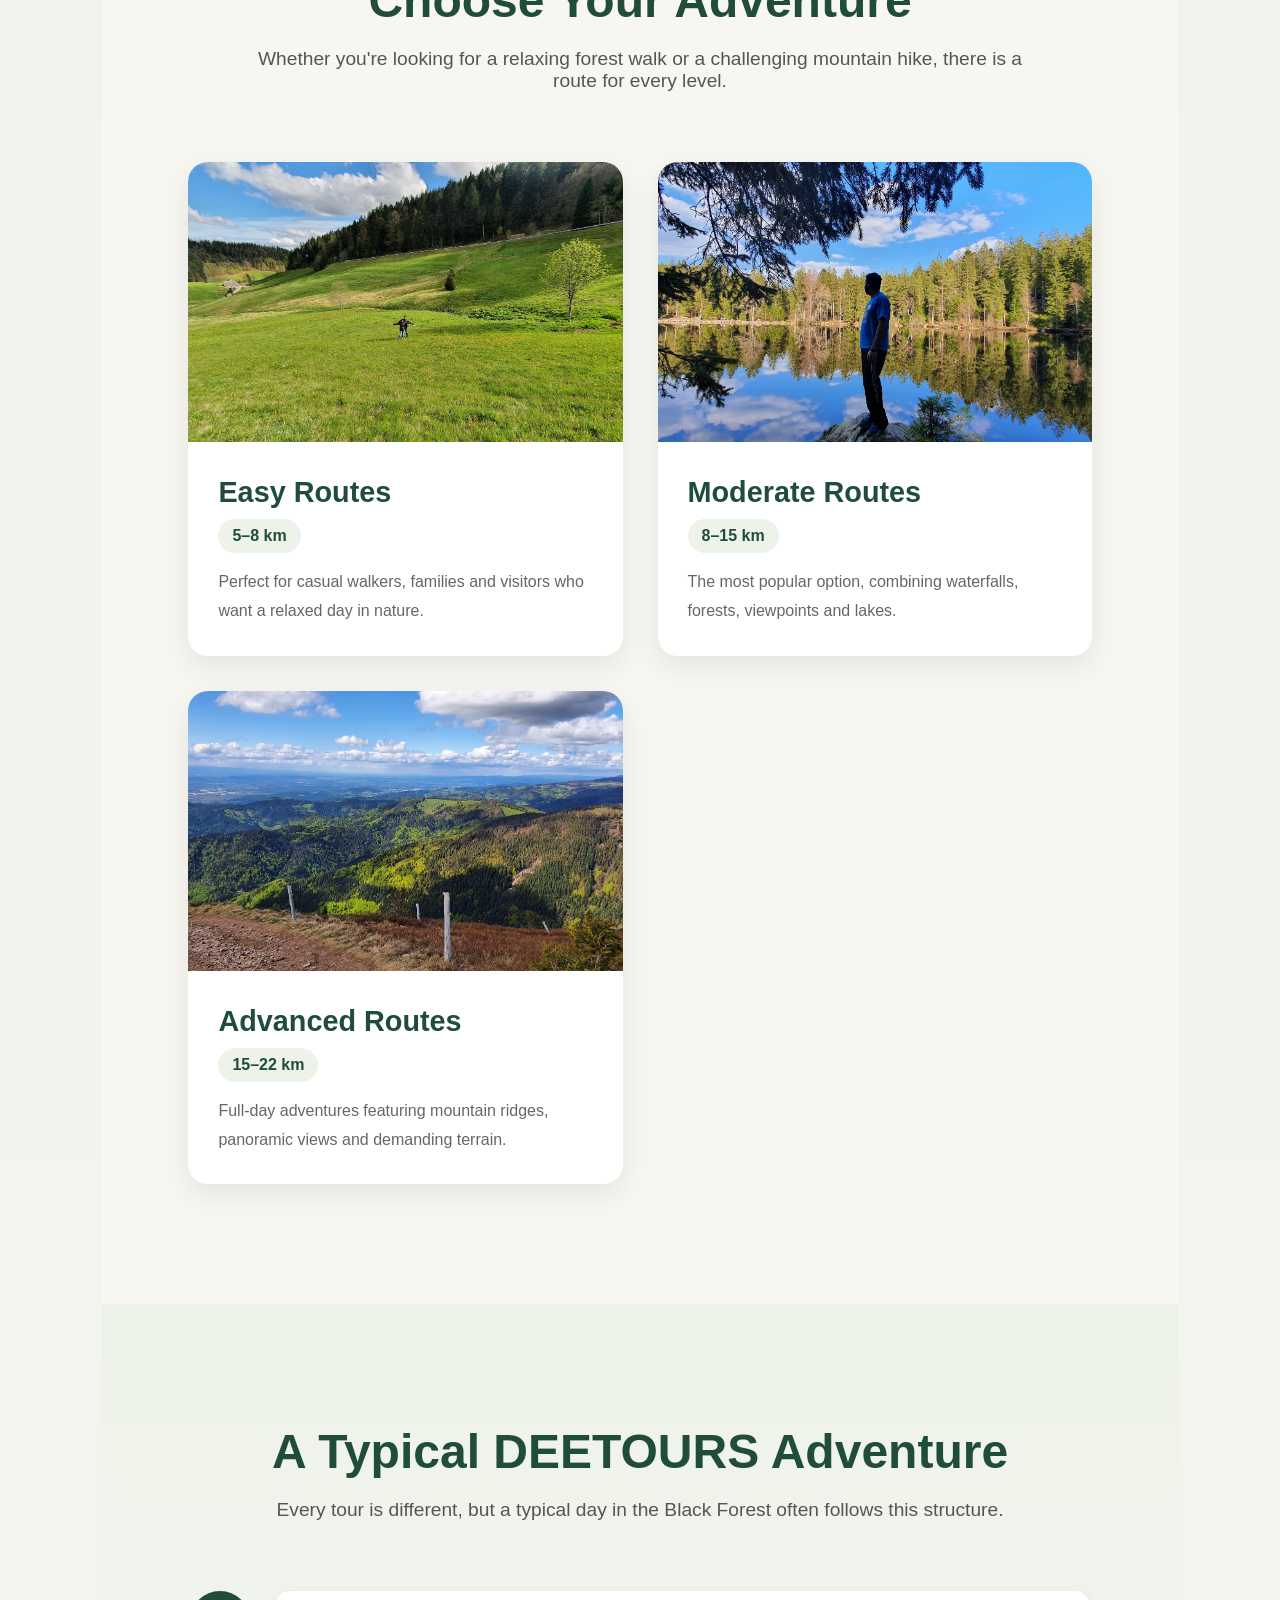
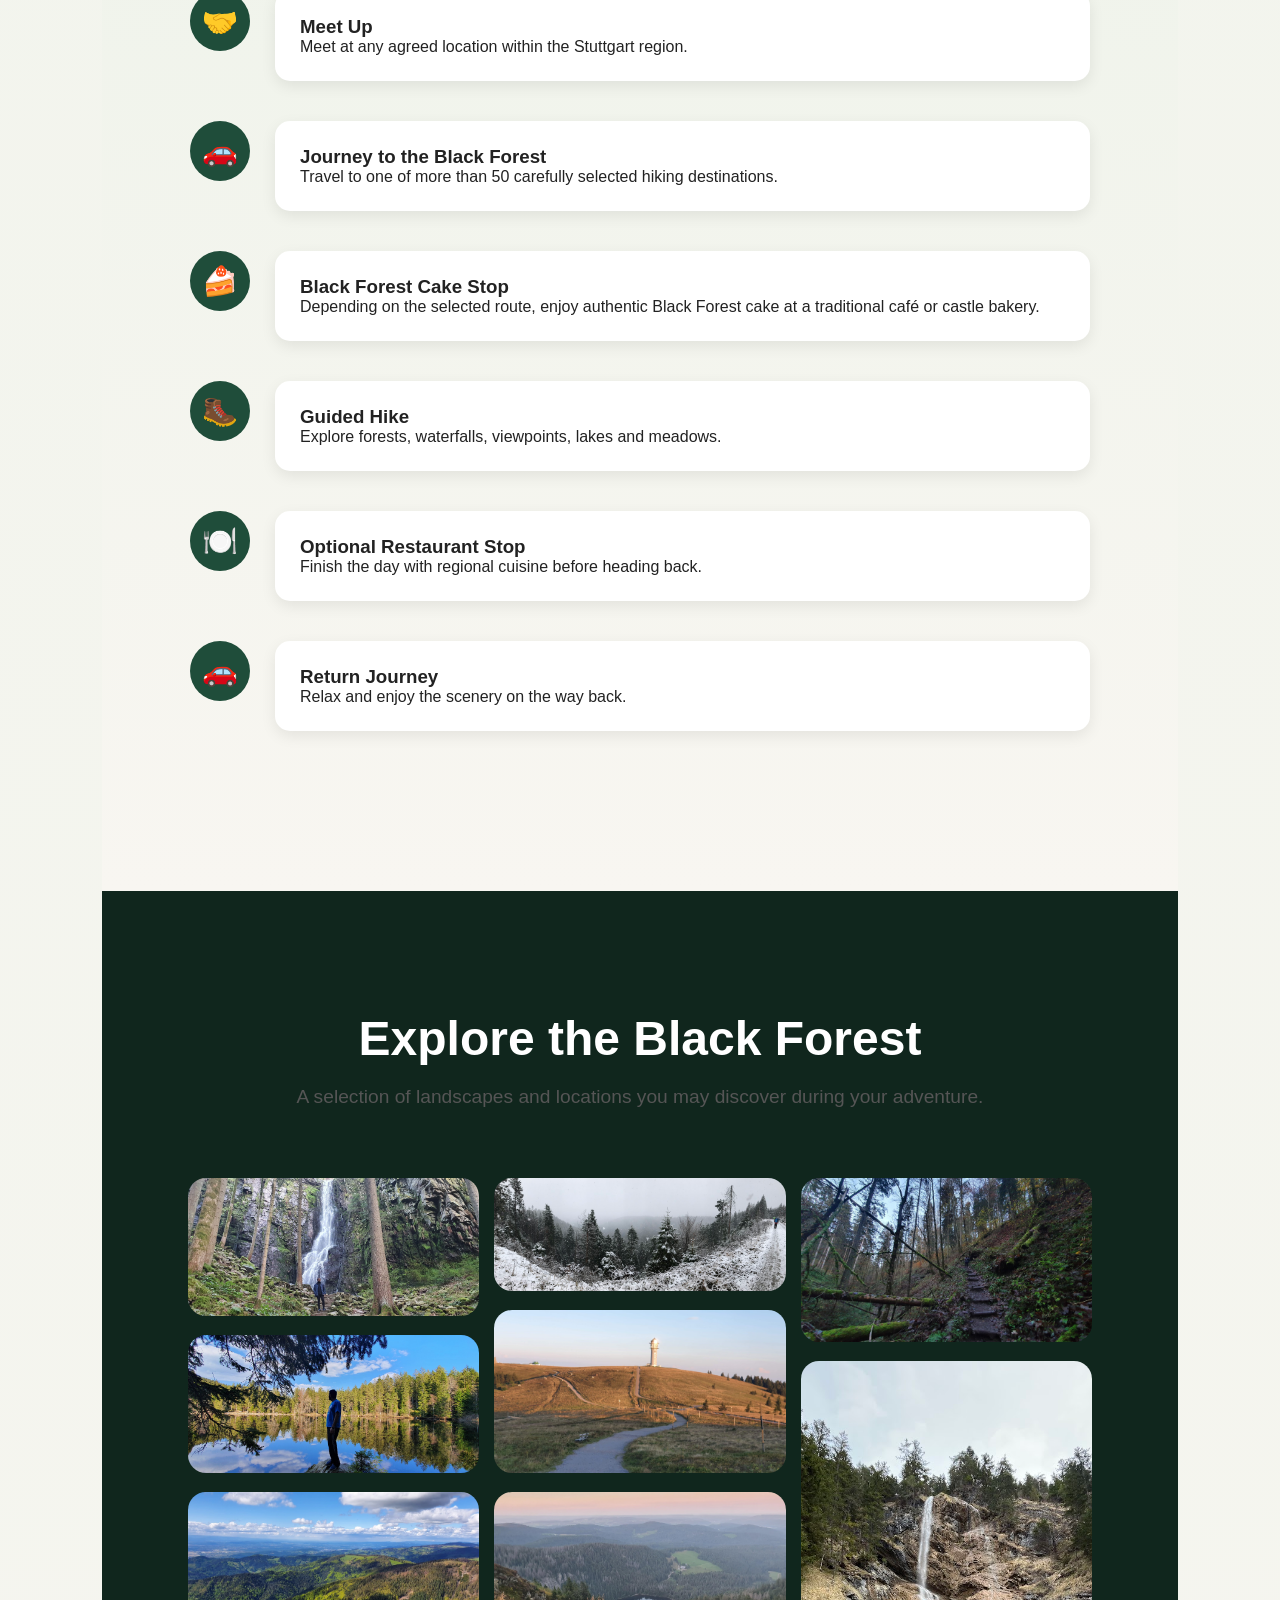
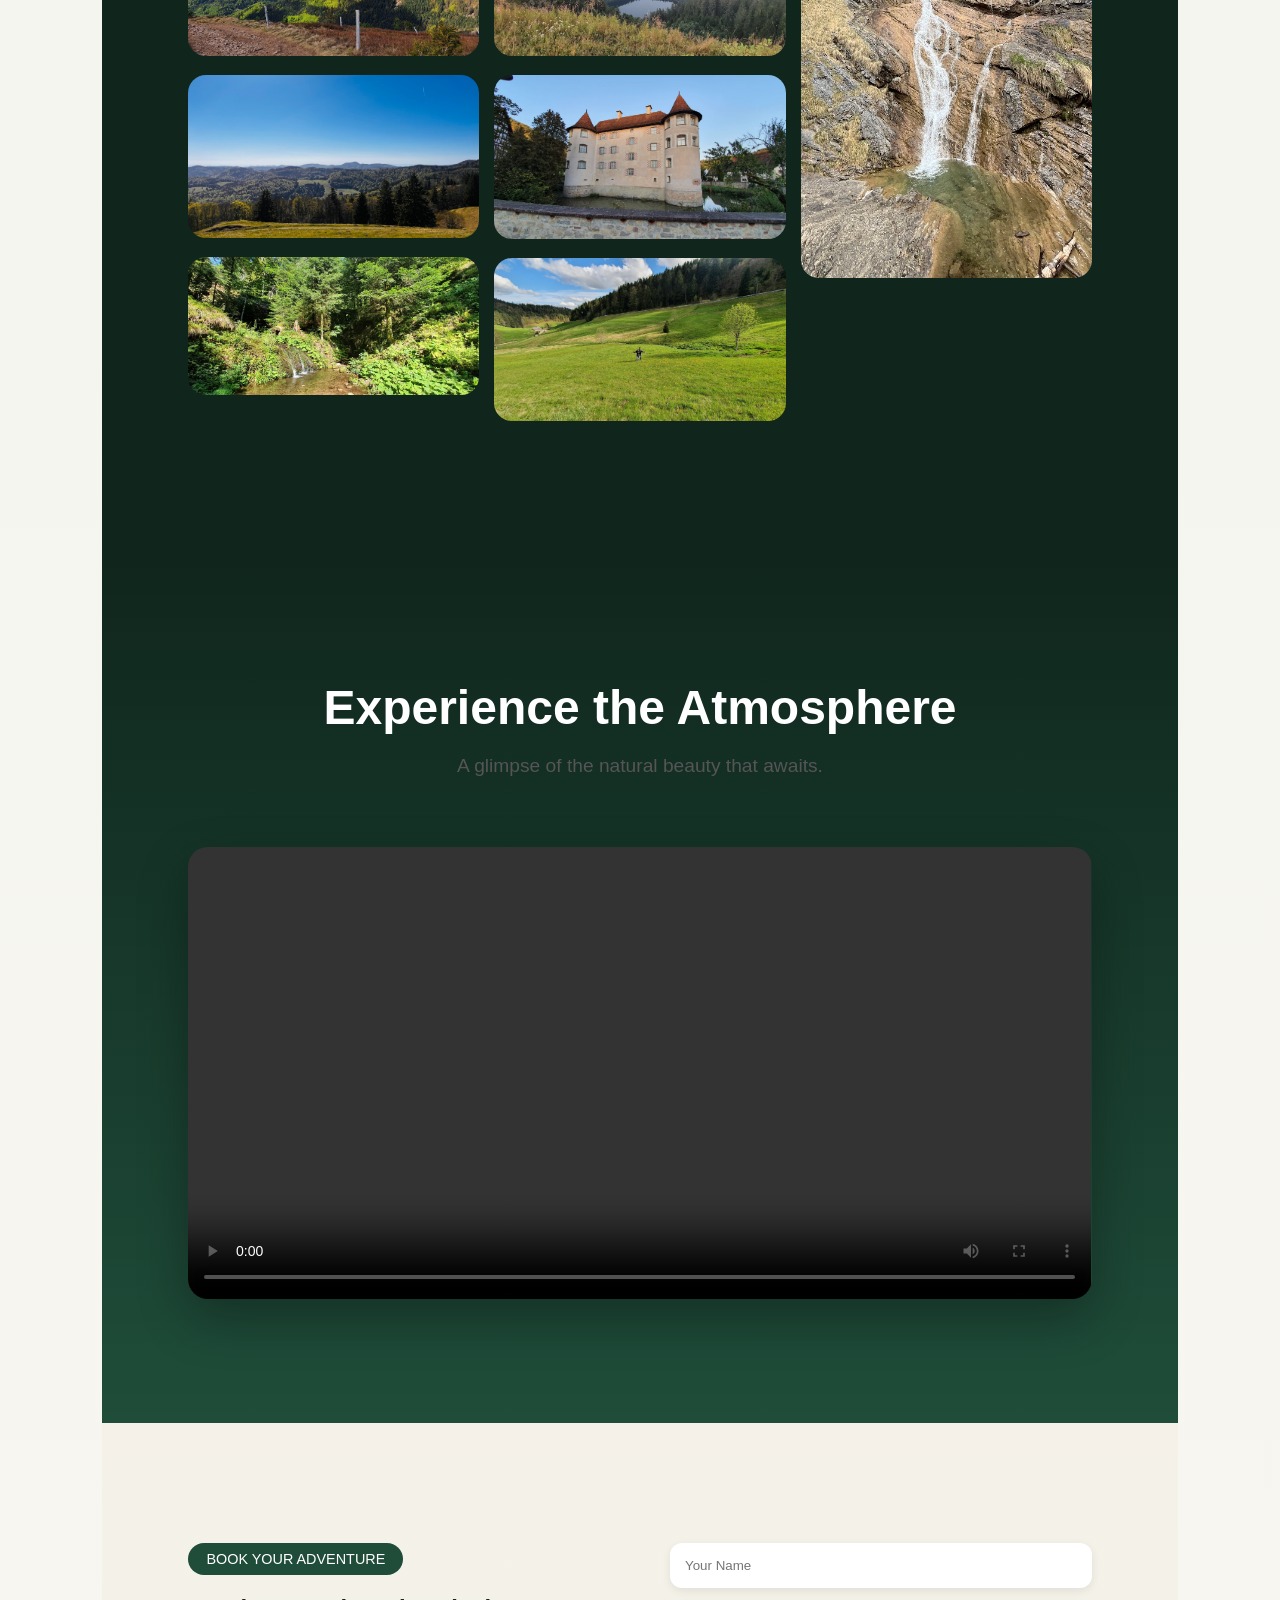
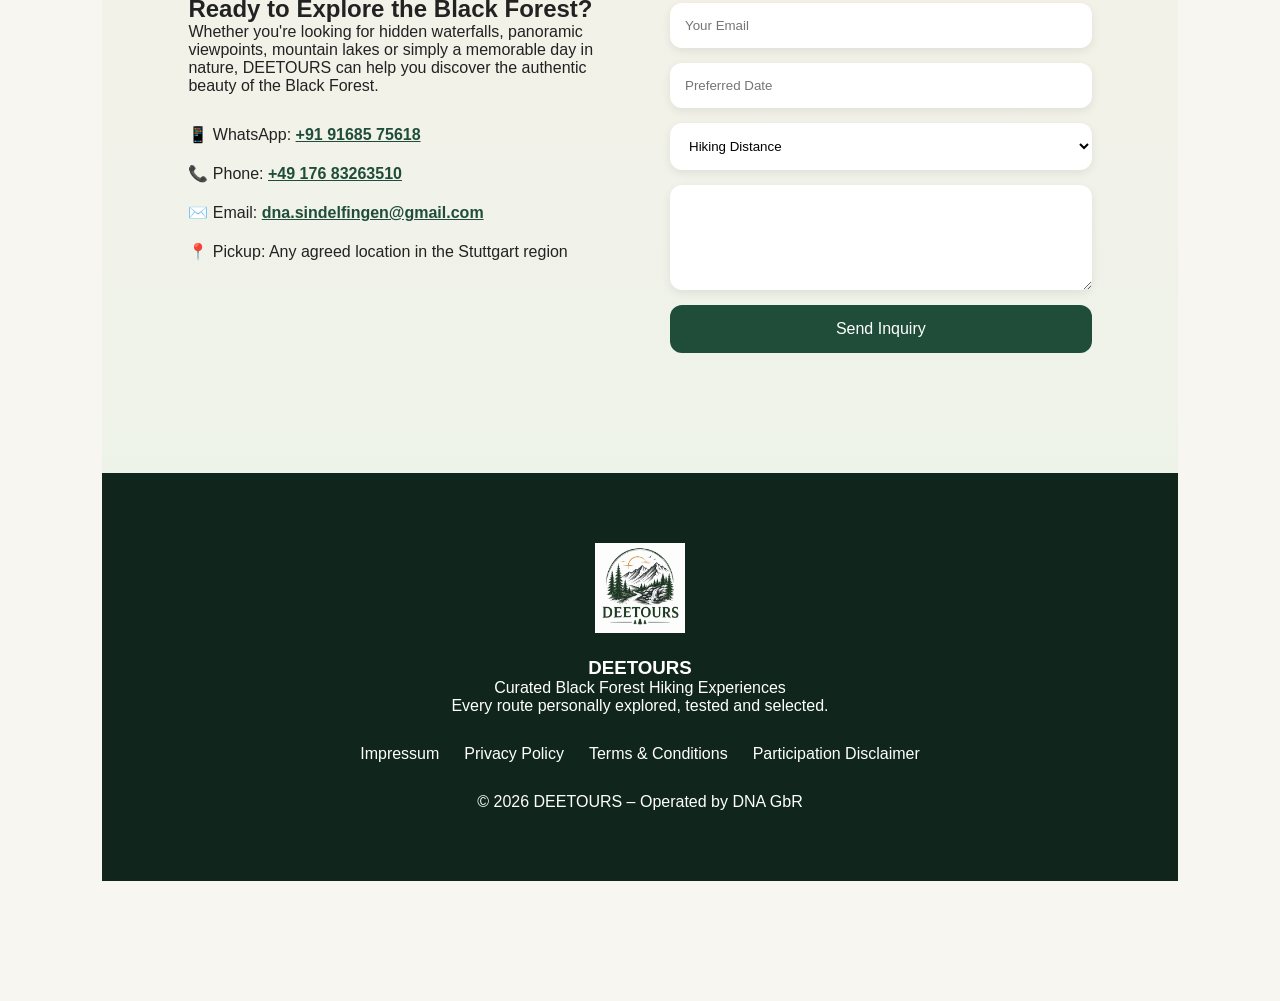
==== commit f9fa787a: "Update index.html" ====
--- a/index.html
+++ b/index.html
@@ -507,7 +507,7 @@
                 <h3>Return Journey</h3>
                 <p>
                     Relax and enjoy the scenery
-                    on the drive back.
+                    on the way back.
                 </p>
             </div>
         </div>
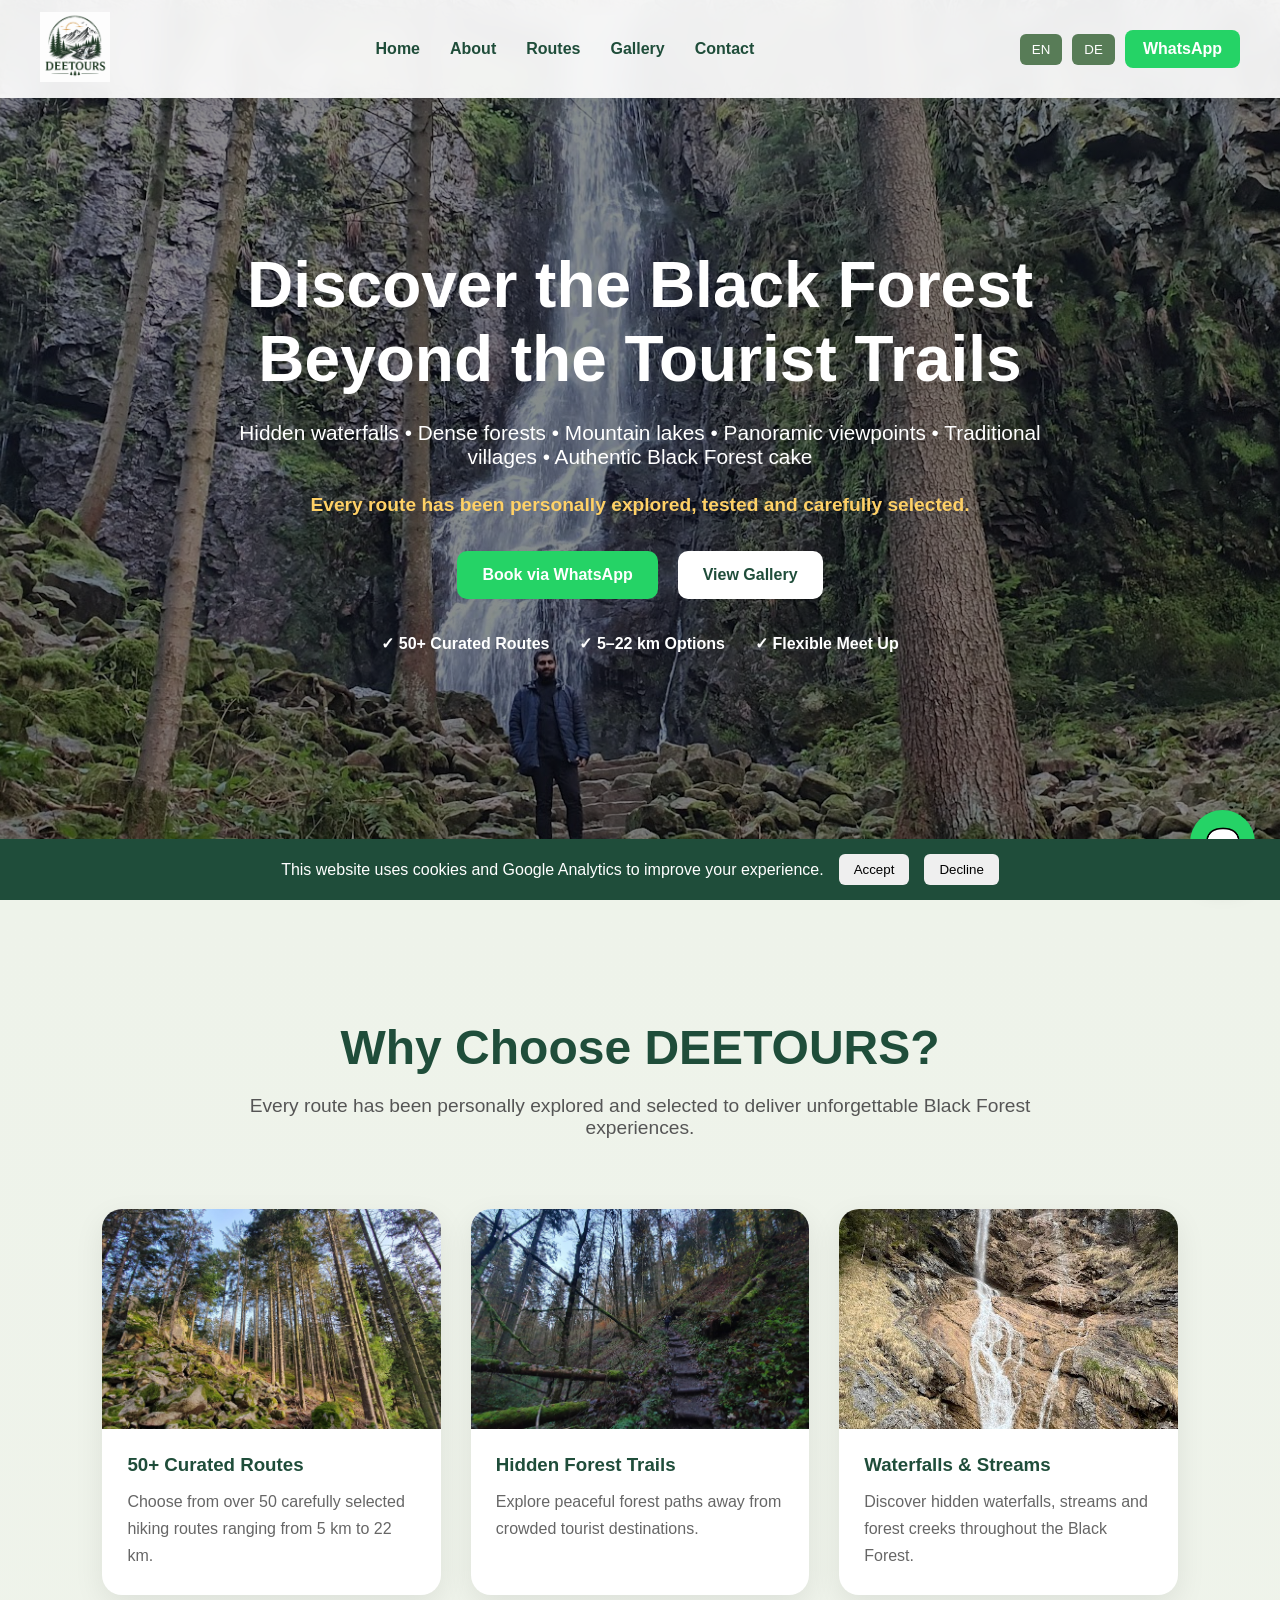
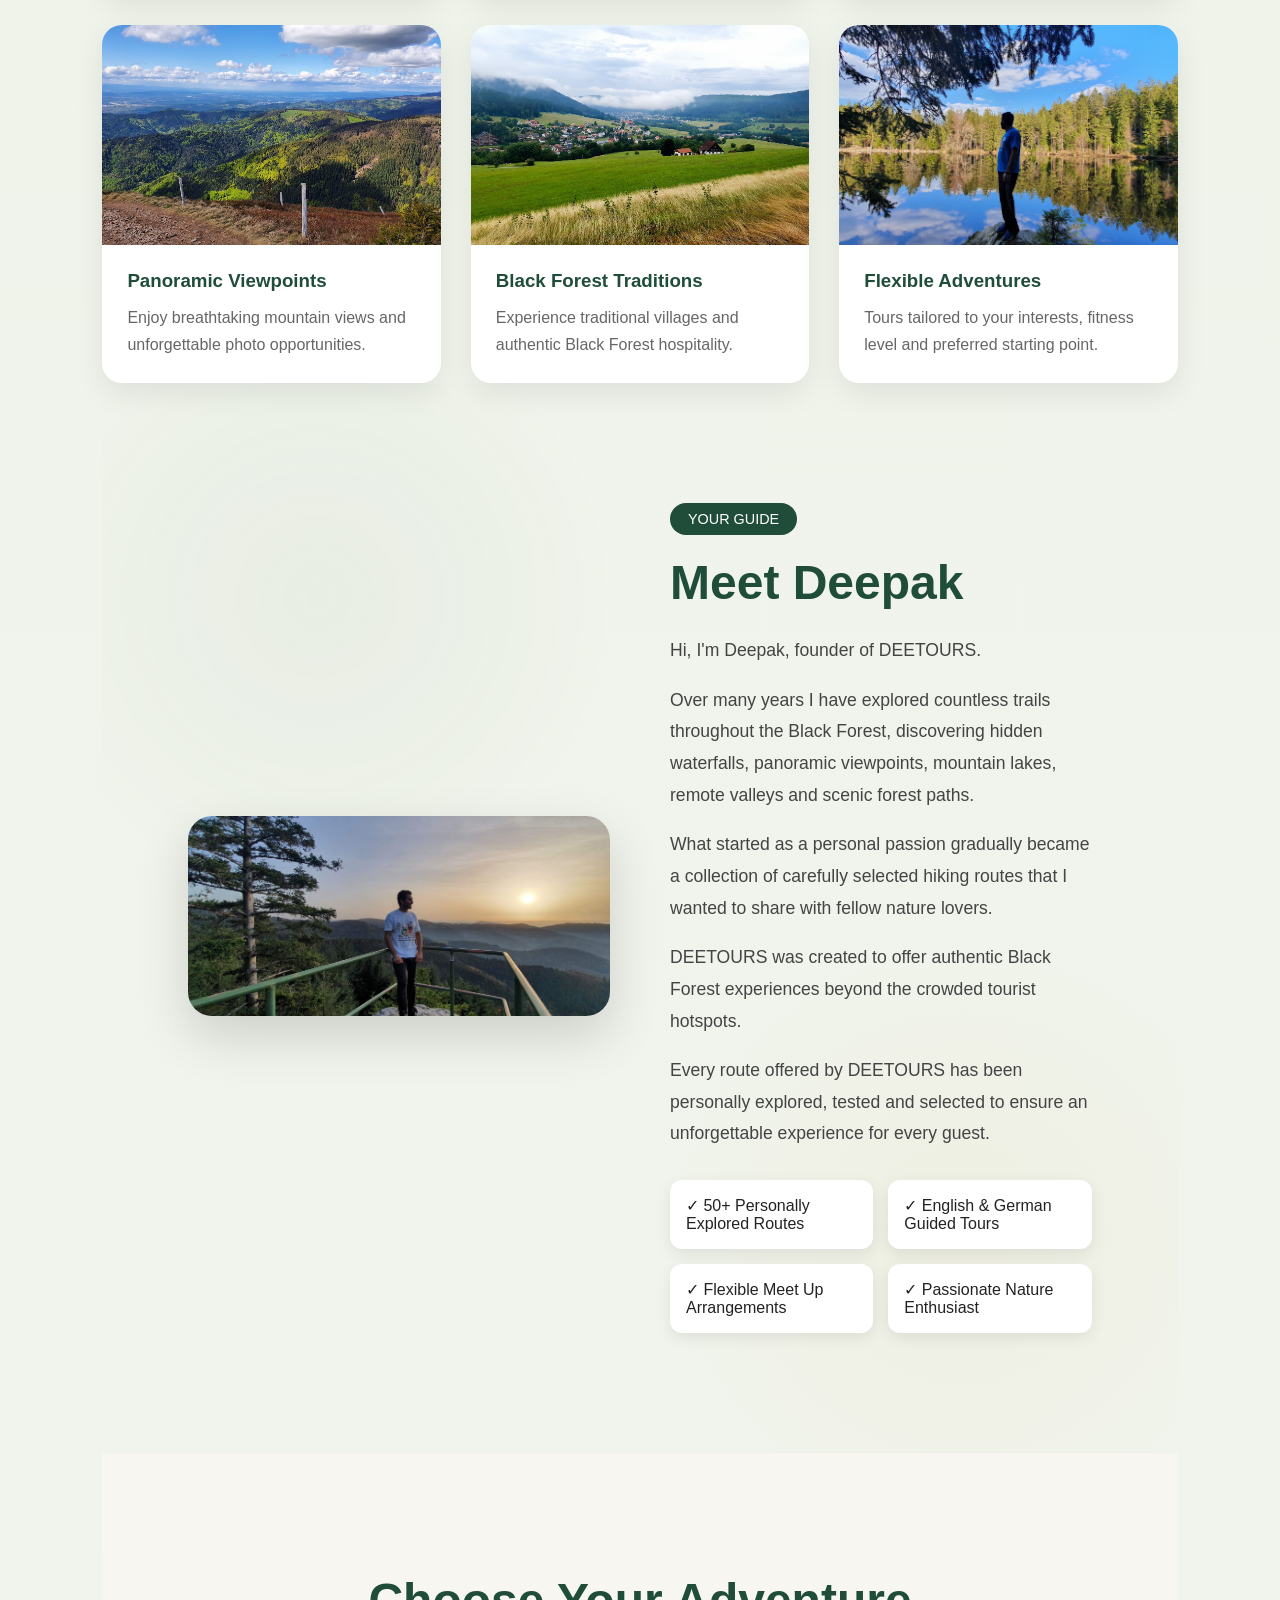
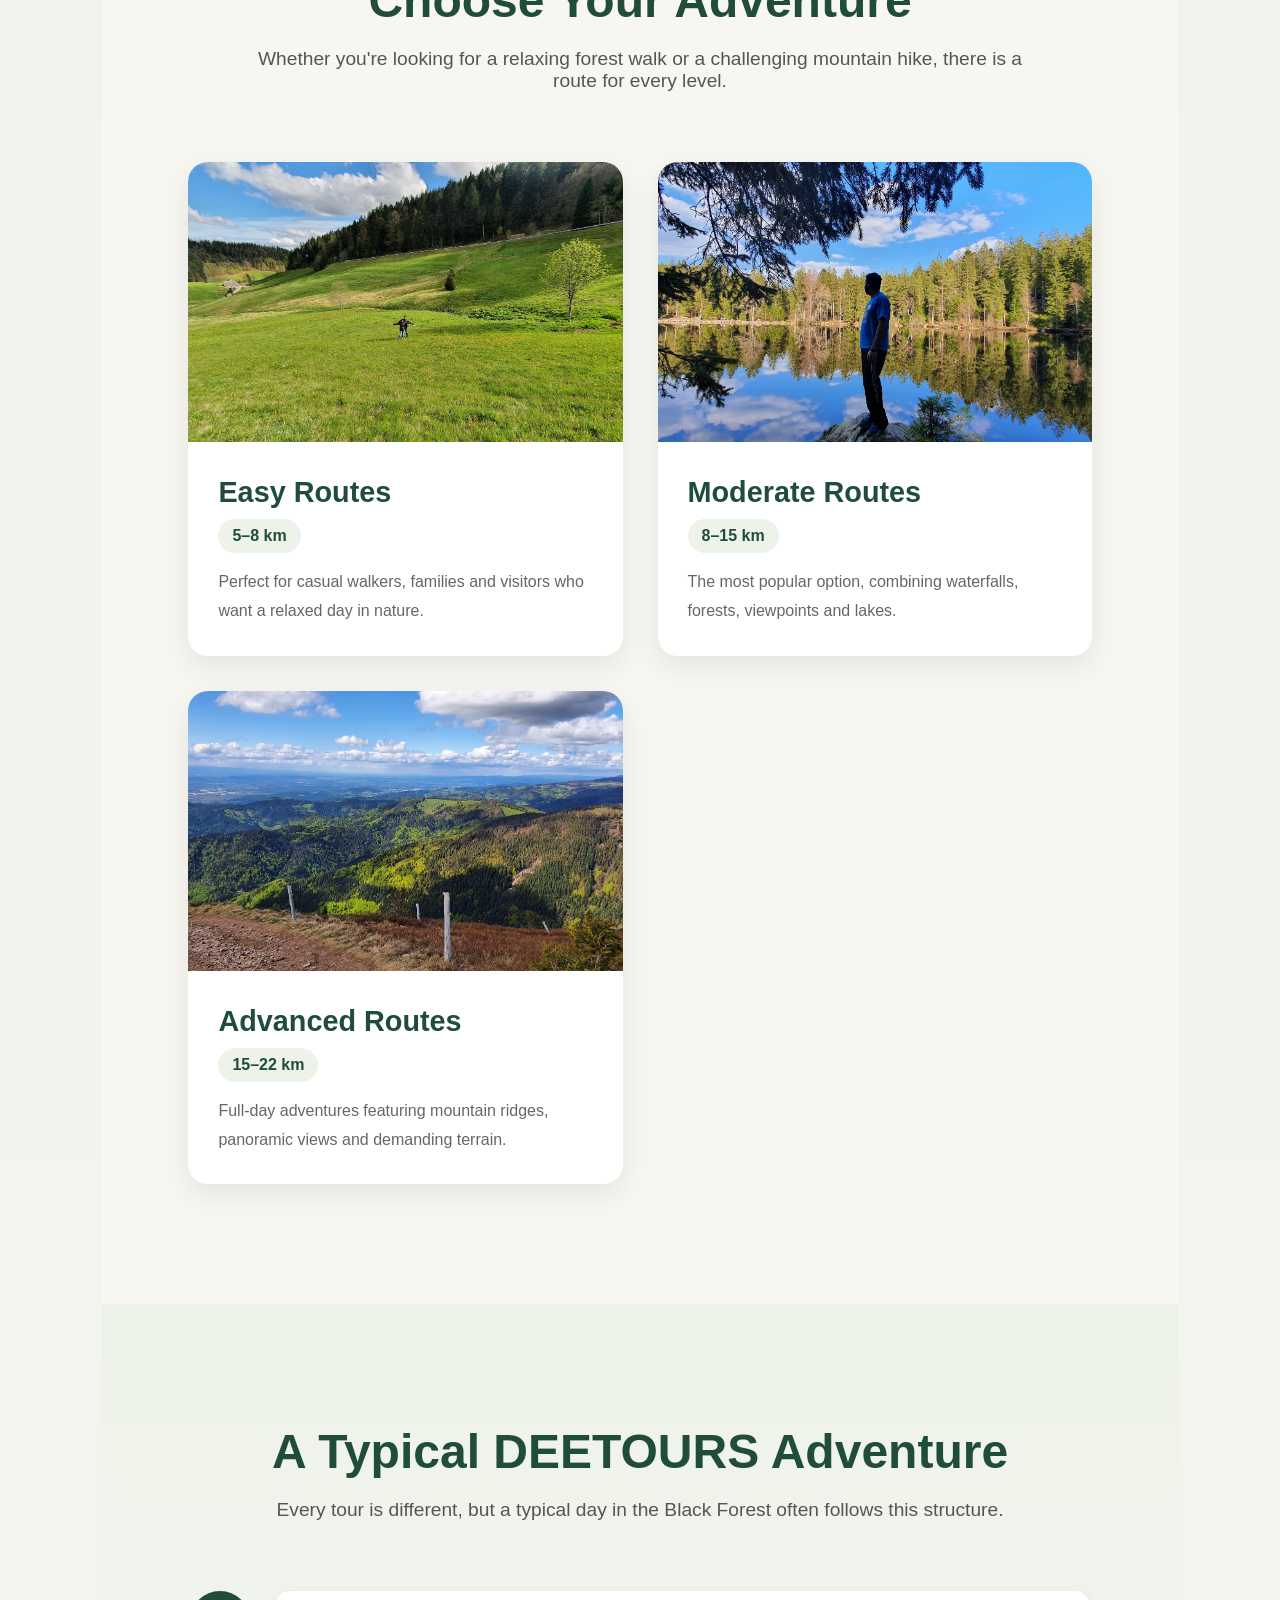
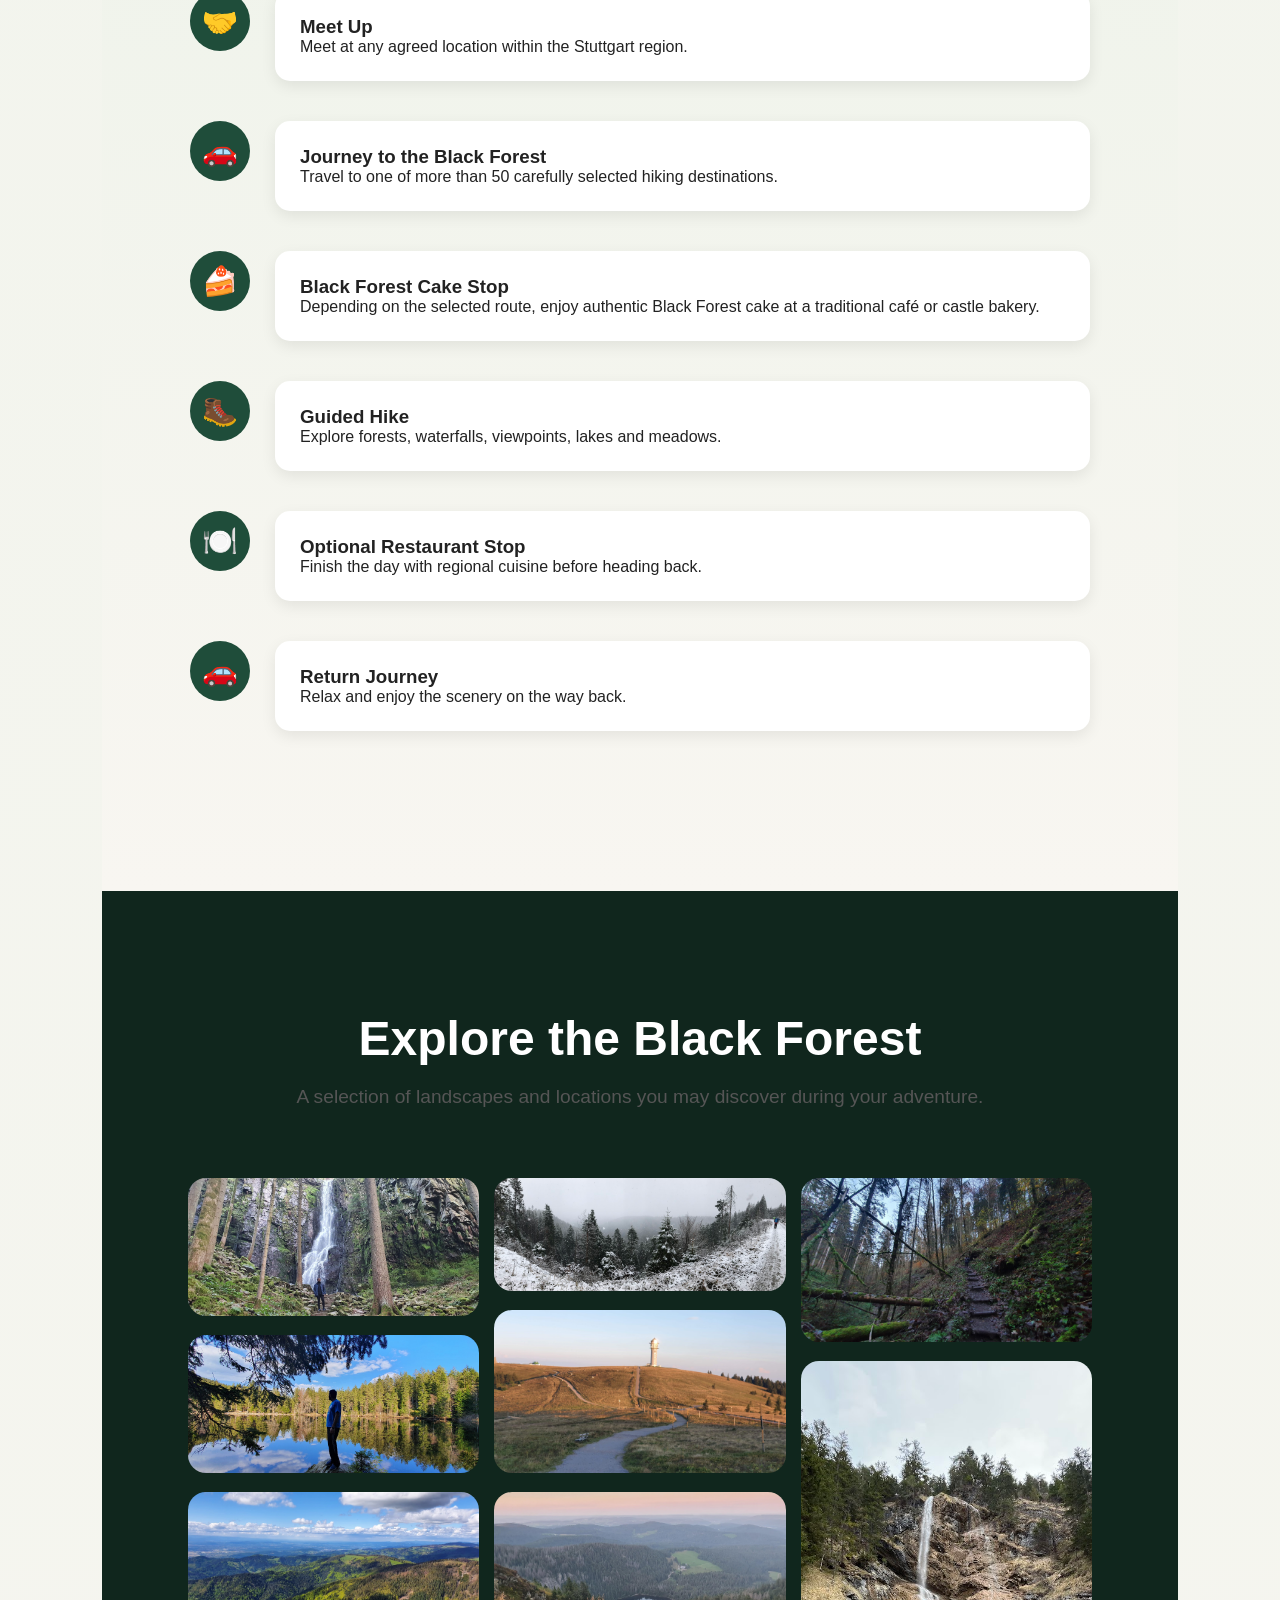
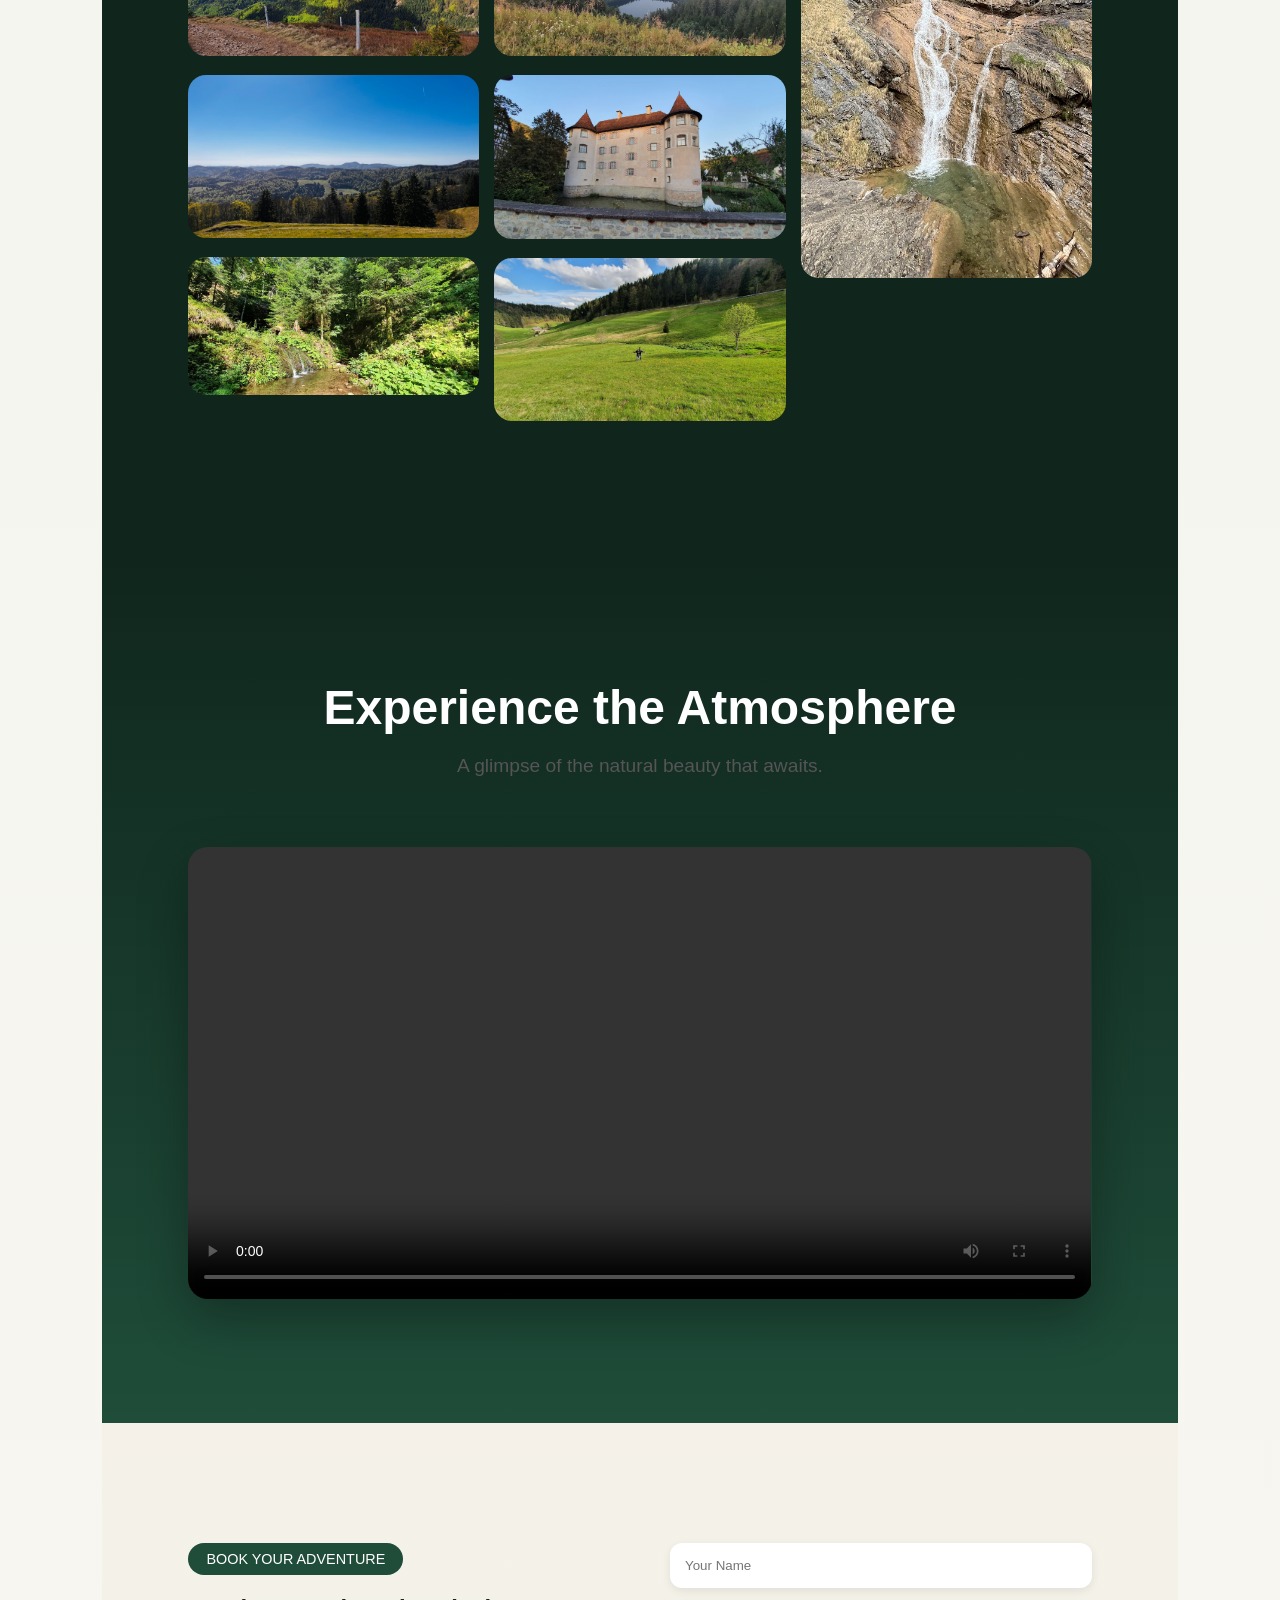
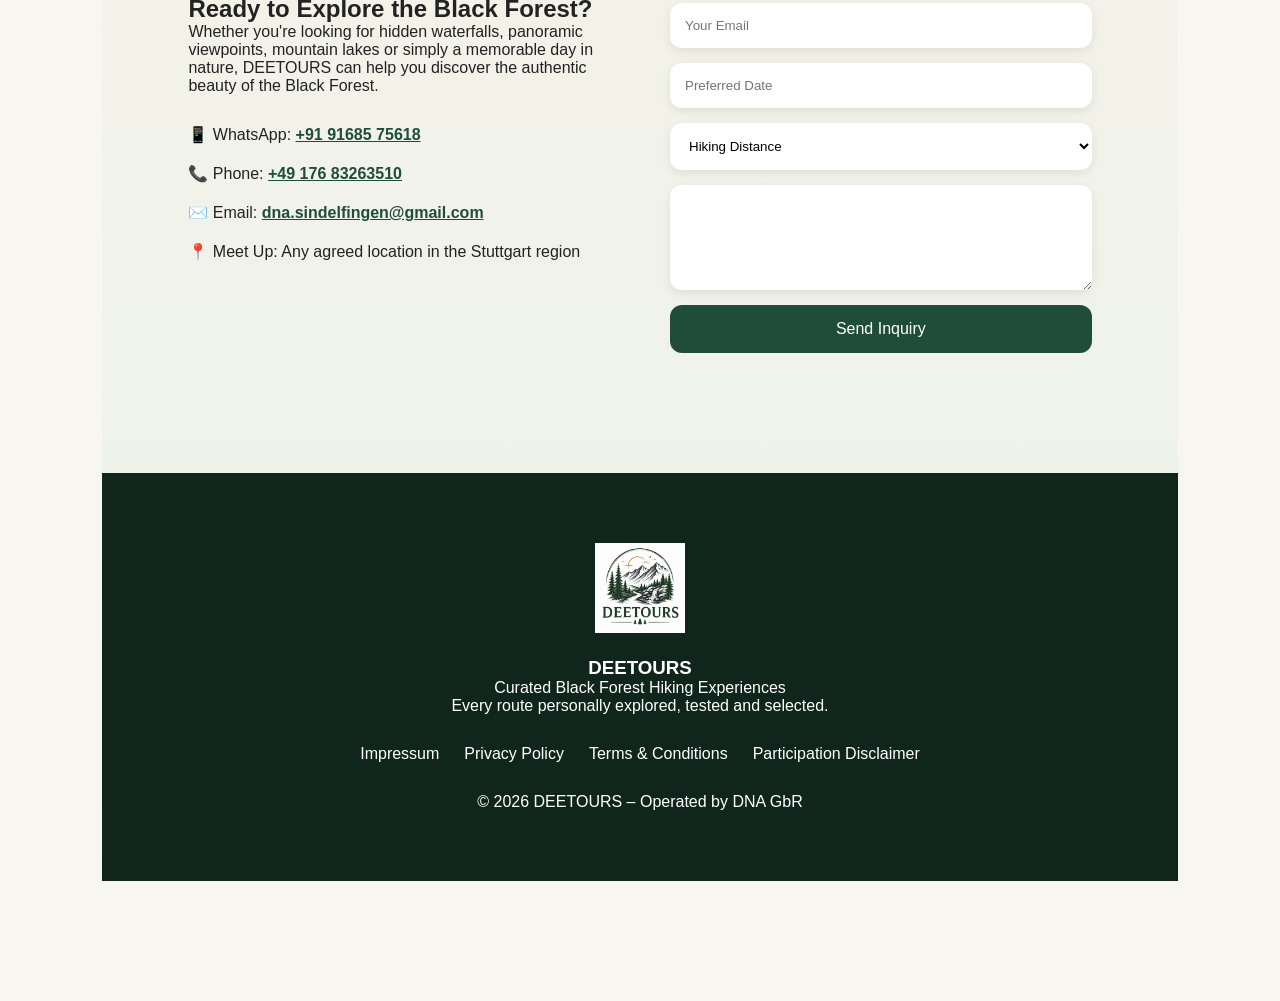
==== commit d44e7721: "Update index.html" ====
--- a/index.html
+++ b/index.html
@@ -91,7 +91,7 @@
 
             <span>✓ 5–22 km Options</span>
 
-            <span>✓ Flexible Pickup</span>
+            <span>✓ Flexible Meet Up</span>
 
         </div>
 
@@ -299,7 +299,7 @@
                 </div>
 
                 <div>
-                    ✓ Flexible Pickup Arrangements
+                    ✓ Flexible Meet Up Arrangements
                 </div>
 
                 <div>
@@ -639,7 +639,7 @@
                 </div>
 
                 <div>
-                    📍 Pickup:
+                    📍 Meet Up:
                     Any agreed location in the Stuttgart region
                 </div>
 
